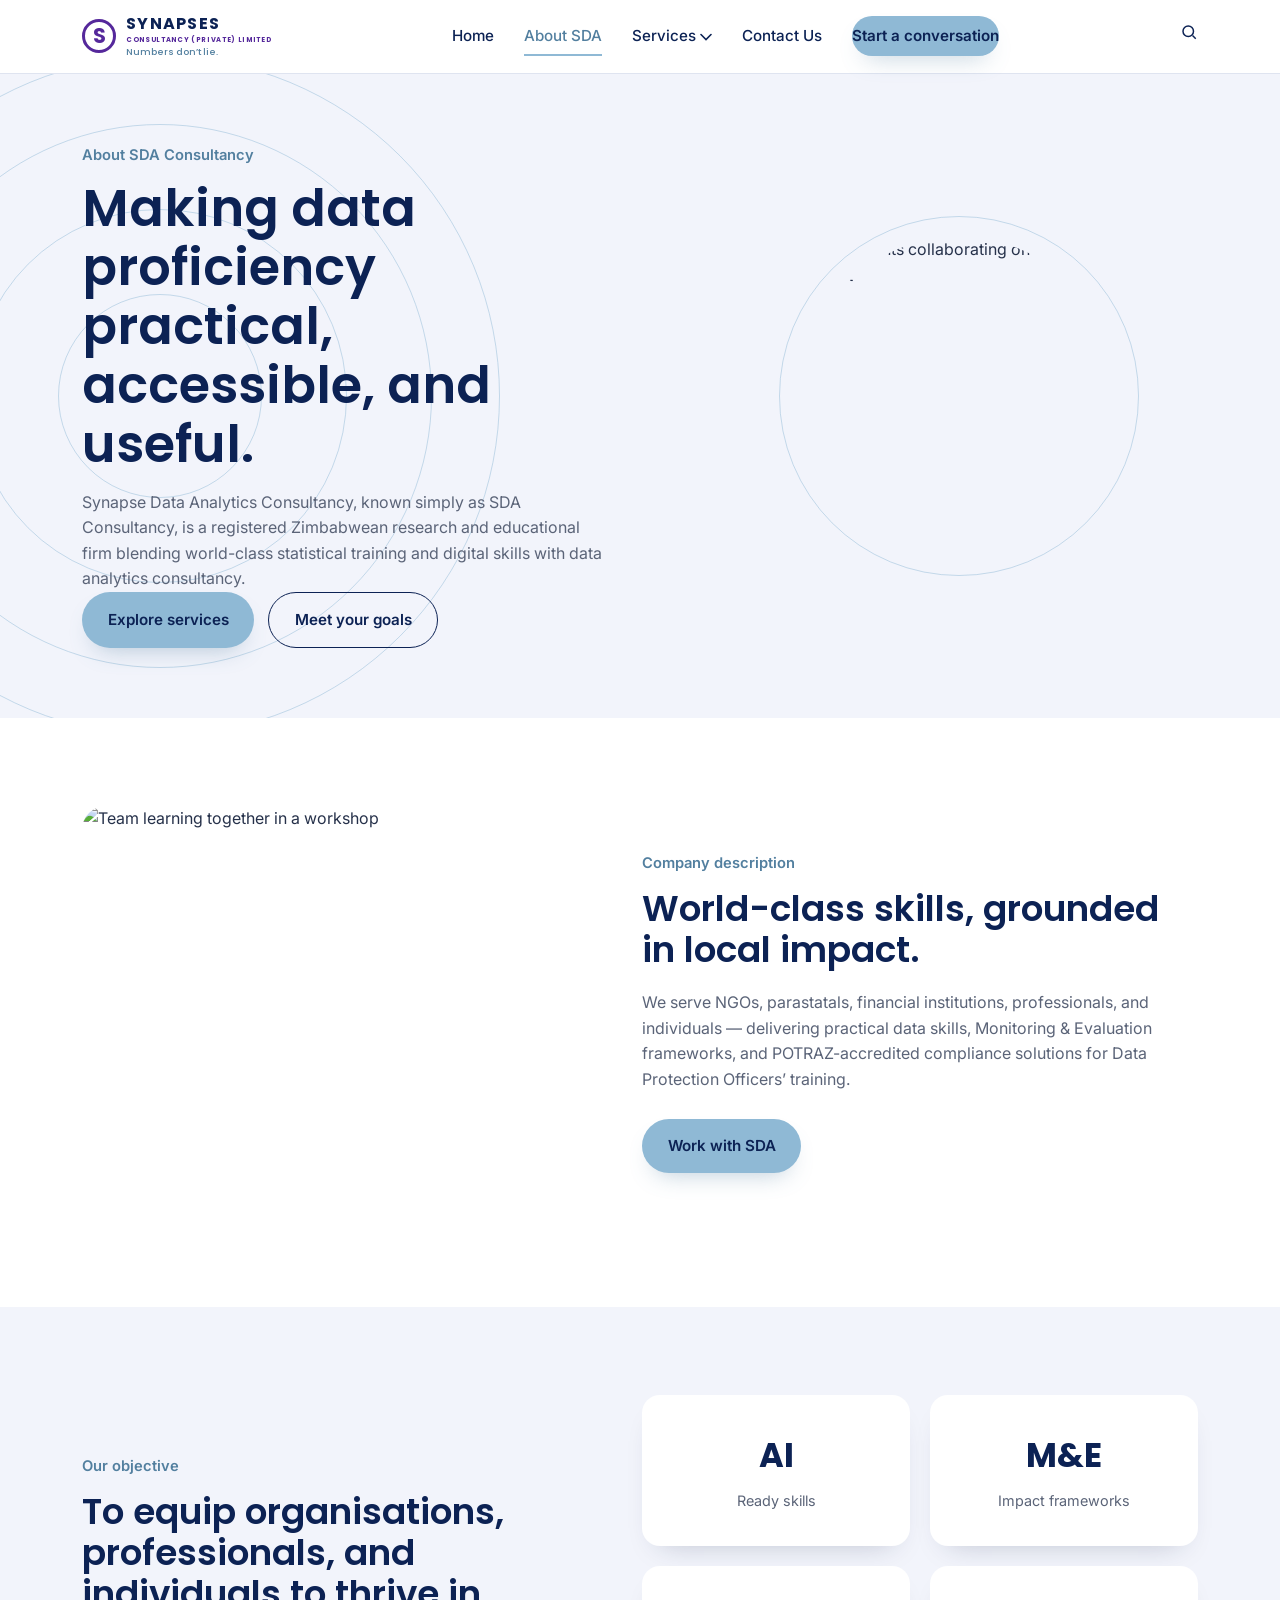
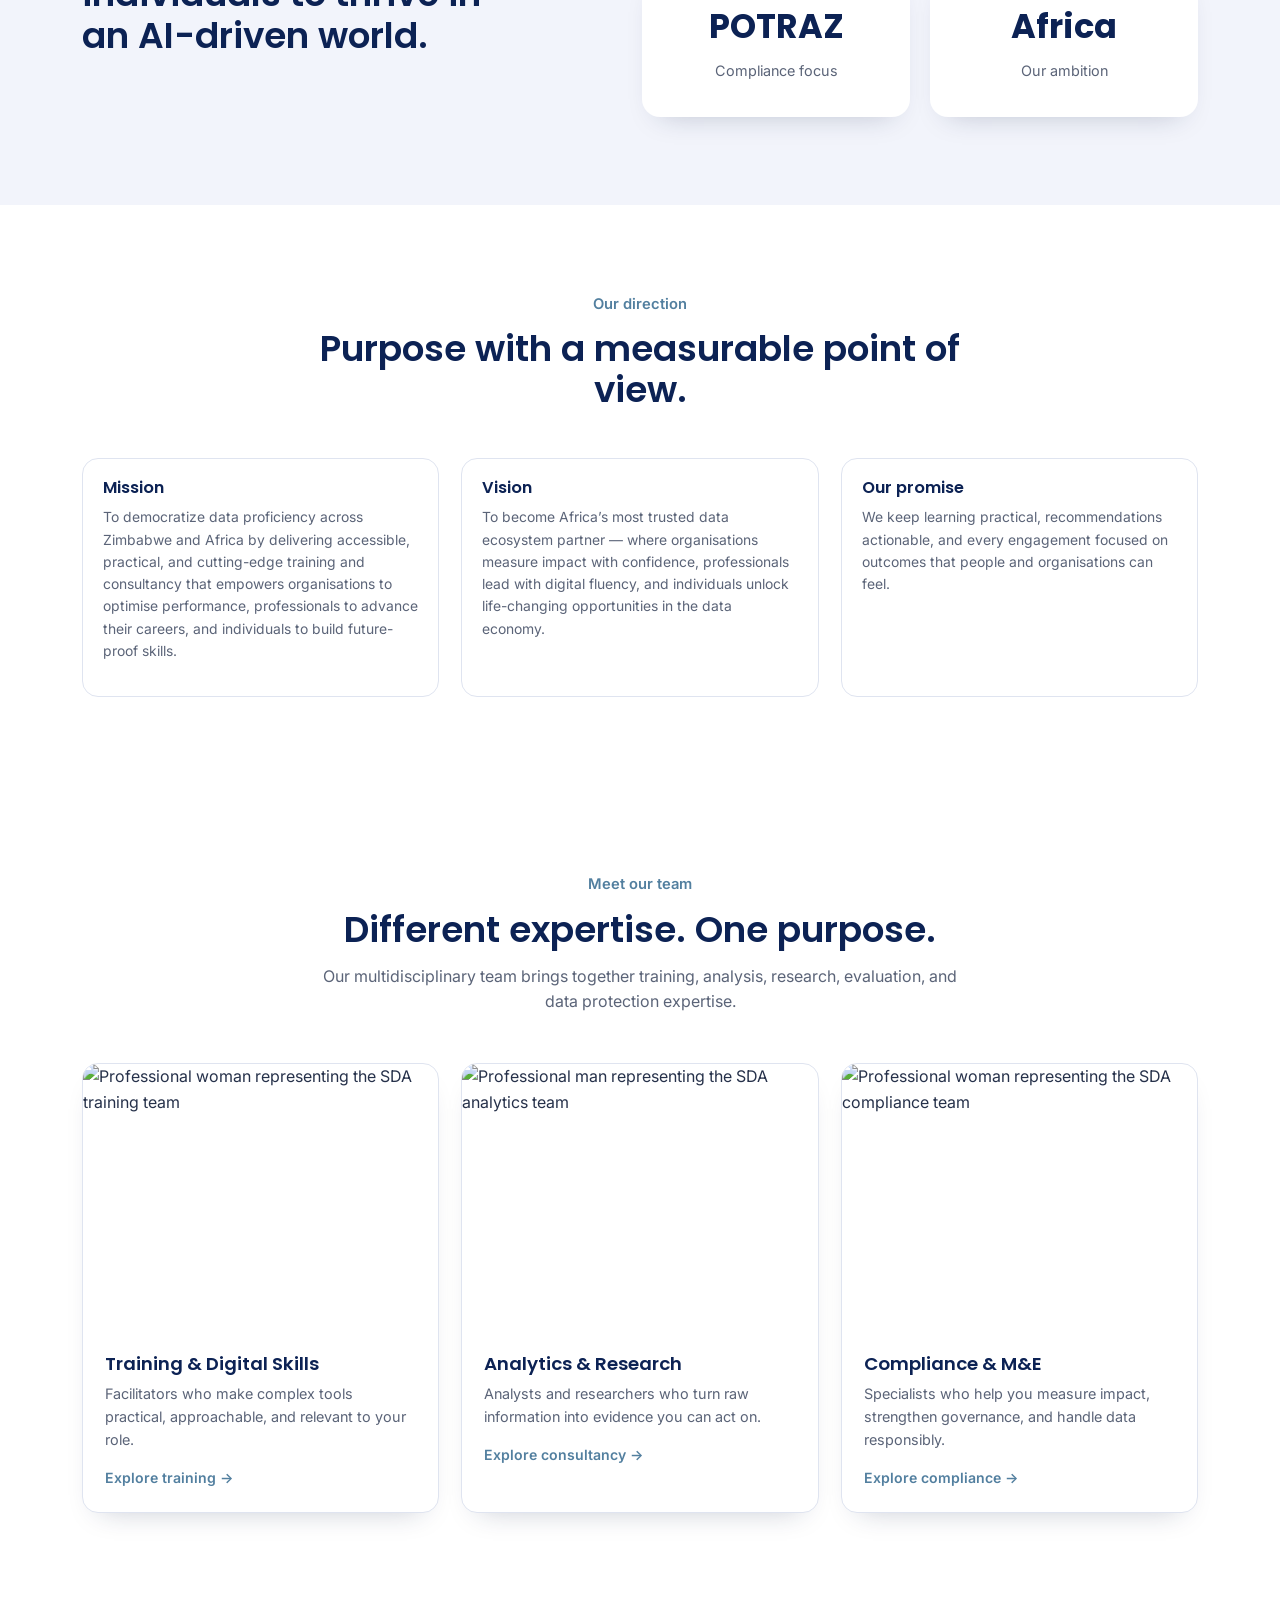
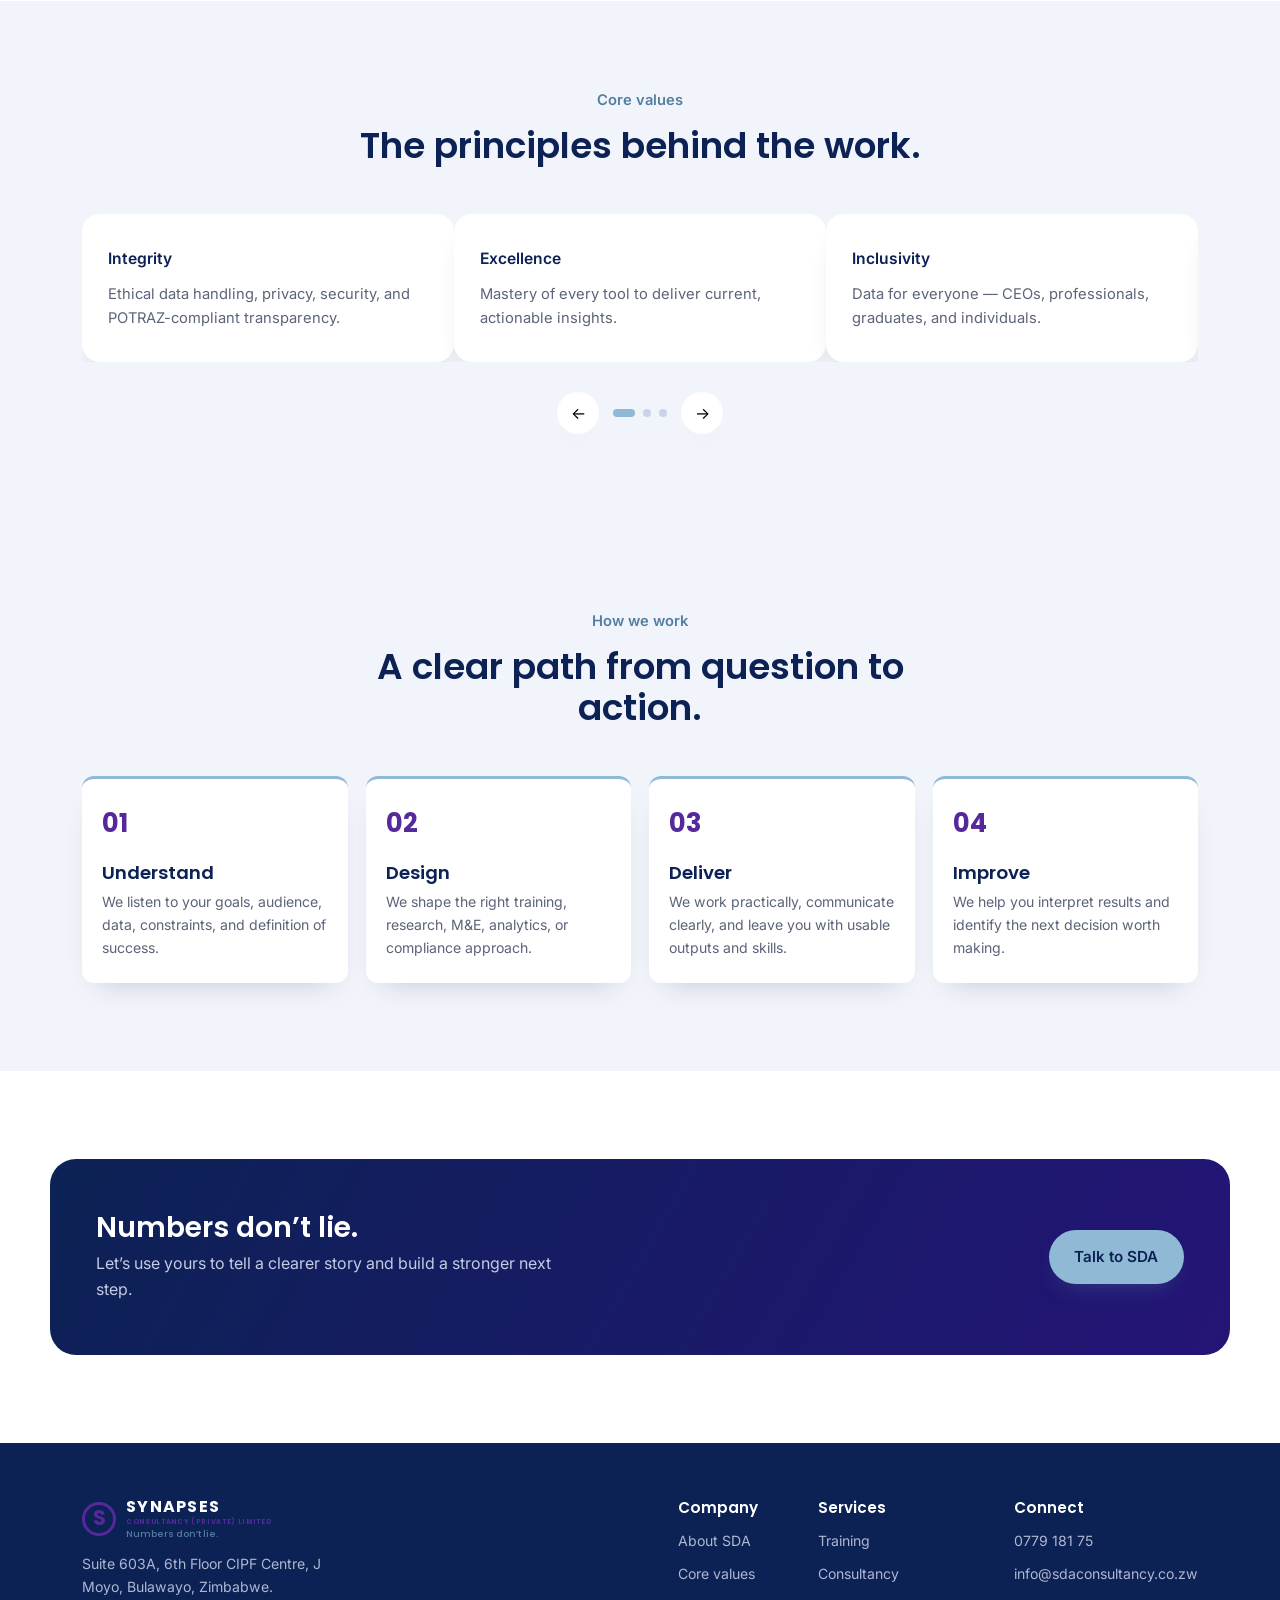
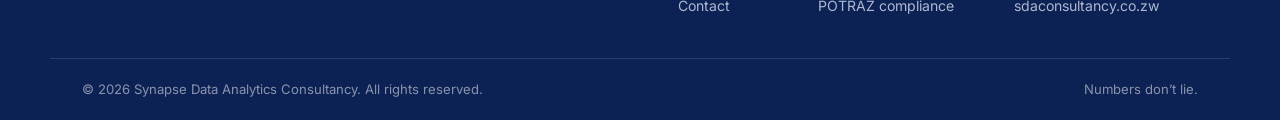
==== about.html @ 1840eaa4 "Create SDA Consultancy website" ====
<!DOCTYPE html>
<html lang="en"><head><meta charset="UTF-8"><meta name="viewport" content="width=device-width, initial-scale=1.0"><title>About SDA Consultancy</title><meta name="description" content="Learn about Synapse Data Analytics Consultancy, a Zimbabwean research, education, and data analytics firm."><link rel="preconnect" href="https://fonts.googleapis.com"><link href="https://fonts.googleapis.com/css2?family=Poppins:wght@500;600;700&family=Inter:wght@400;500;600;700&display=swap" rel="stylesheet"><link rel="stylesheet" href="css/styles.css"></head>
<body><header><div class="nav container"><a href="index.html" class="logo" aria-label="SDA Consultancy home"><span class="logo-mark" aria-hidden="true">S</span><span><strong>SYNAPSES</strong><small>CONSULTANCY (PRIVATE) LIMITED</small><em>Numbers don’t lie.</em></span></a><nav aria-label="Main navigation"><ul class="nav-links"><li><a href="index.html">Home</a></li><li><a href="about.html" class="active">About SDA</a></li><li class="has-dropdown-parent"><a href="products.html" class="has-dropdown">Services <svg viewBox="0 0 12 8" aria-hidden="true"><path d="M1 1.5L6 6.5L11 1.5" stroke="currentColor" stroke-width="1.6" stroke-linecap="round" fill="none"/></svg></a><div class="dropdown"><a href="products.html#training">Training &amp; Masterclasses</a><a href="products.html#consultancy">Data Consultancy</a><a href="products.html#potraz">POTRAZ Compliance</a></div></li><li><a href="contact.html">Contact Us</a></li><li class="hidden-mobile"><a href="contact.html" class="btn-primary">Start a conversation</a></li></ul></nav><div class="nav-right"><button class="search-btn" aria-label="Search"><svg viewBox="0 0 24 24" fill="none" stroke="currentColor" stroke-width="2"><circle cx="11" cy="11" r="7"/><path d="M21 21l-4.3-4.3"/></svg></button><button class="mobile-toggle" aria-label="Open menu" type="button"><span></span><span></span><span></span></button></div></div></header>
<main><section class="page-hero"><div class="ring-decor left" aria-hidden="true"><span class="ring"></span><span class="ring"></span><span class="ring"></span><span class="ring"></span></div><div class="container reveal page-hero-inner"><div><div class="section-label">About SDA Consultancy</div><h1>Making data proficiency practical, accessible, and useful.</h1><p>Synapse Data Analytics Consultancy, known simply as SDA Consultancy, is a registered Zimbabwean research and educational firm blending world-class statistical training and digital skills with data analytics consultancy.</p><div class="btn-row"><a href="products.html" class="btn-primary">Explore services</a><a href="contact.html" class="btn-outline">Meet your goals</a></div></div><div class="page-hero-media"><div class="page-hero-media-inner"><img src="https://images.unsplash.com/photo-1556761175-b413da4baf72?auto=format&fit=crop&w=700&q=80" alt="Consultants collaborating on a data project"></div></div></div></section>
<section class="mission"><div class="container reveal"><div class="mission-img"><img src="https://images.unsplash.com/photo-1531482615713-2afd69097998?auto=format&fit=crop&w=1000&q=80" alt="Team learning together in a workshop"></div><div class="mission-copy"><div class="section-label">Company description</div><h2>World-class skills, grounded in local impact.</h2><p>We serve NGOs, parastatals, financial institutions, professionals, and individuals — delivering practical data skills, Monitoring &amp; Evaluation frameworks, and POTRAZ-accredited compliance solutions for Data Protection Officers’ training.</p><a href="contact.html" class="btn-primary">Work with SDA</a></div></div></section>
<section class="stats"><div class="container reveal"><div><div class="section-label">Our objective</div><h2>To equip organisations, professionals, and individuals to thrive in an AI-driven world.</h2></div><div class="stat-grid"><div class="stat-card"><div class="num">AI</div><div class="lab">Ready skills</div></div><div class="stat-card"><div class="num">M&amp;E</div><div class="lab">Impact frameworks</div></div><div class="stat-card"><div class="num">POTRAZ</div><div class="lab">Compliance focus</div></div><div class="stat-card"><div class="num">Africa</div><div class="lab">Our ambition</div></div></div></div></section>
<section><div class="container"><div class="section-head reveal"><div class="section-label">Our direction</div><h2>Purpose with a measurable point of view.</h2></div><div class="pgrid reveal-stagger"><article class="pcard"><div class="pcard-body"><h4>Mission</h4><p>To democratize data proficiency across Zimbabwe and Africa by delivering accessible, practical, and cutting-edge training and consultancy that empowers organisations to optimise performance, professionals to advance their careers, and individuals to build future-proof skills.</p></div></article><article class="pcard"><div class="pcard-body"><h4>Vision</h4><p>To become Africa’s most trusted data ecosystem partner — where organisations measure impact with confidence, professionals lead with digital fluency, and individuals unlock life-changing opportunities in the data economy.</p></div></article><article id="values" class="pcard"><div class="pcard-body"><h4>Our promise</h4><p>We keep learning practical, recommendations actionable, and every engagement focused on outcomes that people and organisations can feel.</p></div></article></div></div></section>
<section id="team" class="team-section"><div class="container"><div class="section-head reveal"><div class="section-label">Meet our team</div><h2>Different expertise. One purpose.</h2><p>Our multidisciplinary team brings together training, analysis, research, evaluation, and data protection expertise.</p></div><div class="team-grid reveal-stagger"><article class="team-profile"><div class="team-photo"><img src="https://images.unsplash.com/photo-1494790108377-be9c29b29330?auto=format&fit=crop&w=700&q=80" alt="Professional woman representing the SDA training team"></div><div class="team-profile-body"><h3>Training &amp; Digital Skills</h3><p>Facilitators who make complex tools practical, approachable, and relevant to your role.</p><a href="products.html#training">Explore training →</a></div></article><article class="team-profile"><div class="team-photo"><img src="https://images.unsplash.com/photo-1500648767791-00dcc994a43e?auto=format&fit=crop&w=700&q=80" alt="Professional man representing the SDA analytics team"></div><div class="team-profile-body"><h3>Analytics &amp; Research</h3><p>Analysts and researchers who turn raw information into evidence you can act on.</p><a href="products.html#consultancy">Explore consultancy →</a></div></article><article class="team-profile"><div class="team-photo"><img src="https://images.unsplash.com/photo-1534528741775-53994a69daeb?auto=format&fit=crop&w=700&q=80" alt="Professional woman representing the SDA compliance team"></div><div class="team-profile-body"><h3>Compliance &amp; M&amp;E</h3><p>Specialists who help you measure impact, strengthen governance, and handle data responsibly.</p><a href="products.html#potraz">Explore compliance →</a></div></article></div></div></section>
<section class="testimonials"><div class="container"><div class="section-head reveal"><div class="section-label">Core values</div><h2>The principles behind the work.</h2></div><div class="carousel reveal"><div class="carousel-viewport"><div class="carousel-track per3"><div class="test-card"><div class="name">Integrity</div><p>Ethical data handling, privacy, security, and POTRAZ-compliant transparency.</p></div><div class="test-card"><div class="name">Excellence</div><p>Mastery of every tool to deliver current, actionable insights.</p></div><div class="test-card"><div class="name">Inclusivity</div><p>Data for everyone — CEOs, professionals, graduates, and individuals.</p></div><div class="test-card"><div class="name">Impact</div><p>Success measured by better reports, promotions, and job placements.</p></div><div class="test-card"><div class="name">Adaptability</div><p>Evolving with AI and emerging technology before it becomes a requirement.</p></div></div></div><div class="carousel-controls"><button class="carousel-arrow carousel-prev" aria-label="Previous" type="button">←</button><div class="carousel-dots"></div><button class="carousel-arrow carousel-next" aria-label="Next" type="button">→</button></div></div></div></section>
<section class="process-section"><div class="container"><div class="section-head reveal"><div class="section-label">How we work</div><h2>A clear path from question to action.</h2></div><div class="process-grid reveal-stagger"><article><span>01</span><h3>Understand</h3><p>We listen to your goals, audience, data, constraints, and definition of success.</p></article><article><span>02</span><h3>Design</h3><p>We shape the right training, research, M&amp;E, analytics, or compliance approach.</p></article><article><span>03</span><h3>Deliver</h3><p>We work practically, communicate clearly, and leave you with usable outputs and skills.</p></article><article><span>04</span><h3>Improve</h3><p>We help you interpret results and identify the next decision worth making.</p></article></div></div></section><section><div class="container cta-banner reveal"><div><h3>Numbers don’t lie.</h3><p>Let’s use yours to tell a clearer story and build a stronger next step.</p></div><a href="contact.html" class="btn-primary">Talk to SDA</a></div></section></main>
<footer><div class="container footer-top"><div class="brand-col"><a href="index.html" class="logo"><span class="logo-mark" aria-hidden="true">S</span><span><strong>SYNAPSES</strong><small>CONSULTANCY (PRIVATE) LIMITED</small><em>Numbers don’t lie.</em></span></a><p>Suite 603A, 6th Floor CIPF Centre, J Moyo, Bulawayo, Zimbabwe.</p></div><div class="foot-cols"><div class="foot-col"><h4>Company</h4><a href="about.html">About SDA</a><a href="about.html#values">Core values</a><a href="contact.html">Contact</a></div><div class="foot-col"><h4>Services</h4><a href="products.html#training">Training</a><a href="products.html#consultancy">Consultancy</a><a href="products.html#potraz">POTRAZ compliance</a></div><div class="foot-col"><h4>Connect</h4><a href="tel:+26377918175">0779 181 75</a><a href="mailto:info@sdaconsultancy.co.zw">info@sdaconsultancy.co.zw</a><a href="https://www.sdaconsultancy.co.zw">sdaconsultancy.co.zw</a></div></div></div><div class="foot-bottom"><span>© 2026 Synapse Data Analytics Consultancy. All rights reserved.</span><span>Numbers don’t lie.</span></div></footer><button class="top-btn" aria-label="Back to top" type="button"><svg viewBox="0 0 24 24" fill="none" stroke="currentColor" stroke-width="2"><path d="M12 19V5M5 12l7-7 7 7"/></svg></button><script src="js/main.js"></script></body></html>
---- css/styles.css ----
/* ============================================
   Nexbridge Pay — shared stylesheet
   ============================================ */

:root{
  --navy:#0c2254;
  --navy-2:#241477;
  --amber:#8fb9d5;
  --amber-dark:#527f9f;
  --purple:#55289b;
  --bg-tint:#f2f4fb;
  --paper:#ffffff;
  --ink:#26314a;
  --ink-soft:#5b6478;
  --line:#dfe4f0;
  --radius:18px;
  --shadow:0 14px 28px -18px rgba(21,36,71,.28);
  --ease:cubic-bezier(.22,.61,.36,1);
}

*{box-sizing:border-box;margin:0;padding:0;}
html{scroll-behavior:smooth;}
body{
  font-family:'Inter',sans-serif;
  color:var(--ink);
  background:var(--paper);
  line-height:1.6;
  overflow-x:hidden;
}
img{max-width:100%;display:block;}
a{text-decoration:none;color:inherit;}
ul{list-style:none;}
button,input,textarea{font:inherit;}
button{cursor:pointer;border:none;background:none;}
input,textarea{font-family:'Inter',sans-serif;}
.container{max-width:1180px;margin:0 auto;padding:0 32px;}
h1,h2,h3,h4{font-family:'Poppins',sans-serif;color:var(--navy);font-weight:600;line-height:1.15;}
h1{font-size:clamp(2.2rem, 4vw, 4rem);}
h2{font-size:clamp(1.8rem, 2.8vw, 3rem);}
h3{font-size:clamp(1.5rem, 2.2vw, 2.2rem);}
.hidden-mobile{display:initial;}

@media (prefers-reduced-motion: reduce){
  *{animation-duration:0.001ms !important;animation-iteration-count:1 !important;transition-duration:0.001ms !important;scroll-behavior:auto !important;}
}

/* reveal */
.reveal{opacity:0;transform:translateY(26px);transition:opacity .7s var(--ease), transform .7s var(--ease);}
.reveal.in-view{opacity:1;transform:translateY(0);}
.reveal-stagger > *{opacity:0;transform:translateY(22px);transition:opacity .6s var(--ease), transform .6s var(--ease);}
.reveal-stagger.in-view > *{opacity:1;transform:translateY(0);}
.reveal-stagger.in-view > *:nth-child(1){transition-delay:.02s;}
.reveal-stagger.in-view > *:nth-child(2){transition-delay:.12s;}
.reveal-stagger.in-view > *:nth-child(3){transition-delay:.22s;}
.reveal-stagger.in-view > *:nth-child(4){transition-delay:.32s;}
.reveal-stagger.in-view > *:nth-child(5){transition-delay:.42s;}
.reveal-stagger.in-view > *:nth-child(6){transition-delay:.52s;}

/* buttons */
.btn-primary,.btn-outline{display:inline-flex;align-items:center;justify-content:center;padding:0.94rem 1.6rem;border-radius:999px;font-weight:600;font-size:.95rem;transition:transform .25s var(--ease), box-shadow .25s var(--ease), background .25s var(--ease), border-color .25s var(--ease), color .25s var(--ease);}
.btn-primary{background:var(--amber);color:var(--navy);box-shadow:0 12px 24px -12px rgba(82,127,159,.42);} 
.btn-primary:hover{transform:translateY(-2px);background:var(--amber-dark);color:#fff;box-shadow:0 16px 30px -12px rgba(82,127,159,.5);}
.btn-outline{background:transparent;color:var(--navy);border:1.5px solid var(--navy);}
.btn-outline:hover{background:var(--navy);color:#fff;transform:translateY(-2px);}
.btn-row{display:flex;flex-wrap:wrap;gap:14px;}
.contact-actions{display:flex;flex-wrap:wrap;align-items:center;gap:12px;}
.contact-action{display:inline-flex;align-items:center;justify-content:center;gap:9px;padding:.94rem 1.35rem;border:0;border-radius:999px;color:#fff;font-weight:600;font-size:.92rem;transition:transform .25s var(--ease),background .25s var(--ease);}
.contact-action svg{width:19px;height:19px;fill:none;stroke:currentColor;stroke-width:1.8;stroke-linecap:round;stroke-linejoin:round;}
.whatsapp-btn{background:#1caa59;}
.whatsapp-btn:hover{background:#128544;transform:translateY(-2px);}
.email-btn{background:#3867a8;}
.email-btn:hover{background:#274c83;transform:translateY(-2px);}

/* header */
header{position:sticky;top:0;z-index:100;background:rgba(255,255,255,.9);backdrop-filter:blur(10px);border-bottom:1px solid var(--line);}
.nav{display:flex;align-items:center;justify-content:space-between;gap:24px;padding:16px 32px;}
.logo{display:flex;align-items:center;gap:10px;color:var(--navy);font-family:'Poppins',sans-serif;font-weight:700;font-size:1.3rem;}
.logo-image{display:block;width:178px;height:58px;object-fit:contain;object-position:center;}
.training-page .logo-image{display:none;}
.training-page .logo{font-size:1.05rem;font-weight:700;letter-spacing:.04em;}
.training-page footer .logo{color:#fff;}
.training-page .logo::after{content:'SDA Consultancy';}
.logo svg{width:30px;height:26px;flex-shrink:0;transition:transform .4s var(--ease);}
.logo:hover svg{transform:rotate(-8deg) scale(1.05);}
.logo-mark{display:grid;place-items:center;width:34px;height:34px;border:3px solid var(--purple);border-radius:50%;color:var(--purple);font-family:'Poppins',sans-serif;font-size:1.3rem;font-weight:700;line-height:1;}
.logo span:last-child{display:flex;flex-direction:column;line-height:1.05;}
.logo strong{font-size:1rem;letter-spacing:.08em;}
.logo small{margin-top:3px;color:var(--purple);font-size:.42rem;letter-spacing:.1em;}
.logo em{margin-top:4px;color:var(--amber-dark);font-family:'Poppins',sans-serif;font-size:.58rem;font-style:normal;font-weight:500;}
.nav-links{display:flex;align-items:center;gap:30px;font-size:.95rem;font-weight:500;color:var(--navy);}
.nav-links > li{position:relative;}
.nav-links a{position:relative;display:inline-block;padding:8px 0;}
.nav-links a.active{color:var(--amber-dark);}
.nav-links a:not(.btn-primary)::after{content:"";position:absolute;left:0;bottom:0;height:2px;width:0;background:var(--amber);transition:width .3s var(--ease);}
.nav-links a.active::after,.nav-links a:hover::after{width:100%;}
.has-dropdown{display:flex;align-items:center;gap:6px;cursor:pointer;}
.has-dropdown svg{width:12px;height:8px;transition:transform .3s var(--ease);}
.dropdown{position:absolute;top:calc(100% + 14px);left:50%;min-width:220px;padding:10px;border-radius:12px;background:#fff;box-shadow:var(--shadow);transform:translateX(-50%) translateY(8px);opacity:0;visibility:hidden;transition:opacity .25s var(--ease), transform .25s var(--ease), visibility .25s;}
li:hover .dropdown, li.open .dropdown{opacity:1;visibility:visible;transform:translateX(-50%) translateY(0);}
li:hover .has-dropdown svg, li.open .has-dropdown svg{transform:rotate(180deg);}
.dropdown a{display:block;padding:10px 14px;border-radius:8px;font-size:.9rem;color:var(--ink);}
.dropdown a:hover{background:var(--bg-tint);color:var(--amber-dark);}
.dropdown a::after{display:none;}
.nav-right{display:flex;align-items:center;gap:18px;}
.search-btn svg{width:18px;height:18px;stroke:var(--navy);transition:stroke .25s ease;}
.search-btn:hover svg{stroke:var(--amber);}
.mobile-toggle{display:none;flex-direction:column;gap:5px;width:28px;height:22px;justify-content:center;}
.mobile-toggle span{display:block;height:2px;border-radius:2px;background:var(--navy);transition:transform .3s var(--ease), opacity .3s var(--ease);}
.mobile-toggle.open span:nth-child(1){transform:translateY(7px) rotate(45deg);}
.mobile-toggle.open span:nth-child(2){opacity:0;}
.mobile-toggle.open span:nth-child(3){transform:translateY(-7px) rotate(-45deg);}

/* hero */
.hero{position:relative;min-height:620px;display:flex;align-items:center;background-image:linear-gradient(90deg,rgba(242,244,251,.98) 0%,rgba(242,244,251,.92) 45%,rgba(242,244,251,.72) 100%),url('https://images.unsplash.com/photo-1551288049-bebda4e38f71?auto=format&fit=crop&w=1800&q=80');background-position:center;background-size:cover;overflow:hidden;}
.ring-decor{position:absolute;right:-180px;top:50%;transform:translateY(-50%);width:680px;height:680px;pointer-events:none;}
.ring-decor.left{right:auto;left:-180px;}
.ring-decor .ring{position:absolute;inset:0;margin:auto;border-radius:50%;border:1px solid rgba(143,185,213,.48);animation:ringPulse 3.6s ease-out infinite;}
.ring-decor .ring:nth-child(1){width:30%;height:30%;animation-delay:0s;}
.ring-decor .ring:nth-child(2){width:55%;height:55%;animation-delay:.6s;}
.ring-decor .ring:nth-child(3){width:80%;height:80%;animation-delay:1.2s;}
.ring-decor .ring:nth-child(4){width:100%;height:100%;animation-delay:1.8s;}
@keyframes ringPulse{0%{opacity:0;transform:scale(.85);}30%{opacity:1;}100%{opacity:0;transform:scale(1.06);}}
.slides{position:relative;padding:68px 0;width:100%;}
.slide{display:none;grid-template-columns:1fr 1fr;align-items:center;gap:40px;}
.slide.active{display:grid;animation:slideIn .7s var(--ease);}
@keyframes slideIn{from{opacity:0;transform:translateY(18px);}to{opacity:1;transform:translateY(0);}}
.hero-copy{max-width:560px;}
.slide-eyebrow{margin-bottom:12px;color:var(--amber-dark);font-weight:600;font-size:.92rem;}
.slide h1{margin-bottom:20px;max-width:520px;}
.slide p{max-width:500px;color:var(--ink-soft);margin-bottom:30px;}
.slide-media{display:flex;justify-content:center;}
.slide-media-inner{position:relative;width:min(420px,100%);aspect-ratio:1/1;border-radius:50%;background:radial-gradient(circle at 35% 30%, #dcecf6, var(--amber) 60%);display:flex;align-items:center;justify-content:center;box-shadow:0 30px 60px -20px rgba(82,127,159,.3);}
.slide-media-inner img{width:78%;aspect-ratio:1/1;object-fit:cover;border-radius:50%;border:6px solid #fff;}
.slide-dots{display:flex;gap:10px;justify-content:flex-start;margin-top:12px;}
.slide-dots button{width:10px;height:10px;border-radius:50%;background:#c9d3ea;transition:all .3s var(--ease);}
.slide-dots button.active{width:28px;border-radius:6px;background:var(--amber);}
.hero-nav-btn{position:absolute;top:50%;transform:translateY(-50%);width:44px;height:44px;border-radius:50%;background:#fff;display:flex;align-items:center;justify-content:center;box-shadow:var(--shadow);z-index:3;}
.hero-nav-btn:hover{background:var(--amber);transform:translateY(-50%) scale(1.08);}
.hero-nav-btn:hover svg{stroke:#fff;}
.hero-nav-btn svg{width:18px;height:18px;stroke:var(--navy);}
.hero-prev{left:12px;}
.hero-next{right:12px;}

/* generic sections */
section{padding:88px 0;}
.section-label{margin-bottom:12px;color:var(--amber-dark);font-weight:600;font-size:.92rem;}
.section-head{max-width:640px;margin:0 auto 48px;text-align:center;}
.section-head p{margin-top:14px;color:var(--ink-soft);}

/* mission */
.mission .container{display:grid;grid-template-columns:.9fr 1fr;align-items:center;gap:60px;}
.mission-img{overflow:hidden;border-radius:24px;}
.mission-img img{width:100%;aspect-ratio:4/3.3;object-fit:cover;transition:transform .5s var(--ease);}
.mission-img:hover img{transform:scale(1.04);}
.mission-copy h2{margin:8px 0 20px;}
.mission-copy p{max-width:520px;color:var(--ink-soft);margin-bottom:26px;}

/* stats */
.stats{background:var(--bg-tint);}
.stats .container{display:grid;grid-template-columns:.9fr 1fr;align-items:center;gap:60px;}
.stats h2{max-width:440px;margin-top:10px;}
.stat-grid{display:grid;grid-template-columns:repeat(2, minmax(0,1fr));gap:20px;}
.stat-card{padding:34px 20px;background:#fff;border-radius:18px;box-shadow:var(--shadow);text-align:center;transition:transform .35s var(--ease), box-shadow .35s var(--ease);}
.stat-card:hover{transform:translateY(-8px);box-shadow:0 20px 34px -16px rgba(21,36,71,.32);}
.stat-card .num{font-family:'Poppins',sans-serif;font-size:2.1rem;font-weight:700;color:var(--navy);}
.stat-card .lab{margin-top:6px;color:var(--ink-soft);font-size:.9rem;}

/* products preview */
.products{text-align:center;}
.prod-grid{display:grid;grid-template-columns:repeat(3, minmax(0,1fr));gap:24px;text-align:left;}
.prod-card{position:relative;display:block;overflow:hidden;border-radius:20px;aspect-ratio:3/3.6;box-shadow:var(--shadow);}
.prod-card img{width:100%;height:100%;object-fit:cover;transition:transform .5s var(--ease);}
.prod-card:hover img{transform:scale(1.08);}
.prod-card .tag{position:absolute;left:20px;bottom:20px;padding:8px 16px;background:rgba(21,36,71,.85);color:#fff;border-radius:999px;font-size:.85rem;font-weight:600;}
.prod-card:hover .tag{background:var(--amber-dark);}
.service-preview{display:flex;flex-direction:column;justify-content:space-between;min-height:300px;padding:26px;background:linear-gradient(145deg,#fff,#eef5f9);border:1px solid rgba(143,185,213,.52);box-shadow:var(--shadow);transition:transform .35s var(--ease),border-color .35s var(--ease),box-shadow .35s var(--ease);}
.service-preview::after{content:"";position:absolute;right:-28px;bottom:-34px;width:130px;height:130px;border:1px solid rgba(143,185,213,.5);border-radius:50%;}
.service-preview:hover{border-color:var(--amber);box-shadow:0 20px 38px -20px rgba(21,36,71,.32);}
.service-preview-number{color:var(--purple);font-family:'Poppins',sans-serif;font-size:1.8rem;font-weight:700;line-height:1;}
.service-preview-content{position:relative;z-index:1;}
.service-preview .tag{position:static;display:inline-block;margin-bottom:16px;padding:0;background:none;color:var(--navy);border-radius:0;font-family:'Poppins',sans-serif;font-size:1.15rem;line-height:1.2;}
.service-preview:hover .tag{background:none;color:var(--navy);}
.service-preview p{max-width:300px;color:var(--ink-soft);font-size:.9rem;line-height:1.65;}
.service-preview span{display:inline-block;margin-top:18px;color:var(--amber-dark);font-size:.86rem;font-weight:700;}

/* carousel */
.carousel{position:relative;}
.carousel-viewport{overflow:hidden;}
.carousel-track{display:flex;transition:transform .55s var(--ease);}
.carousel-track > *{flex:0 0 100%;padding:4px;}
@media (min-width:760px){.carousel-track.per3 > *{flex:0 0 33.3333%;}}
.carousel-controls{display:flex;align-items:center;justify-content:center;gap:14px;margin-top:30px;}
.carousel-arrow{width:42px;height:42px;border-radius:50%;background:#fff;display:flex;align-items:center;justify-content:center;box-shadow:var(--shadow);transition:background .25s, transform .25s;}
.carousel-arrow:hover{background:var(--amber);transform:scale(1.08);}
.carousel-arrow:hover svg{stroke:#fff;}
.carousel-arrow svg{width:16px;height:16px;stroke:var(--navy);}
.carousel-dots{display:flex;align-items:center;gap:8px;}
.carousel-dots button{width:8px;height:8px;border-radius:50%;background:#c9d3ea;transition:all .3s var(--ease);}
.carousel-dots button.active{width:22px;border-radius:5px;background:var(--amber);}

.testimonials{background:var(--bg-tint);}
.test-card{height:100%;padding:32px 26px;background:#fff;border-radius:18px;box-shadow:var(--shadow);}
.test-card .name{margin-bottom:12px;font-weight:600;color:var(--navy);font-size:.98rem;}
.test-card p{color:var(--ink-soft);font-size:.92rem;}
.calendar-section{background:var(--bg-tint);}
.calendar-grid,.quote-grid{display:grid;grid-template-columns:repeat(3,minmax(0,1fr));gap:22px;}
.calendar-card,.quote-card{padding:26px;background:#fff;border:1px solid var(--line);border-radius:16px;box-shadow:var(--shadow);}
.calendar-status{display:inline-block;padding:5px 10px;border-radius:999px;background:#e8f2f8;color:var(--amber-dark);font-size:.72rem;font-weight:700;text-transform:uppercase;letter-spacing:.06em;}
.calendar-date{margin:18px 0 8px;color:var(--purple);font-family:'Poppins',sans-serif;font-size:1.7rem;font-weight:700;}
.calendar-card h3{font-size:1.12rem;margin-bottom:8px;}
.calendar-card p,.quote-card p{color:var(--ink-soft);font-size:.9rem;margin-bottom:20px;}
.calendar-card .btn-outline{padding:.7rem 1rem;font-size:.82rem;}
.testimonial-section{background:#fff;}
.quote-card{position:relative;padding-top:42px;}
.quote-card > span{position:absolute;top:12px;left:24px;color:var(--amber);font-family:Georgia,serif;font-size:3.4rem;line-height:1;}
.quote-card strong{color:var(--navy);font-size:.82rem;}
.faq-section{background:var(--bg-tint);}
.faq-list{max-width:820px;margin:0 auto;}
.faq-list details{padding:20px 24px;border-bottom:1px solid var(--line);background:#fff;}
.faq-list details:first-child{border-radius:14px 14px 0 0;}
.faq-list details:last-child{border-radius:0 0 14px 14px;}
.faq-list summary{cursor:pointer;color:var(--navy);font-family:'Poppins',sans-serif;font-weight:600;list-style:none;display:flex;justify-content:space-between;gap:20px;}
.faq-list summary::-webkit-details-marker{display:none;}
.faq-list summary::after{content:'+';color:var(--amber-dark);font-size:1.3rem;line-height:1;}
.faq-list details[open] summary::after{content:'−';}
.faq-list details p{max-width:680px;margin-top:12px;color:var(--ink-soft);font-size:.92rem;}
.team-card{text-align:center;}
.team-photo{margin-bottom:16px;border-radius:18px;overflow:hidden;aspect-ratio:1/1;filter:grayscale(35%);transition:filter .4s var(--ease);}
.team-card:hover .team-photo{filter:grayscale(0%);}
.team-photo img{width:100%;height:100%;object-fit:cover;}
.team-card .name{font-weight:600;color:var(--navy);}
.team-card .role{margin-top:4px;color:var(--amber-dark);font-size:.85rem;}
.team-section{background:#fff;}
.team-grid{display:grid;grid-template-columns:repeat(3,minmax(0,1fr));gap:22px;}
.team-profile{overflow:hidden;border:1px solid var(--line);border-radius:16px;background:#fff;box-shadow:var(--shadow);}
.team-profile .team-photo{margin:0;border-radius:0;filter:none;aspect-ratio:4/3;}
.team-profile-body{padding:22px;}
.team-profile-body h3{font-size:1.15rem;margin-bottom:8px;}
.team-profile-body p{color:var(--ink-soft);font-size:.9rem;margin-bottom:14px;}
.team-profile-body a{color:var(--amber-dark);font-size:.88rem;font-weight:600;}
.process-section{background:var(--bg-tint);}
.process-grid{display:grid;grid-template-columns:repeat(4,minmax(0,1fr));gap:18px;}
.process-grid article{padding:24px 20px;background:#fff;border-top:3px solid var(--amber);border-radius:12px;box-shadow:var(--shadow);}
.process-grid span{display:block;margin-bottom:18px;color:var(--purple);font-family:'Poppins',sans-serif;font-size:1.6rem;font-weight:700;}
.process-grid h3{font-size:1.15rem;margin-bottom:8px;}
.process-grid p{color:var(--ink-soft);font-size:.88rem;}

/* partners */
.partners{padding:56px 0;overflow:hidden;border-top:1px solid var(--line);border-bottom:1px solid var(--line);}
.partners-track{display:flex;gap:64px;width:max-content;animation:marquee 22s linear infinite;}
.partners:hover .partners-track{animation-play-state:paused;}
@keyframes marquee{from{transform:translateX(0);}to{transform:translateX(-50%);}}
.partner-logo{font-family:'Poppins',sans-serif;font-weight:700;color:#9aa3b8;font-size:1.1rem;white-space:nowrap;}

/* newsletter */
.newsletter .container{display:grid;grid-template-columns:.9fr 1fr;align-items:center;gap:60px;}
.newsletter-img{width:min(400px,100%);aspect-ratio:1/1;padding:24px;border-radius:50%;overflow:hidden;border:1px solid rgba(143,185,213,.48);}
.newsletter-img img{width:100%;height:100%;border-radius:50%;object-fit:cover;}
.newsletter-copy h2{margin-bottom:16px;}
.newsletter-copy p{max-width:460px;color:var(--ink-soft);margin-bottom:28px;}

/* cta banner */
.cta-banner{display:flex;justify-content:space-between;align-items:center;gap:30px;flex-wrap:wrap;padding:52px 46px;border-radius:26px;background:linear-gradient(120deg,var(--navy),var(--navy-2));color:#fff;}
.cta-banner h3{color:#fff;}
.cta-banner p{margin-top:8px;max-width:460px;color:#c4cbe4;}

/* page hero */
.page-hero{position:relative;overflow:hidden;background:var(--bg-tint);padding:70px 0;}
.page-hero-inner{display:grid;grid-template-columns:1fr .8fr;align-items:center;gap:40px;}
.page-hero h1{max-width:540px;}
.page-hero p{max-width:520px;margin-top:16px;color:var(--ink-soft);}
.page-hero-media{display:flex;justify-content:center;}
.page-hero-media-inner{width:min(360px,100%);aspect-ratio:1/1;padding:20px;border-radius:50%;border:1px solid rgba(143,185,213,.48);}
.page-hero-media-inner img{width:100%;height:100%;border-radius:50%;object-fit:cover;}
.service-hero-panel{display:flex;flex-direction:column;justify-content:center;gap:10px;min-height:300px;padding:34px;border:1px solid rgba(143,185,213,.5);border-radius:24px;background:linear-gradient(145deg,#fff,#eaf3f8);box-shadow:var(--shadow);}
.service-panel-label{margin-bottom:14px;color:var(--amber-dark);font-size:.8rem;font-weight:700;letter-spacing:.12em;text-transform:uppercase;}
.service-hero-panel strong{color:var(--navy);font-family:'Poppins',sans-serif;font-size:clamp(1.6rem,3vw,2.4rem);line-height:1;}
.service-hero-panel strong:nth-of-type(2){color:var(--purple);}
.service-hero-panel strong:nth-of-type(3){color:var(--amber-dark);}
.service-hero-panel small{max-width:220px;margin-top:16px;color:var(--ink-soft);font-size:.85rem;}

/* forms */
.field{margin-bottom:18px;}
.field label{display:block;margin-bottom:6px;font-size:.88rem;color:var(--ink-soft);}
.field input,.field textarea{width:100%;padding:14px 16px;border:1px solid var(--line);border-radius:10px;background:#fbfcfe;transition:border-color .25s ease, box-shadow .25s ease;}
.field input:focus,.field textarea:focus{outline:none;border-color:var(--amber);box-shadow:0 0 0 3px rgba(143,185,213,.26);}
.field textarea{min-height:112px;resize:vertical;}
.form-note{display:none;margin-top:16px;padding:12px 16px;border-radius:10px;background:var(--bg-tint);color:var(--navy);font-size:.88rem;}
.form-note.show{display:block;animation:slideIn .35s var(--ease);}

/* location/contact cards */
.contact-grid{display:grid;grid-template-columns:1fr 1fr;align-items:start;gap:60px;}
.map-wrap{overflow:hidden;border-radius:20px;box-shadow:var(--shadow);}
.map-wrap iframe{display:block;width:100%;height:380px;border:0;}
.loc-grid{display:grid;grid-template-columns:repeat(3,minmax(0,1fr));gap:22px;}
.loc-card{padding:28px;background:#fff;border-radius:16px;box-shadow:var(--shadow);text-align:center;transition:transform .3s var(--ease);}
.loc-card:hover{transform:translateY(-6px);}
.loc-card h4{margin-bottom:8px;}
.loc-card p{color:var(--ink-soft);font-size:.9rem;}
.loc-card a{display:inline-block;margin-top:8px;color:var(--amber-dark);font-weight:600;font-size:.88rem;}

/* products catalog */
.product-cat{margin-bottom:70px;}
.product-cat-head{display:flex;align-items:baseline;gap:14px;margin-bottom:26px;}
.product-cat-head h3{color:var(--amber-dark);font-size:1.4rem;}
.product-cat-head .line{flex:1;height:1px;background:var(--line);}
.category-intro{max-width:680px;margin:-8px 0 28px;color:var(--ink-soft);}
.service-grid{display:grid;grid-template-columns:repeat(3,minmax(0,1fr));gap:22px;}
.service-card{position:relative;min-height:230px;padding:26px;background:#fff;border:1px solid var(--line);border-radius:16px;box-shadow:var(--shadow);overflow:hidden;transition:transform .3s var(--ease),border-color .3s var(--ease),box-shadow .3s var(--ease);}
.service-card::after{content:"";position:absolute;right:-28px;bottom:-34px;width:110px;height:110px;border:1px solid rgba(143,185,213,.42);border-radius:50%;}
.service-card:hover{transform:translateY(-6px);border-color:var(--amber);box-shadow:0 20px 38px -20px rgba(21,36,71,.32);}
.service-number{color:var(--amber-dark);font-family:'Poppins',sans-serif;font-size:1.8rem;font-weight:700;line-height:1;}
.service-card .pcard-body{padding:28px 0 0;}
.service-card .pcard-body h4{font-size:1.08rem;}
.service-card .pcard-body p{max-width:310px;line-height:1.65;}
.pgrid{display:grid;grid-template-columns:repeat(3,minmax(0,1fr));gap:22px;}
.pcard{background:#fff;border:1px solid var(--line);border-radius:16px;overflow:hidden;transition:transform .3s var(--ease), box-shadow .3s var(--ease);}
.pcard:hover{transform:translateY(-6px);box-shadow:var(--shadow);}
.pcard img{width:100%;aspect-ratio:4/3;object-fit:cover;}
.pcard-body{padding:20px;}
.pcard-body h4{margin-bottom:8px;font-size:1.02rem;}
.pcard-body p{margin-bottom:14px;color:var(--ink-soft);font-size:.87rem;}
.pcard-body a{color:var(--amber-dark);font-weight:600;font-size:.85rem;}

/* footer */
footer{background:var(--navy);color:#cbd3ea;padding-top:56px;}
.footer-top{display:flex;justify-content:space-between;gap:30px;flex-wrap:wrap;padding-bottom:30px;}
.brand-col{max-width:280px;}
footer .logo{color:#fff;}
footer .brand-col p{margin-top:14px;color:#aeb7d1;font-size:.88rem;}
.social-row{display:flex;gap:12px;margin-top:18px;}
.social-row a{display:flex;align-items:center;justify-content:center;width:34px;height:34px;border-radius:50%;background:rgba(255,255,255,.08);transition:background .25s, transform .25s;}
.social-row a:hover{background:var(--amber);transform:translateY(-3px);}
.social-row svg{width:15px;height:15px;stroke:#fff;}
.foot-cols{display:flex;gap:60px;flex-wrap:wrap;}
.foot-col h4{margin-bottom:14px;color:#fff;font-size:.95rem;}
.foot-col a{display:block;margin-bottom:10px;color:#aeb7d1;font-size:.88rem;transition:color .25s, transform .25s;}
.foot-col a:hover{color:#fff;transform:translateX(3px);}
.foot-bottom{display:flex;justify-content:space-between;gap:12px;flex-wrap:wrap;padding:20px 32px;max-width:1180px;margin:0 auto;border-top:1px solid rgba(255,255,255,.12);font-size:.82rem;color:#8b93ac;}

/* top button */
.top-btn{position:fixed;right:22px;bottom:22px;display:flex;align-items:center;justify-content:center;width:46px;height:46px;border-radius:50%;background:var(--navy);box-shadow:var(--shadow);z-index:80;opacity:0;pointer-events:none;transform:translateY(12px);transition:all .3s var(--ease);}
.top-btn.show{opacity:1;pointer-events:auto;transform:translateY(0);}
.top-btn:hover{background:var(--amber);}
.top-btn svg{width:18px;height:18px;stroke:#fff;}

/* responsive */
@media (max-width: 1080px){
  .prod-grid{grid-template-columns:repeat(2,minmax(0,1fr));}
  .pgrid{grid-template-columns:repeat(2,minmax(0,1fr));}
}

@media (max-width: 920px){
  header{backdrop-filter:none;}
  header:has(.nav-links.open)::after{content:"";position:fixed;inset:0;background:rgba(21,36,71,.38);z-index:99;pointer-events:none;}
  .nav-links{
    position:fixed;inset:0 auto 0 0;width:min(86vw,360px);height:100dvh;max-height:100dvh;padding:76px 20px 28px;
    background:#fff;color:var(--navy);display:flex;flex-direction:column;align-items:flex-start;gap:8px;
    transform:translateX(-105%);transition:transform .35s var(--ease);box-shadow:12px 0 34px -18px rgba(21,36,71,.5);overflow-y:auto;scrollbar-width:none;z-index:101;border-radius:0 18px 18px 0;
  }
  .nav-links::-webkit-scrollbar{display:none;}
  .nav-links.open{transform:translateX(0);}
  .nav-links > li{width:100%;}
  .nav-links a{width:100%;padding:17px 8px;font-size:1rem;font-weight:500;letter-spacing:.01em;border-bottom:1px solid #edf0f6;color:var(--navy);}
  .nav-links a.active{color:var(--amber);font-weight:600;}
  .nav-links a:not(.btn-primary)::after{background:var(--amber);}
  .dropdown{position:static;display:block;max-height:0;overflow:hidden;padding:0;margin-top:0;border-radius:12px;background:#f5f7fb;opacity:1;visibility:visible;transform:none;box-shadow:none;transition:max-height .35s var(--ease);}
  .dropdown a{padding:14px 16px;border-bottom:0;color:var(--ink);font-size:.94rem;}
  li.open .dropdown{max-height:300px;padding:8px 0;margin-bottom:2px;}
  .mobile-toggle{position:relative;display:flex;z-index:102;}
  .mobile-toggle.open{position:fixed;top:12px;left:calc(min(86vw, 360px) - 48px);width:36px;height:36px;align-items:center;justify-content:center;border:1px solid #aeb6c8;border-radius:50%;background:#fff;}
  .mobile-toggle.open span{width:16px;background:var(--navy);}
  .search-btn{display:none;}
  .hidden-mobile{display:none;}
  .slide{grid-template-columns:1fr;text-align:center;}
  .hero-copy,.slide p,.slide h1{margin-left:auto;margin-right:auto;}
  .btn-row{justify-content:center;}
  .slide-dots{justify-content:center;}
  .hero-nav-btn{display:none;}
  .mission .container,.stats .container,.newsletter .container,.page-hero-inner,.contact-grid{grid-template-columns:1fr;}
  .ring-decor{right:50%;transform:translate(50%,-50%);width:420px;height:420px;top:16%;}
  .loc-grid{grid-template-columns:1fr;}
  .team-grid{grid-template-columns:1fr 1fr;}
  .process-grid{grid-template-columns:1fr 1fr;}
  .calendar-grid,.quote-grid{grid-template-columns:1fr 1fr;}
  .service-grid{grid-template-columns:1fr 1fr;}
}

@media (max-width: 640px){
  .container{padding:0 20px;}
  .nav{padding:14px 20px;}
  .hero{min-height:auto;}
  .slides{padding:40px 0 48px;}
  section{padding:62px 0;}
  .prod-grid,.pgrid{grid-template-columns:1fr;}
  .team-grid,.process-grid{grid-template-columns:1fr;}
  .calendar-grid,.quote-grid{grid-template-columns:1fr;}
  .service-grid{grid-template-columns:1fr;}
  .logo strong{font-size:.78rem;}
  .logo small{font-size:.34rem;}
  .logo em{font-size:.5rem;}
  .cta-banner{padding:36px 26px;text-align:center;justify-content:center;}
  .foot-bottom{padding-left:20px;padding-right:20px;}
}
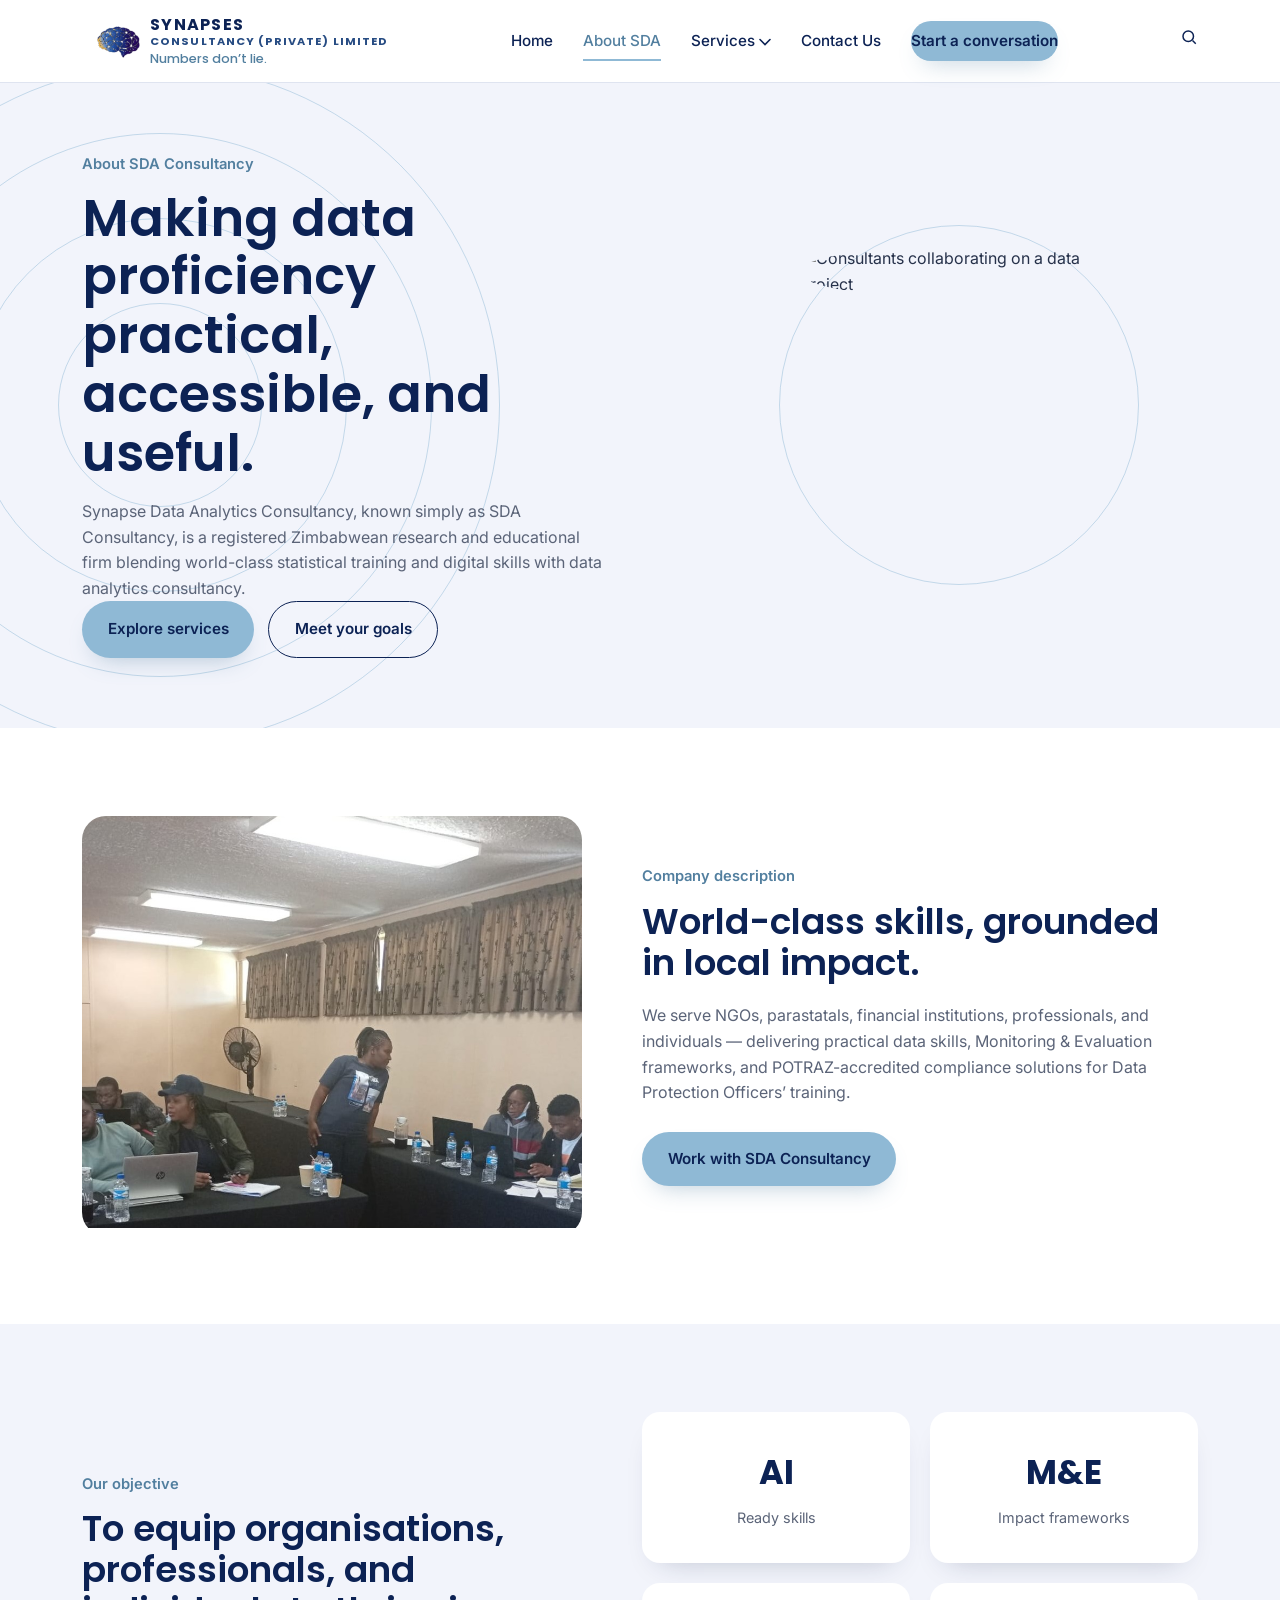
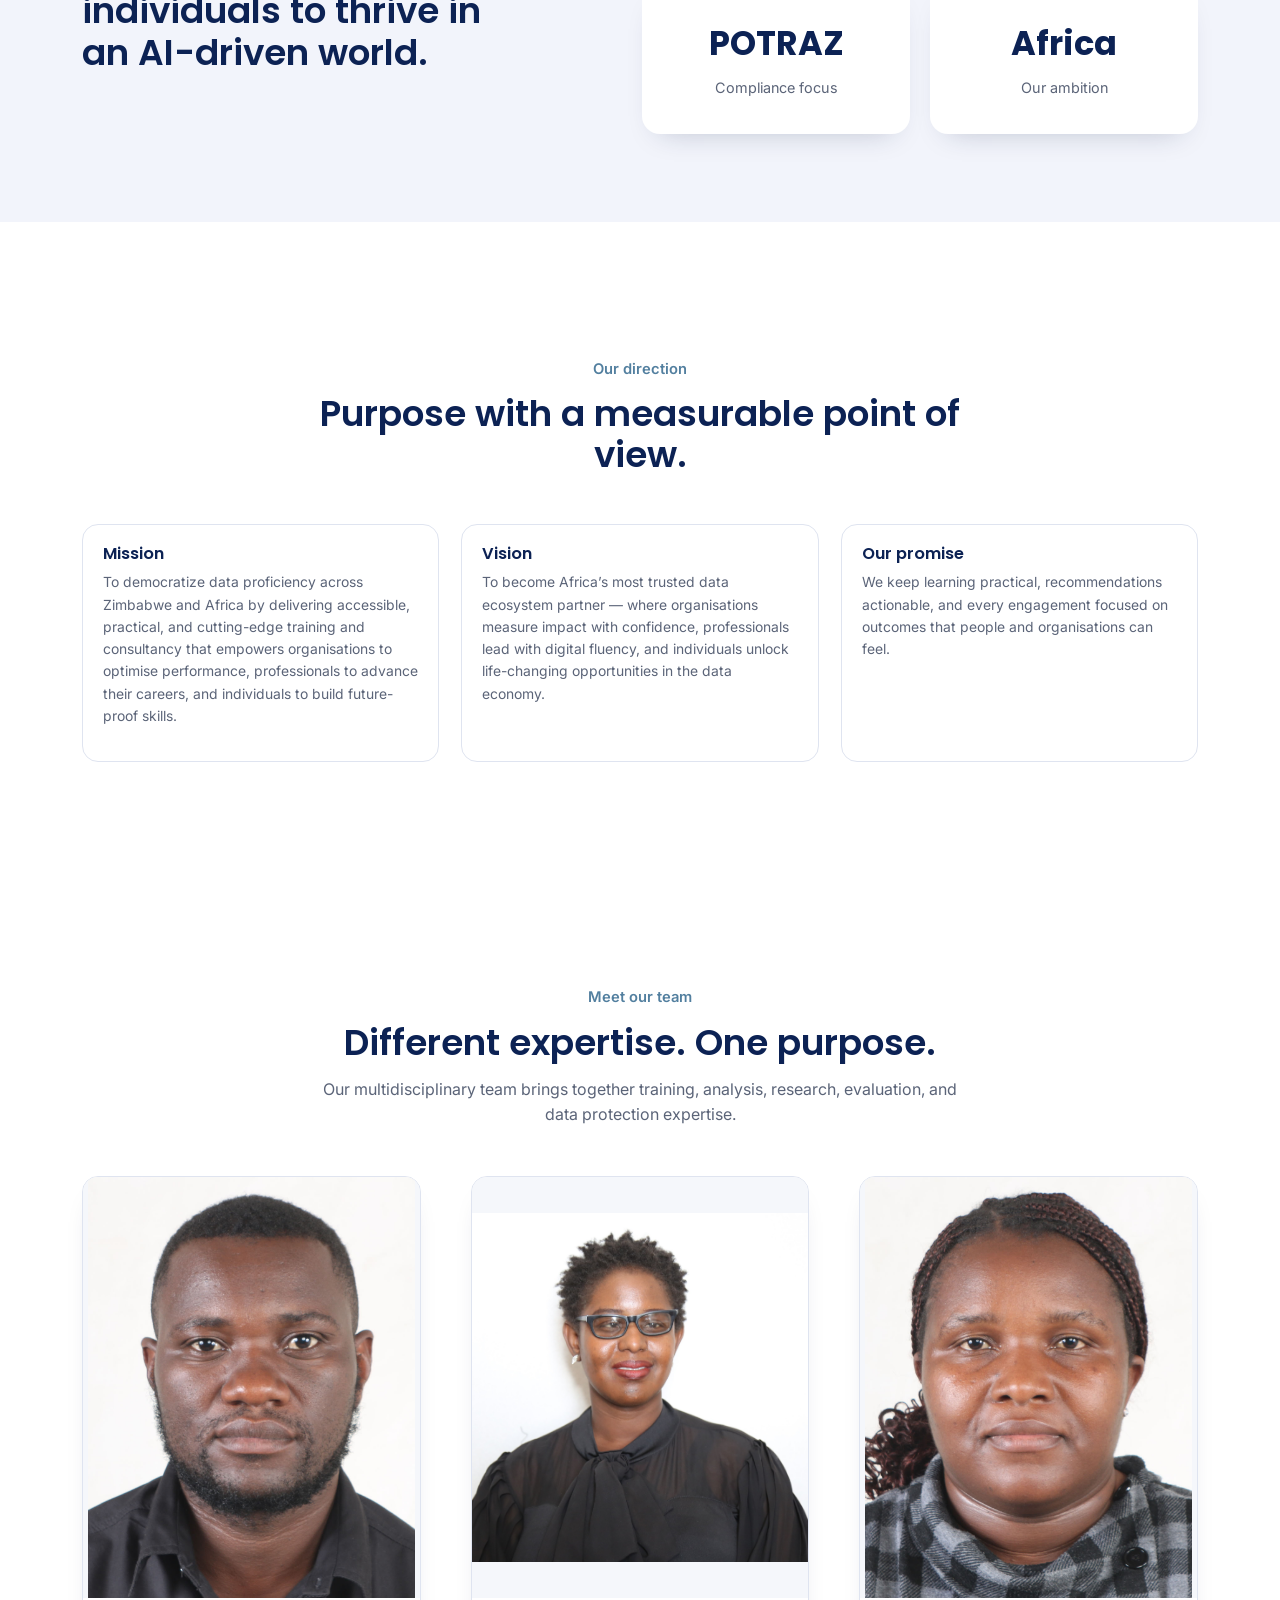
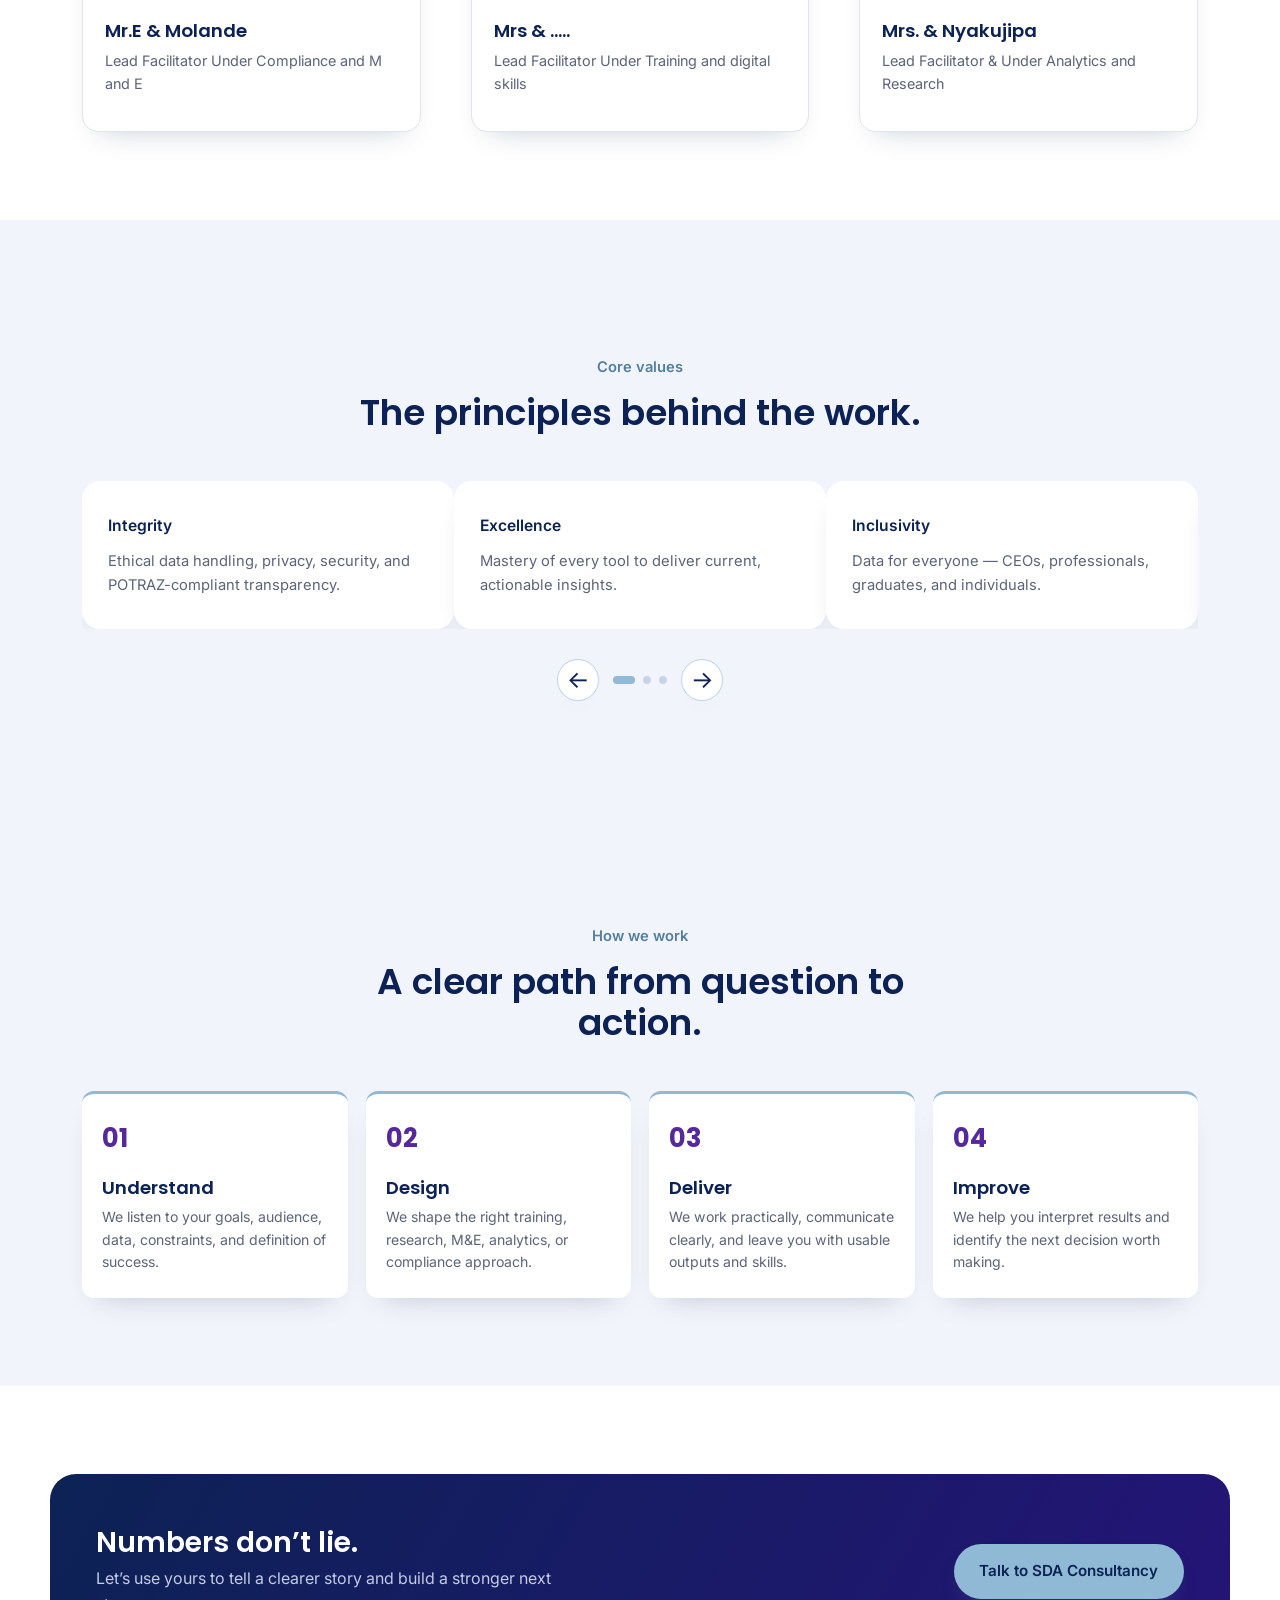
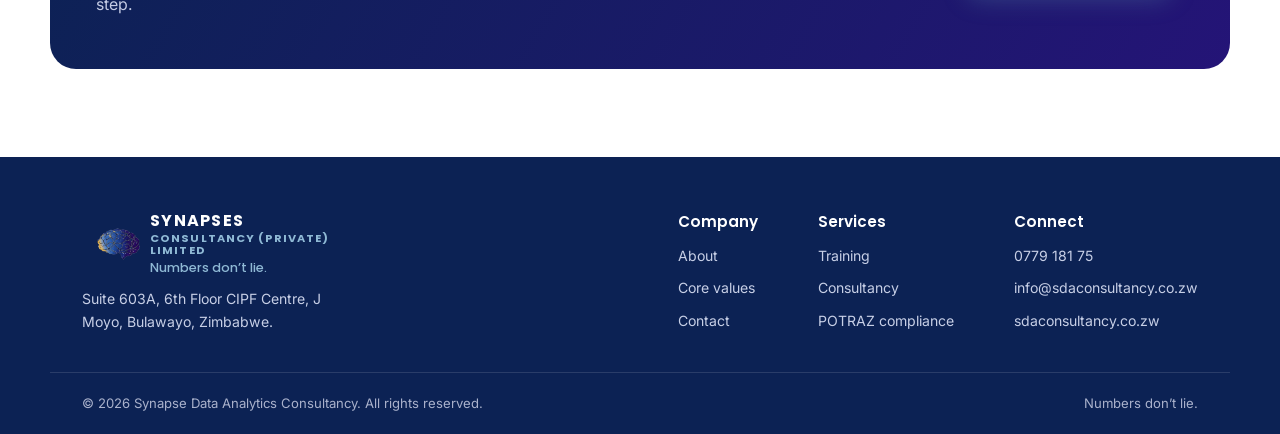
==== commit b848caa9: "Updated website content and styling" ====
--- a/about.html
+++ b/about.html
@@ -1,11 +1,434 @@
-<!DOCTYPE html>
-<html lang="en"><head><meta charset="UTF-8"><meta name="viewport" content="width=device-width, initial-scale=1.0"><title>About SDA Consultancy</title><meta name="description" content="Learn about Synapse Data Analytics Consultancy, a Zimbabwean research, education, and data analytics firm."><link rel="preconnect" href="https://fonts.googleapis.com"><link href="https://fonts.googleapis.com/css2?family=Poppins:wght@500;600;700&family=Inter:wght@400;500;600;700&display=swap" rel="stylesheet"><link rel="stylesheet" href="css/styles.css"></head>
-<body><header><div class="nav container"><a href="index.html" class="logo" aria-label="SDA Consultancy home"><span class="logo-mark" aria-hidden="true">S</span><span><strong>SYNAPSES</strong><small>CONSULTANCY (PRIVATE) LIMITED</small><em>Numbers don’t lie.</em></span></a><nav aria-label="Main navigation"><ul class="nav-links"><li><a href="index.html">Home</a></li><li><a href="about.html" class="active">About SDA</a></li><li class="has-dropdown-parent"><a href="products.html" class="has-dropdown">Services <svg viewBox="0 0 12 8" aria-hidden="true"><path d="M1 1.5L6 6.5L11 1.5" stroke="currentColor" stroke-width="1.6" stroke-linecap="round" fill="none"/></svg></a><div class="dropdown"><a href="products.html#training">Training &amp; Masterclasses</a><a href="products.html#consultancy">Data Consultancy</a><a href="products.html#potraz">POTRAZ Compliance</a></div></li><li><a href="contact.html">Contact Us</a></li><li class="hidden-mobile"><a href="contact.html" class="btn-primary">Start a conversation</a></li></ul></nav><div class="nav-right"><button class="search-btn" aria-label="Search"><svg viewBox="0 0 24 24" fill="none" stroke="currentColor" stroke-width="2"><circle cx="11" cy="11" r="7"/><path d="M21 21l-4.3-4.3"/></svg></button><button class="mobile-toggle" aria-label="Open menu" type="button"><span></span><span></span><span></span></button></div></div></header>
-<main><section class="page-hero"><div class="ring-decor left" aria-hidden="true"><span class="ring"></span><span class="ring"></span><span class="ring"></span><span class="ring"></span></div><div class="container reveal page-hero-inner"><div><div class="section-label">About SDA Consultancy</div><h1>Making data proficiency practical, accessible, and useful.</h1><p>Synapse Data Analytics Consultancy, known simply as SDA Consultancy, is a registered Zimbabwean research and educational firm blending world-class statistical training and digital skills with data analytics consultancy.</p><div class="btn-row"><a href="products.html" class="btn-primary">Explore services</a><a href="contact.html" class="btn-outline">Meet your goals</a></div></div><div class="page-hero-media"><div class="page-hero-media-inner"><img src="https://images.unsplash.com/photo-1556761175-b413da4baf72?auto=format&fit=crop&w=700&q=80" alt="Consultants collaborating on a data project"></div></div></div></section>
-<section class="mission"><div class="container reveal"><div class="mission-img"><img src="https://images.unsplash.com/photo-1531482615713-2afd69097998?auto=format&fit=crop&w=1000&q=80" alt="Team learning together in a workshop"></div><div class="mission-copy"><div class="section-label">Company description</div><h2>World-class skills, grounded in local impact.</h2><p>We serve NGOs, parastatals, financial institutions, professionals, and individuals — delivering practical data skills, Monitoring &amp; Evaluation frameworks, and POTRAZ-accredited compliance solutions for Data Protection Officers’ training.</p><a href="contact.html" class="btn-primary">Work with SDA</a></div></div></section>
-<section class="stats"><div class="container reveal"><div><div class="section-label">Our objective</div><h2>To equip organisations, professionals, and individuals to thrive in an AI-driven world.</h2></div><div class="stat-grid"><div class="stat-card"><div class="num">AI</div><div class="lab">Ready skills</div></div><div class="stat-card"><div class="num">M&amp;E</div><div class="lab">Impact frameworks</div></div><div class="stat-card"><div class="num">POTRAZ</div><div class="lab">Compliance focus</div></div><div class="stat-card"><div class="num">Africa</div><div class="lab">Our ambition</div></div></div></div></section>
-<section><div class="container"><div class="section-head reveal"><div class="section-label">Our direction</div><h2>Purpose with a measurable point of view.</h2></div><div class="pgrid reveal-stagger"><article class="pcard"><div class="pcard-body"><h4>Mission</h4><p>To democratize data proficiency across Zimbabwe and Africa by delivering accessible, practical, and cutting-edge training and consultancy that empowers organisations to optimise performance, professionals to advance their careers, and individuals to build future-proof skills.</p></div></article><article class="pcard"><div class="pcard-body"><h4>Vision</h4><p>To become Africa’s most trusted data ecosystem partner — where organisations measure impact with confidence, professionals lead with digital fluency, and individuals unlock life-changing opportunities in the data economy.</p></div></article><article id="values" class="pcard"><div class="pcard-body"><h4>Our promise</h4><p>We keep learning practical, recommendations actionable, and every engagement focused on outcomes that people and organisations can feel.</p></div></article></div></div></section>
-<section id="team" class="team-section"><div class="container"><div class="section-head reveal"><div class="section-label">Meet our team</div><h2>Different expertise. One purpose.</h2><p>Our multidisciplinary team brings together training, analysis, research, evaluation, and data protection expertise.</p></div><div class="team-grid reveal-stagger"><article class="team-profile"><div class="team-photo"><img src="https://images.unsplash.com/photo-1494790108377-be9c29b29330?auto=format&fit=crop&w=700&q=80" alt="Professional woman representing the SDA training team"></div><div class="team-profile-body"><h3>Training &amp; Digital Skills</h3><p>Facilitators who make complex tools practical, approachable, and relevant to your role.</p><a href="products.html#training">Explore training →</a></div></article><article class="team-profile"><div class="team-photo"><img src="https://images.unsplash.com/photo-1500648767791-00dcc994a43e?auto=format&fit=crop&w=700&q=80" alt="Professional man representing the SDA analytics team"></div><div class="team-profile-body"><h3>Analytics &amp; Research</h3><p>Analysts and researchers who turn raw information into evidence you can act on.</p><a href="products.html#consultancy">Explore consultancy →</a></div></article><article class="team-profile"><div class="team-photo"><img src="https://images.unsplash.com/photo-1534528741775-53994a69daeb?auto=format&fit=crop&w=700&q=80" alt="Professional woman representing the SDA compliance team"></div><div class="team-profile-body"><h3>Compliance &amp; M&amp;E</h3><p>Specialists who help you measure impact, strengthen governance, and handle data responsibly.</p><a href="products.html#potraz">Explore compliance →</a></div></article></div></div></section>
-<section class="testimonials"><div class="container"><div class="section-head reveal"><div class="section-label">Core values</div><h2>The principles behind the work.</h2></div><div class="carousel reveal"><div class="carousel-viewport"><div class="carousel-track per3"><div class="test-card"><div class="name">Integrity</div><p>Ethical data handling, privacy, security, and POTRAZ-compliant transparency.</p></div><div class="test-card"><div class="name">Excellence</div><p>Mastery of every tool to deliver current, actionable insights.</p></div><div class="test-card"><div class="name">Inclusivity</div><p>Data for everyone — CEOs, professionals, graduates, and individuals.</p></div><div class="test-card"><div class="name">Impact</div><p>Success measured by better reports, promotions, and job placements.</p></div><div class="test-card"><div class="name">Adaptability</div><p>Evolving with AI and emerging technology before it becomes a requirement.</p></div></div></div><div class="carousel-controls"><button class="carousel-arrow carousel-prev" aria-label="Previous" type="button">←</button><div class="carousel-dots"></div><button class="carousel-arrow carousel-next" aria-label="Next" type="button">→</button></div></div></div></section>
-<section class="process-section"><div class="container"><div class="section-head reveal"><div class="section-label">How we work</div><h2>A clear path from question to action.</h2></div><div class="process-grid reveal-stagger"><article><span>01</span><h3>Understand</h3><p>We listen to your goals, audience, data, constraints, and definition of success.</p></article><article><span>02</span><h3>Design</h3><p>We shape the right training, research, M&amp;E, analytics, or compliance approach.</p></article><article><span>03</span><h3>Deliver</h3><p>We work practically, communicate clearly, and leave you with usable outputs and skills.</p></article><article><span>04</span><h3>Improve</h3><p>We help you interpret results and identify the next decision worth making.</p></article></div></div></section><section><div class="container cta-banner reveal"><div><h3>Numbers don’t lie.</h3><p>Let’s use yours to tell a clearer story and build a stronger next step.</p></div><a href="contact.html" class="btn-primary">Talk to SDA</a></div></section></main>
-<footer><div class="container footer-top"><div class="brand-col"><a href="index.html" class="logo"><span class="logo-mark" aria-hidden="true">S</span><span><strong>SYNAPSES</strong><small>CONSULTANCY (PRIVATE) LIMITED</small><em>Numbers don’t lie.</em></span></a><p>Suite 603A, 6th Floor CIPF Centre, J Moyo, Bulawayo, Zimbabwe.</p></div><div class="foot-cols"><div class="foot-col"><h4>Company</h4><a href="about.html">About SDA</a><a href="about.html#values">Core values</a><a href="contact.html">Contact</a></div><div class="foot-col"><h4>Services</h4><a href="products.html#training">Training</a><a href="products.html#consultancy">Consultancy</a><a href="products.html#potraz">POTRAZ compliance</a></div><div class="foot-col"><h4>Connect</h4><a href="tel:+26377918175">0779 181 75</a><a href="mailto:info@sdaconsultancy.co.zw">info@sdaconsultancy.co.zw</a><a href="https://www.sdaconsultancy.co.zw">sdaconsultancy.co.zw</a></div></div></div><div class="foot-bottom"><span>© 2026 Synapse Data Analytics Consultancy. All rights reserved.</span><span>Numbers don’t lie.</span></div></footer><button class="top-btn" aria-label="Back to top" type="button"><svg viewBox="0 0 24 24" fill="none" stroke="currentColor" stroke-width="2"><path d="M12 19V5M5 12l7-7 7 7"/></svg></button><script src="js/main.js"></script></body></html>+<!doctype html>
+<html lang="en">
+  <head>
+    <meta charset="UTF-8" />
+    <meta name="viewport" content="width=device-width, initial-scale=1.0" />
+    <title>About SDA Consultancy</title>
+    <meta
+      name="description"
+      content="Learn about Synapse Data Analytics Consultancy, a Zimbabwean research, education, and data analytics firm."
+    />
+    <link rel="preconnect" href="https://fonts.googleapis.com" />
+    <link
+      href="https://fonts.googleapis.com/css2?family=Poppins:wght@500;600;700&family=Inter:wght@400;500;600;700&display=swap"
+      rel="stylesheet"
+    />
+    <link rel="stylesheet" href="css/styles.css" />
+  </head>
+  <body>
+    <header>
+      <div class="nav container">
+        <a href="index.html" class="logo" aria-label="SDA Consultancy home"
+          ><span class="logo-mark" aria-hidden="true">S</span
+          ><span
+            ><strong>SYNAPSES</strong
+            ><small>CONSULTANCY (PRIVATE) LIMITED</small
+            ><em>Numbers don’t lie.</em></span
+          ></a
+        >
+        <nav aria-label="Main navigation">
+          <ul class="nav-links">
+            <li><a href="index.html">Home</a></li>
+            <li><a href="about.html" class="active">About SDA</a></li>
+            <li class="has-dropdown-parent">
+              <a href="products.html" class="has-dropdown"
+                >Services
+                <svg viewBox="0 0 12 8" aria-hidden="true">
+                  <path
+                    d="M1 1.5L6 6.5L11 1.5"
+                    stroke="currentColor"
+                    stroke-width="1.6"
+                    stroke-linecap="round"
+                    fill="none"
+                  /></svg
+              ></a>
+              <div class="dropdown">
+                <a href="products.html#training">Training &amp; Masterclasses</a
+                ><a href="products.html#consultancy">Data Consultancy</a
+                ><a href="products.html#potraz">POTRAZ Compliance</a>
+              </div>
+            </li>
+            <li><a href="contact.html">Contact Us</a></li>
+            <li class="hidden-mobile">
+              <a href="contact.html" class="btn-primary"
+                >Start a conversation</a
+              >
+            </li>
+          </ul>
+        </nav>
+        <div class="nav-right">
+          <button class="search-btn" aria-label="Search">
+            <svg
+              viewBox="0 0 24 24"
+              fill="none"
+              stroke="currentColor"
+              stroke-width="2"
+            >
+              <circle cx="11" cy="11" r="7" />
+              <path d="M21 21l-4.3-4.3" />
+            </svg></button
+          ><button class="mobile-toggle" aria-label="Open menu" type="button">
+            <span></span><span></span><span></span>
+          </button>
+        </div>
+      </div>
+    </header>
+    <main>
+      <section class="page-hero">
+        <div class="ring-decor left" aria-hidden="true">
+          <span class="ring"></span><span class="ring"></span
+          ><span class="ring"></span><span class="ring"></span>
+        </div>
+        <div class="container reveal page-hero-inner">
+          <div>
+            <div class="section-label">About SDA Consultancy</div>
+            <h1>Making data proficiency practical, accessible, and useful.</h1>
+            <p>
+              Synapse Data Analytics Consultancy, known simply as SDA
+              Consultancy, is a registered Zimbabwean research and educational
+              firm blending world-class statistical training and digital skills
+              with data analytics consultancy.
+            </p>
+            <div class="btn-row">
+              <a href="products.html" class="btn-primary">Explore services</a
+              ><a href="contact.html" class="btn-outline">Meet your goals</a>
+            </div>
+          </div>
+          <div class="page-hero-media">
+            <div class="page-hero-media-inner">
+              <img
+                src="https://images.unsplash.com/photo-1556761175-b413da4baf72?auto=format&fit=crop&w=700&q=80"
+                alt="Consultants collaborating on a data project"
+              />
+            </div>
+          </div>
+        </div>
+      </section>
+      <section class="mission">
+        <div class="container reveal">
+          <div class="mission-img">
+            <img
+              src="assets/section_pictures/home_section1.jpeg"
+              alt="Team learning together in a workshop"
+            />
+          </div>
+          <div class="mission-copy">
+            <div class="section-label">Company description</div>
+            <h2>World-class skills, grounded in local impact.</h2>
+            <p>
+              We serve NGOs, parastatals, financial institutions, professionals,
+              and individuals — delivering practical data skills, Monitoring
+              &amp; Evaluation frameworks, and POTRAZ-accredited compliance
+              solutions for Data Protection Officers’ training.
+            </p>
+            <a href="contact.html" class="btn-primary">Work with SDA Consultancy</a>
+          </div>
+        </div>
+      </section>
+      <section class="stats">
+        <div class="container reveal">
+          <div>
+            <div class="section-label">Our objective</div>
+            <h2>
+              To equip organisations, professionals, and individuals to thrive
+              in an AI-driven world.
+            </h2>
+          </div>
+          <div class="stat-grid">
+            <div class="stat-card">
+              <div class="num">AI</div>
+              <div class="lab">Ready skills</div>
+            </div>
+            <div class="stat-card">
+              <div class="num">M&amp;E</div>
+              <div class="lab">Impact frameworks</div>
+            </div>
+            <div class="stat-card">
+              <div class="num">POTRAZ</div>
+              <div class="lab">Compliance focus</div>
+            </div>
+            <div class="stat-card">
+              <div class="num">Africa</div>
+              <div class="lab">Our ambition</div>
+            </div>
+          </div>
+        </div>
+      </section>
+      <section>
+        <div class="container">
+          <div class="section-head reveal">
+            <div class="section-label">Our direction</div>
+            <h2>Purpose with a measurable point of view.</h2>
+          </div>
+          <div class="pgrid reveal-stagger">
+            <article class="pcard">
+              <div class="pcard-body">
+                <h4>Mission</h4>
+                <p>
+                  To democratize data proficiency across Zimbabwe and Africa by
+                  delivering accessible, practical, and cutting-edge training
+                  and consultancy that empowers organisations to optimise
+                  performance, professionals to advance their careers, and
+                  individuals to build future-proof skills.
+                </p>
+              </div>
+            </article>
+            <article class="pcard">
+              <div class="pcard-body">
+                <h4>Vision</h4>
+                <p>
+                  To become Africa’s most trusted data ecosystem partner — where
+                  organisations measure impact with confidence, professionals
+                  lead with digital fluency, and individuals unlock
+                  life-changing opportunities in the data economy.
+                </p>
+              </div>
+            </article>
+            <article id="values" class="pcard">
+              <div class="pcard-body">
+                <h4>Our promise</h4>
+                <p>
+                  We keep learning practical, recommendations actionable, and
+                  every engagement focused on outcomes that people and
+                  organisations can feel.
+                </p>
+              </div>
+            </article>
+          </div>
+        </div>
+      </section>
+      <section id="team" class="team-section">
+        <div class="container">
+          <div class="section-head reveal">
+            <div class="section-label">Meet our team</div>
+            <h2>Different expertise. One purpose.</h2>
+            <p>
+              Our multidisciplinary team brings together training, analysis,
+              research, evaluation, and data protection expertise.
+            </p>
+          </div>
+          <div class="team-grid reveal-stagger">
+            <article class="team-profile">
+              <div class="team-photo">
+                <img
+                  src="assets/team%20members/E_Molande.jpeg"
+                  alt="E. Molande, member of the SDA training team"
+                />
+              </div>
+              <div class="team-profile-body">
+                <h3>Mr.E  &amp; Molande</h3>
+                <p>
+                  Lead Facilitator Under Compliance and M and E
+                </p>
+               
+              </div>
+            </article>
+            <article class="team-profile">
+              <div class="team-photo">
+                <img
+                  src="assets/team%20members/Team_member1.jpeg"
+                  alt="SDA team member representing the compliance team"
+                />
+              </div>
+              <div class="team-profile-body">
+                <h3>Mrs &amp; .....</h3>
+                <p>
+                  Lead Facilitator Under Training and digital skills
+                </p>
+                
+              </div>
+            </article>
+            <article class="team-profile">
+                 <div class="team-photo">
+                <img
+                  src="assets/team%20members/E_Nyakujipa.jpeg"
+                  alt="E. Nyakujipa, member of the SDA analytics team"
+                />
+              </div>
+              
+              <div class="team-profile-body">
+                <h3>Mrs. &amp;  Nyakujipa</h3>
+                <p>
+                  Lead Facilitator &amp; Under Analytics and Research
+                </p>
+               
+              </div>
+            </article>
+          </div>
+        </div>
+      </section>
+      <section class="testimonials">
+        <div class="container">
+          <div class="section-head reveal">
+            <div class="section-label">Core values</div>
+            <h2>The principles behind the work.</h2>
+          </div>
+          <div class="carousel reveal">
+            <div class="carousel-viewport">
+              <div class="carousel-track per3">
+                <div class="test-card">
+                  <div class="name">Integrity</div>
+                  <p>
+                    Ethical data handling, privacy, security, and
+                    POTRAZ-compliant transparency.
+                  </p>
+                </div>
+                <div class="test-card">
+                  <div class="name">Excellence</div>
+                  <p>
+                    Mastery of every tool to deliver current, actionable
+                    insights.
+                  </p>
+                </div>
+                <div class="test-card">
+                  <div class="name">Inclusivity</div>
+                  <p>
+                    Data for everyone — CEOs, professionals, graduates, and
+                    individuals.
+                  </p>
+                </div>
+                <div class="test-card">
+                  <div class="name">Impact</div>
+                  <p>
+                    Success measured by better reports, promotions, and job
+                    placements.
+                  </p>
+                </div>
+                <div class="test-card">
+                  <div class="name">Adaptability</div>
+                  <p>
+                    Evolving with AI and emerging technology before it becomes a
+                    requirement.
+                  </p>
+                </div>
+              </div>
+            </div>
+            <div class="carousel-controls">
+              <button
+                class="carousel-arrow carousel-prev"
+                aria-label="Previous"
+                type="button"
+              >
+                ←
+              </button>
+              <div class="carousel-dots"></div>
+              <button
+                class="carousel-arrow carousel-next"
+                aria-label="Next"
+                type="button"
+              >
+                →
+              </button>
+            </div>
+          </div>
+        </div>
+      </section>
+      <section class="process-section">
+        <div class="container">
+          <div class="section-head reveal">
+            <div class="section-label">How we work</div>
+            <h2>A clear path from question to action.</h2>
+          </div>
+          <div class="process-grid reveal-stagger">
+            <article>
+              <span>01</span>
+              <h3>Understand</h3>
+              <p>
+                We listen to your goals, audience, data, constraints, and
+                definition of success.
+              </p>
+            </article>
+            <article>
+              <span>02</span>
+              <h3>Design</h3>
+              <p>
+                We shape the right training, research, M&amp;E, analytics, or
+                compliance approach.
+              </p>
+            </article>
+            <article>
+              <span>03</span>
+              <h3>Deliver</h3>
+              <p>
+                We work practically, communicate clearly, and leave you with
+                usable outputs and skills.
+              </p>
+            </article>
+            <article>
+              <span>04</span>
+              <h3>Improve</h3>
+              <p>
+                We help you interpret results and identify the next decision
+                worth making.
+              </p>
+            </article>
+          </div>
+        </div>
+      </section>
+      <section>
+        <div class="container cta-banner reveal">
+          <div>
+            <h3>Numbers don’t lie.</h3>
+            <p>
+              Let’s use yours to tell a clearer story and build a stronger next
+              step.
+            </p>
+          </div>
+          <a href="contact.html" class="btn-primary">Talk to SDA Consultancy</a>
+        </div>
+      </section>
+    </main>
+    <footer>
+      <div class="container footer-top">
+        <div class="brand-col">
+          <a href="index.html" class="logo"
+            ><span class="logo-mark" aria-hidden="true">S</span
+            ><span
+              ><strong>SYNAPSES</strong
+              ><small>CONSULTANCY (PRIVATE) LIMITED</small
+              ><em>Numbers don’t lie.</em></span
+            ></a
+          >
+          <p>Suite 603A, 6th Floor CIPF Centre, J Moyo, Bulawayo, Zimbabwe.</p>
+        </div>
+        <div class="foot-cols">
+          <div class="foot-col">
+            <h4>Company</h4>
+            <a href="about.html">About</a
+            ><a href="about.html#values">Core values</a
+            ><a href="contact.html">Contact</a>
+          </div>
+          <div class="foot-col">
+            <h4>Services</h4>
+            <a href="products.html#training">Training</a
+            ><a href="products.html#consultancy">Consultancy</a
+            ><a href="products.html#potraz">POTRAZ compliance</a>
+          </div>
+          <div class="foot-col">
+            <h4>Connect</h4>
+            <a href="tel:+26377918175">0779 181 75</a
+            ><a href="mailto:info@sdaconsultancy.co.zw"
+              >info@sdaconsultancy.co.zw</a
+            ><a href="https://www.sdaconsultancy.co.zw">sdaconsultancy.co.zw</a>
+          </div>
+        </div>
+      </div>
+      <div class="foot-bottom">
+        <span
+          >© 2026 Synapse Data Analytics Consultancy. All rights reserved.</span
+        ><span>Numbers don’t lie.</span>
+      </div>
+    </footer>
+    <button class="top-btn" aria-label="Back to top" type="button">
+      <svg
+        viewBox="0 0 24 24"
+        fill="none"
+        stroke="currentColor"
+        stroke-width="2"
+      >
+        <path d="M12 19V5M5 12l7-7 7 7" />
+      </svg>
+    </button>
+    <script src="js/main.js"></script>
+  </body>
+</html>
--- a/css/styles.css
+++ b/css/styles.css
@@ -2,403 +2,1955 @@
    Nexbridge Pay — shared stylesheet
    ============================================ */
 
-:root{
-  --navy:#0c2254;
-  --navy-2:#241477;
-  --amber:#8fb9d5;
-  --amber-dark:#527f9f;
-  --purple:#55289b;
-  --bg-tint:#f2f4fb;
-  --paper:#ffffff;
-  --ink:#26314a;
-  --ink-soft:#5b6478;
-  --line:#dfe4f0;
-  --radius:18px;
-  --shadow:0 14px 28px -18px rgba(21,36,71,.28);
-  --ease:cubic-bezier(.22,.61,.36,1);
-}
-
-*{box-sizing:border-box;margin:0;padding:0;}
-html{scroll-behavior:smooth;}
-body{
-  font-family:'Inter',sans-serif;
-  color:var(--ink);
-  background:var(--paper);
-  line-height:1.6;
-  overflow-x:hidden;
-}
-img{max-width:100%;display:block;}
-a{text-decoration:none;color:inherit;}
-ul{list-style:none;}
-button,input,textarea{font:inherit;}
-button{cursor:pointer;border:none;background:none;}
-input,textarea{font-family:'Inter',sans-serif;}
-.container{max-width:1180px;margin:0 auto;padding:0 32px;}
-h1,h2,h3,h4{font-family:'Poppins',sans-serif;color:var(--navy);font-weight:600;line-height:1.15;}
-h1{font-size:clamp(2.2rem, 4vw, 4rem);}
-h2{font-size:clamp(1.8rem, 2.8vw, 3rem);}
-h3{font-size:clamp(1.5rem, 2.2vw, 2.2rem);}
-.hidden-mobile{display:initial;}
-
-@media (prefers-reduced-motion: reduce){
-  *{animation-duration:0.001ms !important;animation-iteration-count:1 !important;transition-duration:0.001ms !important;scroll-behavior:auto !important;}
+:root {
+  --navy: #0c2254;
+  --navy-2: #241477;
+  --amber: #8fb9d5;
+  --amber-dark: #527f9f;
+  --purple: #55289b;
+  --bg-tint: #f2f4fb;
+  --paper: #ffffff;
+  --ink: #26314a;
+  --ink-soft: #5b6478;
+  --line: #dfe4f0;
+  --radius: 18px;
+  --shadow: 0 14px 28px -18px rgba(21, 36, 71, 0.28);
+  --ease: cubic-bezier(0.22, 0.61, 0.36, 1);
+}
+
+* {
+  box-sizing: border-box;
+  margin: 0;
+  padding: 0;
+}
+html,
+body {
+  scroll-behavior: smooth;
+  overflow-x: hidden;
+  overscroll-behavior-x: none;
+  max-width: 100%;
+}
+body {
+  font-family: "Inter", sans-serif;
+  color: var(--ink);
+  background: var(--paper);
+  line-height: 1.6;
+}
+a {
+  color: inherit;
+  text-decoration: none;
+}
+ul {
+  list-style: none;
+}
+button,
+input,
+textarea {
+  font: inherit;
+}
+button {
+  cursor: pointer;
+  border: none;
+  background: none;
+}
+input,
+textarea {
+  font-family: "Inter", sans-serif;
+}
+.container {
+  max-width: 1180px;
+  margin: 0 auto;
+  padding: 0 32px;
+}
+h1,
+h2,
+h3,
+h4 {
+  font-family: "Poppins", sans-serif;
+  color: var(--navy);
+  font-weight: 600;
+  line-height: 1.15;
+}
+h1 {
+  font-size: clamp(2.2rem, 4vw, 4rem);
+}
+h2 {
+  font-size: clamp(1.8rem, 2.8vw, 3rem);
+}
+h3 {
+  font-size: clamp(1.5rem, 2.2vw, 2.2rem);
+}
+.hidden-mobile {
+  display: initial;
+}
+
+@media (prefers-reduced-motion: reduce) {
+  * {
+    animation-duration: 0.001ms !important;
+    animation-iteration-count: 1 !important;
+    transition-duration: 0.001ms !important;
+    scroll-behavior: auto !important;
+  }
 }
 
 /* reveal */
-.reveal{opacity:0;transform:translateY(26px);transition:opacity .7s var(--ease), transform .7s var(--ease);}
-.reveal.in-view{opacity:1;transform:translateY(0);}
-.reveal-stagger > *{opacity:0;transform:translateY(22px);transition:opacity .6s var(--ease), transform .6s var(--ease);}
-.reveal-stagger.in-view > *{opacity:1;transform:translateY(0);}
-.reveal-stagger.in-view > *:nth-child(1){transition-delay:.02s;}
-.reveal-stagger.in-view > *:nth-child(2){transition-delay:.12s;}
-.reveal-stagger.in-view > *:nth-child(3){transition-delay:.22s;}
-.reveal-stagger.in-view > *:nth-child(4){transition-delay:.32s;}
-.reveal-stagger.in-view > *:nth-child(5){transition-delay:.42s;}
-.reveal-stagger.in-view > *:nth-child(6){transition-delay:.52s;}
+.reveal {
+  opacity: 0;
+  transform: translateY(26px);
+  transition:
+    opacity 0.7s var(--ease),
+    transform 0.7s var(--ease);
+}
+.reveal.in-view {
+  opacity: 1;
+  transform: translateY(0);
+}
+.reveal-stagger > * {
+  opacity: 0;
+  transform: translateY(22px);
+  transition:
+    opacity 0.6s var(--ease),
+    transform 0.6s var(--ease);
+}
+.reveal-stagger.in-view > * {
+  opacity: 1;
+  transform: translateY(0);
+}
+.reveal-stagger.in-view > *:nth-child(1) {
+  transition-delay: 0.02s;
+}
+.reveal-stagger.in-view > *:nth-child(2) {
+  transition-delay: 0.12s;
+}
+.reveal-stagger.in-view > *:nth-child(3) {
+  transition-delay: 0.22s;
+}
+.reveal-stagger.in-view > *:nth-child(4) {
+  transition-delay: 0.32s;
+}
+.reveal-stagger.in-view > *:nth-child(5) {
+  transition-delay: 0.42s;
+}
+.reveal-stagger.in-view > *:nth-child(6) {
+  transition-delay: 0.52s;
+}
 
 /* buttons */
-.btn-primary,.btn-outline{display:inline-flex;align-items:center;justify-content:center;padding:0.94rem 1.6rem;border-radius:999px;font-weight:600;font-size:.95rem;transition:transform .25s var(--ease), box-shadow .25s var(--ease), background .25s var(--ease), border-color .25s var(--ease), color .25s var(--ease);}
-.btn-primary{background:var(--amber);color:var(--navy);box-shadow:0 12px 24px -12px rgba(82,127,159,.42);} 
-.btn-primary:hover{transform:translateY(-2px);background:var(--amber-dark);color:#fff;box-shadow:0 16px 30px -12px rgba(82,127,159,.5);}
-.btn-outline{background:transparent;color:var(--navy);border:1.5px solid var(--navy);}
-.btn-outline:hover{background:var(--navy);color:#fff;transform:translateY(-2px);}
-.btn-row{display:flex;flex-wrap:wrap;gap:14px;}
-.contact-actions{display:flex;flex-wrap:wrap;align-items:center;gap:12px;}
-.contact-action{display:inline-flex;align-items:center;justify-content:center;gap:9px;padding:.94rem 1.35rem;border:0;border-radius:999px;color:#fff;font-weight:600;font-size:.92rem;transition:transform .25s var(--ease),background .25s var(--ease);}
-.contact-action svg{width:19px;height:19px;fill:none;stroke:currentColor;stroke-width:1.8;stroke-linecap:round;stroke-linejoin:round;}
-.whatsapp-btn{background:#1caa59;}
-.whatsapp-btn:hover{background:#128544;transform:translateY(-2px);}
-.email-btn{background:#3867a8;}
-.email-btn:hover{background:#274c83;transform:translateY(-2px);}
+.btn-primary,
+.btn-outline {
+  display: inline-flex;
+  align-items: center;
+  justify-content: center;
+  padding: 0.94rem 1.6rem;
+  border-radius: 999px;
+  font-weight: 600;
+  font-size: 0.95rem;
+  transition:
+    transform 0.25s var(--ease),
+    box-shadow 0.25s var(--ease),
+    background 0.25s var(--ease),
+    border-color 0.25s var(--ease),
+    color 0.25s var(--ease);
+}
+.btn-primary {
+  background: var(--amber);
+  color: var(--navy);
+  box-shadow: 0 12px 24px -12px rgba(82, 127, 159, 0.42);
+}
+.btn-primary:hover {
+  transform: translateY(-2px);
+  background: var(--amber-dark);
+  color: #fff;
+  box-shadow: 0 16px 30px -12px rgba(82, 127, 159, 0.5);
+}
+.btn-outline {
+  background: transparent;
+  color: var(--navy);
+  border: 1.5px solid var(--navy);
+}
+.btn-outline:hover {
+  background: var(--navy);
+  color: #fff;
+  transform: translateY(-2px);
+}
+.btn-row {
+  display: flex;
+  flex-wrap: wrap;
+  gap: 14px;
+}
+.contact-actions {
+  display: flex;
+  flex-wrap: wrap;
+  align-items: center;
+  gap: 12px;
+}
+.contact-action {
+  display: inline-flex;
+  align-items: center;
+  justify-content: center;
+  gap: 9px;
+  padding: 0.94rem 1.35rem;
+  border: 0;
+  border-radius: 999px;
+  color: #fff;
+  font-weight: 600;
+  font-size: 0.92rem;
+  transition:
+    transform 0.25s var(--ease),
+    background 0.25s var(--ease);
+}
+.contact-action svg {
+  width: 19px;
+  height: 19px;
+  fill: none;
+  stroke: currentColor;
+  stroke-width: 1.8;
+  stroke-linecap: round;
+  stroke-linejoin: round;
+}
+.whatsapp-btn {
+  background: #1caa59;
+}
+.whatsapp-btn:hover {
+  background: #128544;
+  transform: translateY(-2px);
+}
+.email-btn {
+  background: #3867a8;
+}
+.email-btn:hover {
+  background: #274c83;
+  transform: translateY(-2px);
+}
 
 /* header */
-header{position:sticky;top:0;z-index:100;background:rgba(255,255,255,.9);backdrop-filter:blur(10px);border-bottom:1px solid var(--line);}
-.nav{display:flex;align-items:center;justify-content:space-between;gap:24px;padding:16px 32px;}
-.logo{display:flex;align-items:center;gap:10px;color:var(--navy);font-family:'Poppins',sans-serif;font-weight:700;font-size:1.3rem;}
-.logo-image{display:block;width:178px;height:58px;object-fit:contain;object-position:center;}
-.training-page .logo-image{display:none;}
-.training-page .logo{font-size:1.05rem;font-weight:700;letter-spacing:.04em;}
-.training-page footer .logo{color:#fff;}
-.training-page .logo::after{content:'SDA Consultancy';}
-.logo svg{width:30px;height:26px;flex-shrink:0;transition:transform .4s var(--ease);}
-.logo:hover svg{transform:rotate(-8deg) scale(1.05);}
-.logo-mark{display:grid;place-items:center;width:34px;height:34px;border:3px solid var(--purple);border-radius:50%;color:var(--purple);font-family:'Poppins',sans-serif;font-size:1.3rem;font-weight:700;line-height:1;}
-.logo span:last-child{display:flex;flex-direction:column;line-height:1.05;}
-.logo strong{font-size:1rem;letter-spacing:.08em;}
-.logo small{margin-top:3px;color:var(--purple);font-size:.42rem;letter-spacing:.1em;}
-.logo em{margin-top:4px;color:var(--amber-dark);font-family:'Poppins',sans-serif;font-size:.58rem;font-style:normal;font-weight:500;}
-.nav-links{display:flex;align-items:center;gap:30px;font-size:.95rem;font-weight:500;color:var(--navy);}
-.nav-links > li{position:relative;}
-.nav-links a{position:relative;display:inline-block;padding:8px 0;}
-.nav-links a.active{color:var(--amber-dark);}
-.nav-links a:not(.btn-primary)::after{content:"";position:absolute;left:0;bottom:0;height:2px;width:0;background:var(--amber);transition:width .3s var(--ease);}
-.nav-links a.active::after,.nav-links a:hover::after{width:100%;}
-.has-dropdown{display:flex;align-items:center;gap:6px;cursor:pointer;}
-.has-dropdown svg{width:12px;height:8px;transition:transform .3s var(--ease);}
-.dropdown{position:absolute;top:calc(100% + 14px);left:50%;min-width:220px;padding:10px;border-radius:12px;background:#fff;box-shadow:var(--shadow);transform:translateX(-50%) translateY(8px);opacity:0;visibility:hidden;transition:opacity .25s var(--ease), transform .25s var(--ease), visibility .25s;}
-li:hover .dropdown, li.open .dropdown{opacity:1;visibility:visible;transform:translateX(-50%) translateY(0);}
-li:hover .has-dropdown svg, li.open .has-dropdown svg{transform:rotate(180deg);}
-.dropdown a{display:block;padding:10px 14px;border-radius:8px;font-size:.9rem;color:var(--ink);}
-.dropdown a:hover{background:var(--bg-tint);color:var(--amber-dark);}
-.dropdown a::after{display:none;}
-.nav-right{display:flex;align-items:center;gap:18px;}
-.search-btn svg{width:18px;height:18px;stroke:var(--navy);transition:stroke .25s ease;}
-.search-btn:hover svg{stroke:var(--amber);}
-.mobile-toggle{display:none;flex-direction:column;gap:5px;width:28px;height:22px;justify-content:center;}
-.mobile-toggle span{display:block;height:2px;border-radius:2px;background:var(--navy);transition:transform .3s var(--ease), opacity .3s var(--ease);}
-.mobile-toggle.open span:nth-child(1){transform:translateY(7px) rotate(45deg);}
-.mobile-toggle.open span:nth-child(2){opacity:0;}
-.mobile-toggle.open span:nth-child(3){transform:translateY(-7px) rotate(-45deg);}
+header {
+  position: sticky;
+  top: 0;
+  z-index: 100;
+  background: rgba(255, 255, 255, 0.9);
+  backdrop-filter: blur(10px);
+  border-bottom: 1px solid var(--line);
+}
+.nav {
+  display: flex;
+  align-items: center;
+  justify-content: space-between;
+  gap: 24px;
+  padding: 16px 32px;
+}
+.logo {
+  display: flex;
+  align-items: center;
+  gap: 10px;
+  color: var(--navy);
+  font-family: "Poppins", sans-serif;
+  font-weight: 700;
+  font-size: 1.3rem;
+}
+.logo::before {
+  content: "";
+  display: block;
+  width: 58px;
+  height: 50px;
+  flex: 0 0 58px;
+  background-image: url("../assets/synapses-brain-mark.png");
+  background-repeat: no-repeat;
+  background-size: contain;
+  background-position: center;
+}
+.logo-image {
+  display: block;
+  width: 178px;
+  height: 58px;
+  object-fit: contain;
+  object-position: center;
+}
+.training-page .logo-image {
+  display: none;
+}
+.training-page .logo {
+  font-size: 1.05rem;
+  font-weight: 700;
+  letter-spacing: 0.04em;
+}
+.training-page .logo::before {
+  display: none;
+}
+.training-page footer .logo {
+  color: #fff;
+}
+.training-page .logo::after {
+  content: "SDA Consultancy";
+}
+.logo svg {
+  width: 30px;
+  height: 26px;
+  flex-shrink: 0;
+  transition: transform 0.4s var(--ease);
+}
+.logo:hover svg {
+  transform: rotate(-8deg) scale(1.05);
+}
+.logo-mark {
+  display: none;
+}
+.logo span:last-child {
+  display: flex;
+  flex-direction: column;
+  line-height: 1.05;
+}
+.logo strong {
+  font-size: 1rem;
+  letter-spacing: 0.08em;
+}
+.logo small {
+    margin-top: 3px;
+    color: #274c83;
+    font-size: 0.7rem;
+    letter-spacing: 0.1em;
+}
+.logo em {
+  margin-top: 4px;
+  color: var(--amber-dark);
+  font-family: "Poppins", sans-serif;
+  font-size: 0.8rem;
+  font-style: normal;
+  font-weight: 500;
+}
+.nav-links {
+  display: flex;
+  align-items: center;
+  gap: 30px;
+  font-size: 0.95rem;
+  font-weight: 500;
+  color: var(--navy);
+}
+.nav-links > li {
+  position: relative;
+}
+.nav-links a {
+  position: relative;
+  display: inline-block;
+  padding: 8px 0;
+}
+.nav-links a.active {
+  color: var(--amber-dark);
+}
+.nav-links a:not(.btn-primary)::after {
+  content: "";
+  position: absolute;
+  left: 0;
+  bottom: 0;
+  height: 2px;
+  width: 0;
+  background: var(--amber);
+  transition: width 0.3s var(--ease);
+}
+.nav-links a.active::after,
+.nav-links a:hover::after {
+  width: 100%;
+}
+.has-dropdown {
+  display: flex;
+  align-items: center;
+  gap: 6px;
+  cursor: pointer;
+}
+.has-dropdown svg {
+  width: 12px;
+  height: 8px;
+  transition: transform 0.3s var(--ease);
+}
+.dropdown {
+  position: absolute;
+  top: calc(100% + 14px);
+  left: 50%;
+  min-width: 220px;
+  padding: 10px;
+  border-radius: 12px;
+  background: #fff;
+  box-shadow: var(--shadow);
+  transform: translateX(-50%) translateY(8px);
+  opacity: 0;
+  visibility: hidden;
+  transition:
+    opacity 0.25s var(--ease),
+    transform 0.25s var(--ease),
+    visibility 0.25s;
+}
+li:hover .dropdown,
+li.open .dropdown {
+  opacity: 1;
+  visibility: visible;
+  transform: translateX(-50%) translateY(0);
+}
+li:hover .has-dropdown svg,
+li.open .has-dropdown svg {
+  transform: rotate(180deg);
+}
+.dropdown a {
+  display: block;
+  padding: 10px 14px;
+  border-radius: 8px;
+  font-size: 0.9rem;
+  color: var(--ink);
+}
+.dropdown a:hover {
+  background: var(--bg-tint);
+  color: var(--amber-dark);
+}
+.dropdown a::after {
+  display: none;
+}
+.nav-right {
+  display: flex;
+  align-items: center;
+  gap: 18px;
+}
+.search-btn svg {
+  width: 18px;
+  height: 18px;
+  stroke: var(--navy);
+  transition: stroke 0.25s ease;
+}
+.search-btn:hover svg {
+  stroke: var(--amber);
+}
+.mobile-toggle {
+  display: none;
+  flex-direction: column;
+  gap: 5px;
+  width: 28px;
+  height: 22px;
+  justify-content: center;
+}
+.mobile-toggle span {
+  display: block;
+  height: 2px;
+  border-radius: 2px;
+  background: var(--navy);
+  transition:
+    transform 0.3s var(--ease),
+    opacity 0.3s var(--ease);
+}
+.mobile-toggle.open span:nth-child(1) {
+  transform: translateY(7px) rotate(45deg);
+}
+.mobile-toggle.open span:nth-child(2) {
+  opacity: 0;
+}
+.mobile-toggle.open span:nth-child(3) {
+  transform: translateY(-7px) rotate(-45deg);
+}
 
 /* hero */
-.hero{position:relative;min-height:620px;display:flex;align-items:center;background-image:linear-gradient(90deg,rgba(242,244,251,.98) 0%,rgba(242,244,251,.92) 45%,rgba(242,244,251,.72) 100%),url('https://images.unsplash.com/photo-1551288049-bebda4e38f71?auto=format&fit=crop&w=1800&q=80');background-position:center;background-size:cover;overflow:hidden;}
-.ring-decor{position:absolute;right:-180px;top:50%;transform:translateY(-50%);width:680px;height:680px;pointer-events:none;}
-.ring-decor.left{right:auto;left:-180px;}
-.ring-decor .ring{position:absolute;inset:0;margin:auto;border-radius:50%;border:1px solid rgba(143,185,213,.48);animation:ringPulse 3.6s ease-out infinite;}
-.ring-decor .ring:nth-child(1){width:30%;height:30%;animation-delay:0s;}
-.ring-decor .ring:nth-child(2){width:55%;height:55%;animation-delay:.6s;}
-.ring-decor .ring:nth-child(3){width:80%;height:80%;animation-delay:1.2s;}
-.ring-decor .ring:nth-child(4){width:100%;height:100%;animation-delay:1.8s;}
-@keyframes ringPulse{0%{opacity:0;transform:scale(.85);}30%{opacity:1;}100%{opacity:0;transform:scale(1.06);}}
-.slides{position:relative;padding:68px 0;width:100%;}
-.slide{display:none;grid-template-columns:1fr 1fr;align-items:center;gap:40px;}
-.slide.active{display:grid;animation:slideIn .7s var(--ease);}
-@keyframes slideIn{from{opacity:0;transform:translateY(18px);}to{opacity:1;transform:translateY(0);}}
-.hero-copy{max-width:560px;}
-.slide-eyebrow{margin-bottom:12px;color:var(--amber-dark);font-weight:600;font-size:.92rem;}
-.slide h1{margin-bottom:20px;max-width:520px;}
-.slide p{max-width:500px;color:var(--ink-soft);margin-bottom:30px;}
-.slide-media{display:flex;justify-content:center;}
-.slide-media-inner{position:relative;width:min(420px,100%);aspect-ratio:1/1;border-radius:50%;background:radial-gradient(circle at 35% 30%, #dcecf6, var(--amber) 60%);display:flex;align-items:center;justify-content:center;box-shadow:0 30px 60px -20px rgba(82,127,159,.3);}
-.slide-media-inner img{width:78%;aspect-ratio:1/1;object-fit:cover;border-radius:50%;border:6px solid #fff;}
-.slide-dots{display:flex;gap:10px;justify-content:flex-start;margin-top:12px;}
-.slide-dots button{width:10px;height:10px;border-radius:50%;background:#c9d3ea;transition:all .3s var(--ease);}
-.slide-dots button.active{width:28px;border-radius:6px;background:var(--amber);}
-.hero-nav-btn{position:absolute;top:50%;transform:translateY(-50%);width:44px;height:44px;border-radius:50%;background:#fff;display:flex;align-items:center;justify-content:center;box-shadow:var(--shadow);z-index:3;}
-.hero-nav-btn:hover{background:var(--amber);transform:translateY(-50%) scale(1.08);}
-.hero-nav-btn:hover svg{stroke:#fff;}
-.hero-nav-btn svg{width:18px;height:18px;stroke:var(--navy);}
-.hero-prev{left:12px;}
-.hero-next{right:12px;}
+/* .hero{position:relative;min-height:620px;display:flex;align-items:center;background-image:linear-gradient(90deg,rgba(242,244,251,.98) 0%,rgba(242,244,251,.92) 45%,rgba(242,244,251,.72) 100%),url('https://images.unsplash.com/photo-1551288049-bebda4e38f71?auto=format&fit=crop&w=1800&q=80');background-position:center;background-size:cover;overflow:hidden;} */
+.hero {
+  position: relative;
+  overflow: hidden;
+}
+.ring-decor {
+  position: absolute;
+  right: -180px;
+  top: 50%;
+  transform: translateY(-50%);
+  width: 680px;
+  height: 680px;
+  pointer-events: none;
+}
+.ring-decor.left {
+  right: auto;
+  left: -180px;
+}
+.ring-decor .ring {
+  position: absolute;
+  inset: 0;
+  margin: auto;
+  border-radius: 50%;
+  border: 1px solid rgba(143, 185, 213, 0.48);
+  animation: ringPulse 3.6s ease-out infinite;
+}
+.ring-decor .ring:nth-child(1) {
+  width: 30%;
+  height: 30%;
+  animation-delay: 0s;
+}
+.ring-decor .ring:nth-child(2) {
+  width: 55%;
+  height: 55%;
+  animation-delay: 0.6s;
+}
+.ring-decor .ring:nth-child(3) {
+  width: 80%;
+  height: 80%;
+  animation-delay: 1.2s;
+}
+.ring-decor .ring:nth-child(4) {
+  width: 100%;
+  height: 100%;
+  animation-delay: 1.8s;
+}
+@keyframes ringPulse {
+  0% {
+    opacity: 0;
+    transform: scale(0.85);
+  }
+  30% {
+    opacity: 1;
+  }
+  100% {
+    opacity: 0;
+    transform: scale(1.06);
+  }
+}
+.slides {
+  position: relative;
+  padding: 68px 0;
+  width: 100%;
+}
+.slide {
+  display: none;
+  grid-template-columns: 1fr 1fr;
+  align-items: center;
+  gap: 40px;
+}
+.slide.active {
+  display: grid;
+  animation: slideIn 0.7s var(--ease);
+}
+@keyframes slideIn {
+  from {
+    opacity: 0;
+    transform: translateY(18px);
+  }
+  to {
+    opacity: 1;
+    transform: translateY(0);
+  }
+}
+.hero-copy {
+  max-width: 560px;
+}
+.slide-eyebrow {
+  margin-bottom: 12px;
+  color: var(--amber-dark);
+  font-weight: 600;
+  font-size: 0.92rem;
+}
+.slide h1 {
+  margin-bottom: 20px;
+  max-width: 520px;
+}
+.slide p {
+  max-width: 500px;
+  color: var(--ink-soft);
+  margin-bottom: 30px;
+}
+.slide-media {
+  display: flex;
+  justify-content: center;
+}
+.slide-media-inner {
+  position: relative;
+  width: min(420px, 100%);
+  aspect-ratio: 1/1;
+  border-radius: 50%;
+  background: radial-gradient(circle at 35% 30%, #dcecf6, var(--amber) 60%);
+  display: flex;
+  align-items: center;
+  justify-content: center;
+  box-shadow: 0 30px 60px -20px rgba(82, 127, 159, 0.3);
+}
+.slide-media-inner img {
+  width: 78%;
+  aspect-ratio: 1/1;
+  object-fit: cover;
+  border-radius: 50%;
+  border: 6px solid #fff;
+}
+.slide-dots {
+  display: flex;
+  gap: 10px;
+  justify-content: flex-start;
+  margin-top: 12px;
+}
+.slide-dots button {
+  width: 10px;
+  height: 10px;
+  border-radius: 50%;
+  background: #c9d3ea;
+  transition: all 0.3s var(--ease);
+}
+.slide-dots button.active {
+  width: 28px;
+  border-radius: 6px;
+  background: var(--amber);
+}
+.hero-nav-btn {
+  position: absolute;
+  top: 50%;
+  transform: translateY(-50%);
+  width: 44px;
+  height: 44px;
+  border-radius: 50%;
+  background: #fff;
+  display: flex;
+  align-items: center;
+  justify-content: center;
+  box-shadow: var(--shadow);
+  z-index: 3;
+}
+.hero-nav-btn:hover {
+  background: var(--amber);
+  transform: translateY(-50%) scale(1.08);
+}
+.hero-nav-btn:hover svg {
+  stroke: #fff;
+}
+.hero-nav-btn svg {
+  width: 18px;
+  height: 18px;
+  stroke: var(--navy);
+}
+.hero-prev {
+  left: 12px;
+}
+.hero-next {
+  right: 12px;
+}
 
 /* generic sections */
-section{padding:88px 0;}
-.section-label{margin-bottom:12px;color:var(--amber-dark);font-weight:600;font-size:.92rem;}
-.section-head{max-width:640px;margin:0 auto 48px;text-align:center;}
-.section-head p{margin-top:14px;color:var(--ink-soft);}
+section {
+  padding: 88px 0;
+}
+.section-label {
+  margin-bottom: 12px;
+  color: var(--amber-dark);
+  font-weight: 600;
+  font-size: 0.92rem;
+}
+.section-head {
+  max-width: 640px;
+  margin: 48px auto;
+  text-align: center;
+}
+.section-head p {
+  margin-top: 14px;
+  color: var(--ink-soft);
+}
 
 /* mission */
-.mission .container{display:grid;grid-template-columns:.9fr 1fr;align-items:center;gap:60px;}
-.mission-img{overflow:hidden;border-radius:24px;}
-.mission-img img{width:100%;aspect-ratio:4/3.3;object-fit:cover;transition:transform .5s var(--ease);}
-.mission-img:hover img{transform:scale(1.04);}
-.mission-copy h2{margin:8px 0 20px;}
-.mission-copy p{max-width:520px;color:var(--ink-soft);margin-bottom:26px;}
+.mission .container {
+  display: grid;
+  grid-template-columns: 0.9fr 1fr;
+  align-items: center;
+  gap: 60px;
+}
+.mission-img {
+  overflow: hidden;
+  border-radius: 24px;
+}
+.mission-img img {
+  width: 100%;
+  aspect-ratio: 4/3.3;
+  object-fit: cover;
+  transition: transform 0.5s var(--ease);
+}
+.mission-img:hover img {
+  transform: scale(1.04);
+}
+.mission-copy h2 {
+  margin: 8px 0 20px;
+}
+.mission-copy p {
+  max-width: 520px;
+  color: var(--ink-soft);
+  margin-bottom: 26px;
+}
 
 /* stats */
-.stats{background:var(--bg-tint);}
-.stats .container{display:grid;grid-template-columns:.9fr 1fr;align-items:center;gap:60px;}
-.stats h2{max-width:440px;margin-top:10px;}
-.stat-grid{display:grid;grid-template-columns:repeat(2, minmax(0,1fr));gap:20px;}
-.stat-card{padding:34px 20px;background:#fff;border-radius:18px;box-shadow:var(--shadow);text-align:center;transition:transform .35s var(--ease), box-shadow .35s var(--ease);}
-.stat-card:hover{transform:translateY(-8px);box-shadow:0 20px 34px -16px rgba(21,36,71,.32);}
-.stat-card .num{font-family:'Poppins',sans-serif;font-size:2.1rem;font-weight:700;color:var(--navy);}
-.stat-card .lab{margin-top:6px;color:var(--ink-soft);font-size:.9rem;}
+.stats {
+  background: var(--bg-tint);
+}
+.stats .container {
+  display: grid;
+  grid-template-columns: 0.9fr 1fr;
+  align-items: center;
+  gap: 60px;
+}
+.stats h2 {
+  max-width: 440px;
+  margin-top: 10px;
+}
+.stat-grid {
+  display: grid;
+  grid-template-columns: repeat(2, minmax(0, 1fr));
+  gap: 20px;
+}
+.stat-card {
+  padding: 34px 20px;
+  background: #fff;
+  border-radius: 18px;
+  box-shadow: var(--shadow);
+  text-align: center;
+  transition:
+    transform 0.35s var(--ease),
+    box-shadow 0.35s var(--ease);
+}
+.stat-card:hover {
+  transform: translateY(-8px);
+  box-shadow: 0 20px 34px -16px rgba(21, 36, 71, 0.32);
+}
+.stat-card .num {
+  font-family: "Poppins", sans-serif;
+  font-size: 2.1rem;
+  font-weight: 700;
+  color: var(--navy);
+}
+.stat-card .lab {
+  margin-top: 6px;
+  color: var(--ink-soft);
+  font-size: 0.9rem;
+}
 
 /* products preview */
-.products{text-align:center;}
-.prod-grid{display:grid;grid-template-columns:repeat(3, minmax(0,1fr));gap:24px;text-align:left;}
-.prod-card{position:relative;display:block;overflow:hidden;border-radius:20px;aspect-ratio:3/3.6;box-shadow:var(--shadow);}
-.prod-card img{width:100%;height:100%;object-fit:cover;transition:transform .5s var(--ease);}
-.prod-card:hover img{transform:scale(1.08);}
-.prod-card .tag{position:absolute;left:20px;bottom:20px;padding:8px 16px;background:rgba(21,36,71,.85);color:#fff;border-radius:999px;font-size:.85rem;font-weight:600;}
-.prod-card:hover .tag{background:var(--amber-dark);}
-.service-preview{display:flex;flex-direction:column;justify-content:space-between;min-height:300px;padding:26px;background:linear-gradient(145deg,#fff,#eef5f9);border:1px solid rgba(143,185,213,.52);box-shadow:var(--shadow);transition:transform .35s var(--ease),border-color .35s var(--ease),box-shadow .35s var(--ease);}
-.service-preview::after{content:"";position:absolute;right:-28px;bottom:-34px;width:130px;height:130px;border:1px solid rgba(143,185,213,.5);border-radius:50%;}
-.service-preview:hover{border-color:var(--amber);box-shadow:0 20px 38px -20px rgba(21,36,71,.32);}
-.service-preview-number{color:var(--purple);font-family:'Poppins',sans-serif;font-size:1.8rem;font-weight:700;line-height:1;}
-.service-preview-content{position:relative;z-index:1;}
-.service-preview .tag{position:static;display:inline-block;margin-bottom:16px;padding:0;background:none;color:var(--navy);border-radius:0;font-family:'Poppins',sans-serif;font-size:1.15rem;line-height:1.2;}
-.service-preview:hover .tag{background:none;color:var(--navy);}
-.service-preview p{max-width:300px;color:var(--ink-soft);font-size:.9rem;line-height:1.65;}
-.service-preview span{display:inline-block;margin-top:18px;color:var(--amber-dark);font-size:.86rem;font-weight:700;}
-
+.products {
+  text-align: center;
+}
+.prod-card {
+  position: relative;
+  display: block;
+  overflow: hidden;
+  border-radius: 20px;
+  box-shadow: var(--shadow);
+}
+.prod-card img {
+  width: 100%;
+  height: 100%;
+  object-fit: cover;
+  transition: transform 0.5s var(--ease);
+}
+.prod-card:hover img {
+  transform: scale(1.08);
+}
+.prod-card .tag {
+  position: absolute;
+  left: 20px;
+  bottom: 20px;
+  padding: 8px 16px;
+  background: rgba(21, 36, 71, 0.85);
+  color: #fff;
+  border-radius: 999px;
+  font-size: 0.85rem;
+  font-weight: 600;
+}
+.prod-card:hover .tag {
+  background: var(--amber-dark);
+}
+.service-preview {
+  display: flex;
+  flex-direction: column;
+  justify-content: flex-start;
+  min-height: 420px;
+  padding: 26px;
+  background: linear-gradient(145deg, #fff, #eef5f9);
+  border: 1px solid rgba(143, 185, 213, 0.52);
+  box-shadow: var(--shadow);
+  transition:
+    transform 0.5s var(--ease),
+    opacity 0.5s var(--ease),
+    filter 0.5s var(--ease),
+    border-color 0.35s var(--ease),
+    box-shadow 0.35s var(--ease);
+}
+.service-preview::after {
+  content: "";
+  position: absolute;
+  right: -28px;
+  bottom: -34px;
+  width: 130px;
+  height: 130px;
+  border: 1px solid rgba(143, 185, 213, 0.5);
+  border-radius: 50%;
+}
+.service-preview:hover {
+  border-color: var(--amber);
+  box-shadow: 0 20px 38px -20px rgba(21, 36, 71, 0.32);
+}
+.service-preview-top {
+  position: relative;
+  z-index: 1;
+  display: flex;
+  align-items: flex-start;
+  justify-content: space-between;
+  margin-bottom: 18px;
+}
+.service-preview-number {
+  color: var(--purple);
+  font-family: "Poppins", sans-serif;
+  font-size: 1.8rem;
+  font-weight: 700;
+  line-height: 1;
+}
+.service-preview-icon {
+  width: 96px;
+  height: 96px;
+  object-fit: contain;
+  transition: transform 0.35s var(--ease);
+}
+.service-preview:hover .service-preview-icon {
+  transform: scale(1.06) rotate(-2deg);
+}
+.service-preview-content {
+  position: relative;
+  z-index: 1;
+}
+.service-preview .tag {
+  position: static;
+  display: inline-block;
+  margin-bottom: 16px;
+  padding: 0;
+  background: none;
+  color: var(--navy);
+  border-radius: 0;
+  font-family: "Poppins", sans-serif;
+  font-size: 1.15rem;
+  line-height: 1.2;
+}
+.service-preview:hover .tag {
+  background: none;
+  color: var(--navy);
+}
+.service-preview p {
+  max-width: 300px;
+  color: var(--ink-soft);
+  font-size: 0.9rem;
+  line-height: 1.65;
+}
+.service-preview span {
+  display: inline-block;
+  margin-top: 18px;
+  color: var(--amber-dark);
+  font-size: 0.86rem;
+  font-weight: 700;
+}
+
+/* carousel wrapper */
+.prod-carousel {
+  display: flex;
+  align-items: center;
+  gap: 14px;
+  margin-top: 40px;
+}
+.prod-track-viewport {
+  overflow: hidden;
+  flex: 1;
+}
+.prod-track {
+  display: flex;
+  gap: 24px;
+  will-change: transform;
+}
+.prod-track .prod-card.service-preview {
+  flex: 0 0 360px;
+  width: 360px;
+  transform: scale(0.85);
+  opacity: 0.4;
+  filter: blur(0.5px);
+  cursor: pointer;
+}
+.prod-track .prod-card.service-preview.is-active {
+  transform: scale(1);
+  opacity: 1;
+  filter: none;
+  z-index: 2;
+  cursor: default;
+}
+.carousel-arrow {
+  flex: none;
+  width: 44px;
+  height: 44px;
+  border-radius: 50%;
+  border: 1px solid rgba(143, 185, 213, 0.6);
+  background: #fff;
+  color: var(--navy);
+  font-size: 1.5rem;
+  line-height: 1;
+  display: flex;
+  align-items: center;
+  justify-content: center;
+  cursor: pointer;
+  box-shadow: var(--shadow);
+  transition: background 0.3s var(--ease), color 0.3s var(--ease), border-color 0.3s var(--ease);
+}
+.carousel-arrow:hover {
+  background: var(--amber);
+  border-color: var(--amber);
+  color: #fff;
+}
+@media (max-width: 760px) {
+  .prod-track .prod-card.service-preview {
+    flex-basis: 270px;
+    width: 270px;
+    min-height: 380px;
+  }
+}
 /* carousel */
-.carousel{position:relative;}
-.carousel-viewport{overflow:hidden;}
-.carousel-track{display:flex;transition:transform .55s var(--ease);}
-.carousel-track > *{flex:0 0 100%;padding:4px;}
-@media (min-width:760px){.carousel-track.per3 > *{flex:0 0 33.3333%;}}
-.carousel-controls{display:flex;align-items:center;justify-content:center;gap:14px;margin-top:30px;}
-.carousel-arrow{width:42px;height:42px;border-radius:50%;background:#fff;display:flex;align-items:center;justify-content:center;box-shadow:var(--shadow);transition:background .25s, transform .25s;}
-.carousel-arrow:hover{background:var(--amber);transform:scale(1.08);}
-.carousel-arrow:hover svg{stroke:#fff;}
-.carousel-arrow svg{width:16px;height:16px;stroke:var(--navy);}
-.carousel-dots{display:flex;align-items:center;gap:8px;}
-.carousel-dots button{width:8px;height:8px;border-radius:50%;background:#c9d3ea;transition:all .3s var(--ease);}
-.carousel-dots button.active{width:22px;border-radius:5px;background:var(--amber);}
-
-.testimonials{background:var(--bg-tint);}
-.test-card{height:100%;padding:32px 26px;background:#fff;border-radius:18px;box-shadow:var(--shadow);}
-.test-card .name{margin-bottom:12px;font-weight:600;color:var(--navy);font-size:.98rem;}
-.test-card p{color:var(--ink-soft);font-size:.92rem;}
-.calendar-section{background:var(--bg-tint);}
-.calendar-grid,.quote-grid{display:grid;grid-template-columns:repeat(3,minmax(0,1fr));gap:22px;}
-.calendar-card,.quote-card{padding:26px;background:#fff;border:1px solid var(--line);border-radius:16px;box-shadow:var(--shadow);}
-.calendar-status{display:inline-block;padding:5px 10px;border-radius:999px;background:#e8f2f8;color:var(--amber-dark);font-size:.72rem;font-weight:700;text-transform:uppercase;letter-spacing:.06em;}
-.calendar-date{margin:18px 0 8px;color:var(--purple);font-family:'Poppins',sans-serif;font-size:1.7rem;font-weight:700;}
-.calendar-card h3{font-size:1.12rem;margin-bottom:8px;}
-.calendar-card p,.quote-card p{color:var(--ink-soft);font-size:.9rem;margin-bottom:20px;}
-.calendar-card .btn-outline{padding:.7rem 1rem;font-size:.82rem;}
-.testimonial-section{background:#fff;}
-.quote-card{position:relative;padding-top:42px;}
-.quote-card > span{position:absolute;top:12px;left:24px;color:var(--amber);font-family:Georgia,serif;font-size:3.4rem;line-height:1;}
-.quote-card strong{color:var(--navy);font-size:.82rem;}
-.faq-section{background:var(--bg-tint);}
-.faq-list{max-width:820px;margin:0 auto;}
-.faq-list details{padding:20px 24px;border-bottom:1px solid var(--line);background:#fff;}
-.faq-list details:first-child{border-radius:14px 14px 0 0;}
-.faq-list details:last-child{border-radius:0 0 14px 14px;}
-.faq-list summary{cursor:pointer;color:var(--navy);font-family:'Poppins',sans-serif;font-weight:600;list-style:none;display:flex;justify-content:space-between;gap:20px;}
-.faq-list summary::-webkit-details-marker{display:none;}
-.faq-list summary::after{content:'+';color:var(--amber-dark);font-size:1.3rem;line-height:1;}
-.faq-list details[open] summary::after{content:'−';}
-.faq-list details p{max-width:680px;margin-top:12px;color:var(--ink-soft);font-size:.92rem;}
-.team-card{text-align:center;}
-.team-photo{margin-bottom:16px;border-radius:18px;overflow:hidden;aspect-ratio:1/1;filter:grayscale(35%);transition:filter .4s var(--ease);}
-.team-card:hover .team-photo{filter:grayscale(0%);}
-.team-photo img{width:100%;height:100%;object-fit:cover;}
-.team-card .name{font-weight:600;color:var(--navy);}
-.team-card .role{margin-top:4px;color:var(--amber-dark);font-size:.85rem;}
-.team-section{background:#fff;}
-.team-grid{display:grid;grid-template-columns:repeat(3,minmax(0,1fr));gap:22px;}
-.team-profile{overflow:hidden;border:1px solid var(--line);border-radius:16px;background:#fff;box-shadow:var(--shadow);}
-.team-profile .team-photo{margin:0;border-radius:0;filter:none;aspect-ratio:4/3;}
-.team-profile-body{padding:22px;}
-.team-profile-body h3{font-size:1.15rem;margin-bottom:8px;}
-.team-profile-body p{color:var(--ink-soft);font-size:.9rem;margin-bottom:14px;}
-.team-profile-body a{color:var(--amber-dark);font-size:.88rem;font-weight:600;}
-.process-section{background:var(--bg-tint);}
-.process-grid{display:grid;grid-template-columns:repeat(4,minmax(0,1fr));gap:18px;}
-.process-grid article{padding:24px 20px;background:#fff;border-top:3px solid var(--amber);border-radius:12px;box-shadow:var(--shadow);}
-.process-grid span{display:block;margin-bottom:18px;color:var(--purple);font-family:'Poppins',sans-serif;font-size:1.6rem;font-weight:700;}
-.process-grid h3{font-size:1.15rem;margin-bottom:8px;}
-.process-grid p{color:var(--ink-soft);font-size:.88rem;}
+.carousel {
+  position: relative;
+}
+.carousel-viewport {
+  overflow: hidden;
+}
+.carousel-track {
+  display: flex;
+  transition: transform 0.55s var(--ease);
+}
+.carousel-track > * {
+  flex: 0 0 100%;
+  padding: 4px;
+}
+@media (min-width: 760px) {
+  .carousel-track.per3 > * {
+    flex: 0 0 33.3333%;
+  }
+}
+.carousel-controls {
+  display: flex;
+  align-items: center;
+  justify-content: center;
+  gap: 14px;
+  margin-top: 30px;
+}
+.carousel-arrow {
+  width: 42px;
+  height: 42px;
+  border-radius: 50%;
+  background: #fff;
+  display: flex;
+  align-items: center;
+  justify-content: center;
+  box-shadow: var(--shadow);
+  transition:
+    background 0.25s,
+    transform 0.25s;
+}
+.carousel-arrow:hover {
+  background: var(--amber);
+  transform: scale(1.08);
+}
+.carousel-arrow:hover svg {
+  stroke: #fff;
+}
+.carousel-arrow svg {
+  width: 16px;
+  height: 16px;
+  stroke: var(--navy);
+}
+.carousel-dots {
+  display: flex;
+  align-items: center;
+  gap: 8px;
+}
+.carousel-dots button {
+  width: 8px;
+  height: 8px;
+  border-radius: 50%;
+  background: #c9d3ea;
+  transition: all 0.3s var(--ease);
+}
+.carousel-dots button.active {
+  width: 22px;
+  border-radius: 5px;
+  background: var(--amber);
+}
+
+.testimonials {
+  background: var(--bg-tint);
+}
+.test-card {
+  height: 100%;
+  padding: 32px 26px;
+  background: #fff;
+  border-radius: 18px;
+  box-shadow: var(--shadow);
+}
+.test-card .name {
+  margin-bottom: 12px;
+  font-weight: 600;
+  color: var(--navy);
+  font-size: 0.98rem;
+}
+.test-card p {
+  color: var(--ink-soft);
+  font-size: 0.92rem;
+}
+.calendar-section {
+  background: var(--bg-tint);
+}
+.calendar-grid,
+.quote-grid {
+  display: grid;
+  grid-template-columns: repeat(3, minmax(0, 1fr));
+  gap: 22px;
+}
+.calendar-card,
+.quote-card {
+  padding: 26px;
+  background: #fff;
+  border: 1px solid var(--line);
+  border-radius: 16px;
+  box-shadow: var(--shadow);
+}
+.calendar-status {
+  display: inline-block;
+  padding: 5px 10px;
+  border-radius: 999px;
+  background: #e8f2f8;
+  color: var(--amber-dark);
+  font-size: 0.72rem;
+  font-weight: 700;
+  text-transform: uppercase;
+  letter-spacing: 0.06em;
+}
+.calendar-date {
+  margin: 18px 0 8px;
+  color: var(--purple);
+  font-family: "Poppins", sans-serif;
+  font-size: 1.7rem;
+  font-weight: 700;
+}
+.calendar-card h3 {
+  font-size: 1.12rem;
+  margin-bottom: 8px;
+}
+.calendar-card p,
+.quote-card p {
+  color: var(--ink-soft);
+  font-size: 0.9rem;
+  margin-bottom: 20px;
+}
+.calendar-card .btn-outline {
+  padding: 0.7rem 1rem;
+  font-size: 0.82rem;
+}
+.testimonial-section {
+  background: #fff;
+}
+.quote-card {
+  position: relative;
+  padding-top: 42px;
+}
+.quote-card > span {
+  position: absolute;
+  top: 12px;
+  left: 24px;
+  color: var(--amber);
+  font-family: Georgia, serif;
+  font-size: 3.4rem;
+  line-height: 1;
+}
+.quote-card strong {
+  color: var(--navy);
+  font-size: 0.82rem;
+}
+.faq-section {
+  background: var(--bg-tint);
+}
+.faq-list {
+  max-width: 820px;
+  margin: 0 auto;
+}
+.faq-list details {
+  padding: 20px 24px;
+  border-bottom: 1px solid var(--line);
+  background: #fff;
+}
+.faq-list details:first-child {
+  border-radius: 14px 14px 0 0;
+}
+.faq-list details:last-child {
+  border-radius: 0 0 14px 14px;
+}
+.faq-list summary {
+  cursor: pointer;
+  color: var(--navy);
+  font-family: "Poppins", sans-serif;
+  font-weight: 600;
+  list-style: none;
+  display: flex;
+  justify-content: space-between;
+  gap: 20px;
+}
+.faq-list summary::-webkit-details-marker {
+  display: none;
+}
+.faq-list summary::after {
+  content: "+";
+  color: var(--amber-dark);
+  font-size: 1.3rem;
+  line-height: 1;
+}
+.faq-list details[open] summary::after {
+  content: "−";
+}
+.faq-list details p {
+  max-width: 680px;
+  margin-top: 12px;
+  color: var(--ink-soft);
+  font-size: 0.92rem;
+}
+.team-card {
+  text-align: center;
+}
+.team-photo {
+  margin-bottom: 16px;
+  border-radius: 18px;
+  overflow: hidden;
+  aspect-ratio: 1/1;
+  filter: grayscale(35%);
+  transition: filter 0.4s var(--ease);
+}
+.team-card:hover .team-photo {
+  filter: grayscale(0%);
+}
+.team-photo img {
+  width: 100%;
+  height: 100%;
+  object-fit: cover;
+}
+.team-card .name {
+  font-weight: 600;
+  color: var(--navy);
+}
+.team-card .role {
+  margin-top: 4px;
+  color: var(--amber-dark);
+  font-size: 0.85rem;
+}
+.team-section {
+  background: #fff;
+}
+.team-grid {
+  display: grid;
+  grid-template-columns: repeat(3, minmax(0, 1fr));
+  gap: 50px;
+}
+.team-profile {
+  overflow: hidden;
+  border: 1px solid var(--line);
+  border-radius: 16px;
+  background: #fff;
+  box-shadow: var(--shadow);
+}
+.team-profile .team-photo {
+  margin: 0;
+  border-radius: 0;
+  filter: none;
+  aspect-ratio: 4/5;
+  background: #f5f7fb;
+}
+.team-profile .team-photo img {
+  height: 100%;
+  object-fit: contain;
+}
+.team-profile-body {
+  padding: 22px;
+}
+.team-profile-body h3 {
+  font-size: 1.15rem;
+  margin-bottom: 8px;
+}
+.team-profile-body p {
+  color: var(--ink-soft);
+  font-size: 0.9rem;
+  margin-bottom: 14px;
+}
+.team-profile-body a {
+  color: var(--amber-dark);
+  font-size: 0.88rem;
+  font-weight: 600;
+}
+.process-section {
+  background: var(--bg-tint);
+}
+.process-grid {
+  display: grid;
+  grid-template-columns: repeat(4, minmax(0, 1fr));
+  gap: 18px;
+}
+.process-grid article {
+  padding: 24px 20px;
+  background: #fff;
+  border-top: 3px solid var(--amber);
+  border-radius: 12px;
+  box-shadow: var(--shadow);
+}
+.process-grid span {
+  display: block;
+  margin-bottom: 18px;
+  color: var(--purple);
+  font-family: "Poppins", sans-serif;
+  font-size: 1.6rem;
+  font-weight: 700;
+}
+.process-grid h3 {
+  font-size: 1.15rem;
+  margin-bottom: 8px;
+}
+.process-grid p {
+  color: var(--ink-soft);
+  font-size: 0.88rem;
+}
 
 /* partners */
-.partners{padding:56px 0;overflow:hidden;border-top:1px solid var(--line);border-bottom:1px solid var(--line);}
-.partners-track{display:flex;gap:64px;width:max-content;animation:marquee 22s linear infinite;}
-.partners:hover .partners-track{animation-play-state:paused;}
-@keyframes marquee{from{transform:translateX(0);}to{transform:translateX(-50%);}}
-.partner-logo{font-family:'Poppins',sans-serif;font-weight:700;color:#9aa3b8;font-size:1.1rem;white-space:nowrap;}
+.partners {
+  padding: 56px 0;
+  overflow: hidden;
+  border-top: 1px solid var(--line);
+  border-bottom: 1px solid var(--line);
+}
+.partners-track {
+  display: flex;
+  gap: 64px;
+  width: max-content;
+  animation: marquee 22s linear infinite;
+}
+.partners:hover .partners-track {
+  animation-play-state: paused;
+}
+@keyframes marquee {
+  from {
+    transform: translateX(0);
+  }
+  to {
+    transform: translateX(-50%);
+  }
+}
+.partner-logo {
+  font-family: "Poppins", sans-serif;
+  font-weight: 700;
+  color: #9aa3b8;
+  font-size: 1.1rem;
+  white-space: nowrap;
+}
 
 /* newsletter */
-.newsletter .container{display:grid;grid-template-columns:.9fr 1fr;align-items:center;gap:60px;}
-.newsletter-img{width:min(400px,100%);aspect-ratio:1/1;padding:24px;border-radius:50%;overflow:hidden;border:1px solid rgba(143,185,213,.48);}
-.newsletter-img img{width:100%;height:100%;border-radius:50%;object-fit:cover;}
-.newsletter-copy h2{margin-bottom:16px;}
-.newsletter-copy p{max-width:460px;color:var(--ink-soft);margin-bottom:28px;}
+.newsletter .container {
+  display: grid;
+  grid-template-columns: 0.9fr 1fr;
+  align-items: center;
+  gap: 60px;
+}
+.newsletter-img {
+  width: min(400px, 100%);
+  aspect-ratio: 1/1;
+  padding: 24px;
+  border-radius: 50%;
+  overflow: hidden;
+  border: 1px solid rgba(143, 185, 213, 0.48);
+}
+.newsletter-img img {
+  width: 100%;
+  height: 100%;
+  border-radius: 50%;
+  object-fit: cover;
+}
+.newsletter-copy h2 {
+  margin-bottom: 16px;
+}
+.newsletter-copy p {
+  max-width: 460px;
+  color: var(--ink-soft);
+  margin-bottom: 28px;
+}
 
 /* cta banner */
-.cta-banner{display:flex;justify-content:space-between;align-items:center;gap:30px;flex-wrap:wrap;padding:52px 46px;border-radius:26px;background:linear-gradient(120deg,var(--navy),var(--navy-2));color:#fff;}
-.cta-banner h3{color:#fff;}
-.cta-banner p{margin-top:8px;max-width:460px;color:#c4cbe4;}
+.cta-banner {
+  display: flex;
+  justify-content: space-between;
+  align-items: center;
+  gap: 30px;
+  flex-wrap: wrap;
+  padding: 52px 46px;
+  border-radius: 26px;
+  background: linear-gradient(120deg, var(--navy), var(--navy-2));
+  color: #fff;
+}
+.cta-banner h3 {
+  color: #fff;
+}
+.cta-banner p {
+  margin-top: 8px;
+  max-width: 460px;
+  color: #c4cbe4;
+}
 
 /* page hero */
-.page-hero{position:relative;overflow:hidden;background:var(--bg-tint);padding:70px 0;}
-.page-hero-inner{display:grid;grid-template-columns:1fr .8fr;align-items:center;gap:40px;}
-.page-hero h1{max-width:540px;}
-.page-hero p{max-width:520px;margin-top:16px;color:var(--ink-soft);}
-.page-hero-media{display:flex;justify-content:center;}
-.page-hero-media-inner{width:min(360px,100%);aspect-ratio:1/1;padding:20px;border-radius:50%;border:1px solid rgba(143,185,213,.48);}
-.page-hero-media-inner img{width:100%;height:100%;border-radius:50%;object-fit:cover;}
-.service-hero-panel{display:flex;flex-direction:column;justify-content:center;gap:10px;min-height:300px;padding:34px;border:1px solid rgba(143,185,213,.5);border-radius:24px;background:linear-gradient(145deg,#fff,#eaf3f8);box-shadow:var(--shadow);}
-.service-panel-label{margin-bottom:14px;color:var(--amber-dark);font-size:.8rem;font-weight:700;letter-spacing:.12em;text-transform:uppercase;}
-.service-hero-panel strong{color:var(--navy);font-family:'Poppins',sans-serif;font-size:clamp(1.6rem,3vw,2.4rem);line-height:1;}
-.service-hero-panel strong:nth-of-type(2){color:var(--purple);}
-.service-hero-panel strong:nth-of-type(3){color:var(--amber-dark);}
-.service-hero-panel small{max-width:220px;margin-top:16px;color:var(--ink-soft);font-size:.85rem;}
+.page-hero {
+  position: relative;
+  overflow: hidden;
+  background: var(--bg-tint);
+  padding: 70px 0;
+}
+.page-hero-inner {
+  display: grid;
+  grid-template-columns: 1fr 0.8fr;
+  align-items: center;
+  gap: 40px;
+}
+.page-hero h1 {
+  max-width: 540px;
+}
+.page-hero p {
+  max-width: 520px;
+  margin-top: 16px;
+  color: var(--ink-soft);
+}
+.page-hero-media {
+  display: flex;
+  justify-content: center;
+}
+.page-hero-media-inner {
+  width: min(360px, 100%);
+  aspect-ratio: 1/1;
+  padding: 20px;
+  border-radius: 50%;
+  border: 1px solid rgba(143, 185, 213, 0.48);
+}
+.page-hero-media-inner img {
+  width: 100%;
+  height: 100%;
+  border-radius: 50%;
+  object-fit: cover;
+}
+.service-hero-panel {
+  display: flex;
+  flex-direction: column;
+  justify-content: center;
+  gap: 10px;
+  min-height: 300px;
+  padding: 34px;
+  border: 1px solid rgba(143, 185, 213, 0.5);
+  border-radius: 24px;
+  background: linear-gradient(145deg, #fff, #eaf3f8);
+  box-shadow: var(--shadow);
+}
+.service-panel-label {
+  margin-bottom: 14px;
+  color: var(--amber-dark);
+  font-size: 0.8rem;
+  font-weight: 700;
+  letter-spacing: 0.12em;
+  text-transform: uppercase;
+}
+.service-panel-top {
+  display: flex;
+  align-items: flex-start;
+  justify-content: space-between;
+  gap: 12px;
+  width: 100%;
+}
+.service-panel-top .service-panel-label {
+  margin-bottom: 0;
+}
+.service-panel-icon {
+  width: 56px;
+  height: 56px;
+  object-fit: contain;
+  flex: none;
+}
+.service-hero-panel strong {
+  color: var(--navy);
+  font-family: "Poppins", sans-serif;
+  font-size: clamp(1.6rem, 3vw, 2.4rem);
+  line-height: 1;
+}
+.service-hero-panel strong:nth-of-type(2) {
+  color: var(--purple);
+}
+.service-hero-panel strong:nth-of-type(3) {
+  color: var(--amber-dark);
+}
+.service-hero-panel small {
+  max-width: 220px;
+  margin-top: 16px;
+  color: var(--ink-soft);
+  font-size: 0.85rem;
+}
 
 /* forms */
-.field{margin-bottom:18px;}
-.field label{display:block;margin-bottom:6px;font-size:.88rem;color:var(--ink-soft);}
-.field input,.field textarea{width:100%;padding:14px 16px;border:1px solid var(--line);border-radius:10px;background:#fbfcfe;transition:border-color .25s ease, box-shadow .25s ease;}
-.field input:focus,.field textarea:focus{outline:none;border-color:var(--amber);box-shadow:0 0 0 3px rgba(143,185,213,.26);}
-.field textarea{min-height:112px;resize:vertical;}
-.form-note{display:none;margin-top:16px;padding:12px 16px;border-radius:10px;background:var(--bg-tint);color:var(--navy);font-size:.88rem;}
-.form-note.show{display:block;animation:slideIn .35s var(--ease);}
+.field {
+  margin-bottom: 18px;
+}
+.field label {
+  display: block;
+  margin-bottom: 6px;
+  font-size: 0.88rem;
+  color: var(--ink-soft);
+}
+.field input,
+.field textarea {
+  width: 100%;
+  padding: 14px 16px;
+  border: 1px solid var(--line);
+  border-radius: 10px;
+  background: #fbfcfe;
+  transition:
+    border-color 0.25s ease,
+    box-shadow 0.25s ease;
+}
+.field input:focus,
+.field textarea:focus {
+  outline: none;
+  border-color: var(--amber);
+  box-shadow: 0 0 0 3px rgba(143, 185, 213, 0.26);
+}
+.field textarea {
+  min-height: 112px;
+  resize: vertical;
+}
+.form-note {
+  display: none;
+  margin-top: 16px;
+  padding: 12px 16px;
+  border-radius: 10px;
+  background: var(--bg-tint);
+  color: var(--navy);
+  font-size: 0.88rem;
+}
+.form-note.show {
+  display: block;
+  animation: slideIn 0.35s var(--ease);
+}
 
 /* location/contact cards */
-.contact-grid{display:grid;grid-template-columns:1fr 1fr;align-items:start;gap:60px;}
-.map-wrap{overflow:hidden;border-radius:20px;box-shadow:var(--shadow);}
-.map-wrap iframe{display:block;width:100%;height:380px;border:0;}
-.loc-grid{display:grid;grid-template-columns:repeat(3,minmax(0,1fr));gap:22px;}
-.loc-card{padding:28px;background:#fff;border-radius:16px;box-shadow:var(--shadow);text-align:center;transition:transform .3s var(--ease);}
-.loc-card:hover{transform:translateY(-6px);}
-.loc-card h4{margin-bottom:8px;}
-.loc-card p{color:var(--ink-soft);font-size:.9rem;}
-.loc-card a{display:inline-block;margin-top:8px;color:var(--amber-dark);font-weight:600;font-size:.88rem;}
-
+.contact-grid {
+  display: grid;
+  grid-template-columns: 1fr 1fr;
+  align-items: start;
+  gap: 60px;
+}
+.map-wrap {
+  overflow: hidden;
+  border-radius: 20px;
+  box-shadow: var(--shadow);
+}
+.map-wrap iframe {
+  display: block;
+  width: 100%;
+  height: 380px;
+  border: 0;
+}
+.loc-grid {
+  display: grid;
+  grid-template-columns: repeat(auto-fit, minmax(280px, 1fr));
+  gap: 40px;
+}
+
+.loc-card,
+.loc-card2 {
+  padding: 28px;
+  background: #fff;
+  border-radius: 16px;
+  box-shadow: var(--shadow);
+  text-align: center;
+  transition: transform 0.3s var(--ease);
+  box-sizing: border-box;
+  width: 100%;
+  overflow-wrap: break-word;
+  word-break: break-word;
+}
+
+.loc-card:hover,
+.loc-card2:hover {
+  transform: translateY(-6px);
+}
+
+.loc-card h4,
+.loc-card2 h4 {
+  margin-bottom: 8px;
+}
+
+.loc-card p,
+.loc-card2 p {
+  color: var(--ink-soft);
+  font-size: 0.9rem;
+  overflow-wrap: break-word;
+  word-break: break-word;
+}
+
+.loc-card a,
+.loc-card2 a {
+  display: block;
+  margin-top: 8px;
+  color: var(--amber-dark);
+  font-weight: 600;
+  font-size: 0.88rem;
+  overflow-wrap: break-word;
+  word-break: break-word;
+}
 /* products catalog */
-.product-cat{margin-bottom:70px;}
-.product-cat-head{display:flex;align-items:baseline;gap:14px;margin-bottom:26px;}
-.product-cat-head h3{color:var(--amber-dark);font-size:1.4rem;}
-.product-cat-head .line{flex:1;height:1px;background:var(--line);}
-.category-intro{max-width:680px;margin:-8px 0 28px;color:var(--ink-soft);}
-.service-grid{display:grid;grid-template-columns:repeat(3,minmax(0,1fr));gap:22px;}
-.service-card{position:relative;min-height:230px;padding:26px;background:#fff;border:1px solid var(--line);border-radius:16px;box-shadow:var(--shadow);overflow:hidden;transition:transform .3s var(--ease),border-color .3s var(--ease),box-shadow .3s var(--ease);}
-.service-card::after{content:"";position:absolute;right:-28px;bottom:-34px;width:110px;height:110px;border:1px solid rgba(143,185,213,.42);border-radius:50%;}
-.service-card:hover{transform:translateY(-6px);border-color:var(--amber);box-shadow:0 20px 38px -20px rgba(21,36,71,.32);}
-.service-number{color:var(--amber-dark);font-family:'Poppins',sans-serif;font-size:1.8rem;font-weight:700;line-height:1;}
-.service-card .pcard-body{padding:28px 0 0;}
-.service-card .pcard-body h4{font-size:1.08rem;}
-.service-card .pcard-body p{max-width:310px;line-height:1.65;}
-.pgrid{display:grid;grid-template-columns:repeat(3,minmax(0,1fr));gap:22px;}
-.pcard{background:#fff;border:1px solid var(--line);border-radius:16px;overflow:hidden;transition:transform .3s var(--ease), box-shadow .3s var(--ease);}
-.pcard:hover{transform:translateY(-6px);box-shadow:var(--shadow);}
-.pcard img{width:100%;aspect-ratio:4/3;object-fit:cover;}
-.pcard-body{padding:20px;}
-.pcard-body h4{margin-bottom:8px;font-size:1.02rem;}
-.pcard-body p{margin-bottom:14px;color:var(--ink-soft);font-size:.87rem;}
-.pcard-body a{color:var(--amber-dark);font-weight:600;font-size:.85rem;}
+.product-cat {
+  margin-bottom: 70px;
+}
+.product-cat-head {
+  display: flex;
+  align-items: baseline;
+  gap: 14px;
+  margin-bottom: 26px;
+}
+.product-cat-head h3 {
+  color: var(--amber-dark);
+  font-size: 1.4rem;
+}
+.product-cat-head .line {
+  flex: 1;
+  height: 1px;
+  background: var(--line);
+}
+.category-intro {
+  max-width: 680px;
+  margin: -8px 0 28px;
+  color: var(--ink-soft);
+}
+.service-grid {
+  display: grid;
+  grid-template-columns: repeat(3, minmax(0, 1fr));
+  gap: 22px;
+}
+.service-card {
+  position: relative;
+  min-height: 230px;
+  padding: 26px;
+  background: #fff;
+  border: 1px solid var(--line);
+  border-radius: 16px;
+  box-shadow: var(--shadow);
+  overflow: hidden;
+  transition:
+    transform 0.3s var(--ease),
+    border-color 0.3s var(--ease),
+    box-shadow 0.3s var(--ease);
+}
+.service-card::after {
+  content: "";
+  position: absolute;
+  right: -28px;
+  bottom: -34px;
+  width: 110px;
+  height: 110px;
+  border: 1px solid rgba(143, 185, 213, 0.42);
+  border-radius: 50%;
+}
+.service-card:hover {
+  transform: translateY(-6px);
+  border-color: var(--amber);
+  box-shadow: 0 20px 38px -20px rgba(21, 36, 71, 0.32);
+}
+.service-number {
+  color: var(--amber-dark);
+  font-family: "Poppins", sans-serif;
+  font-size: 1.8rem;
+  font-weight: 700;
+  line-height: 1;
+}
+.service-card .pcard-body {
+  padding: 28px 0 0;
+}
+.service-card .pcard-body h4 {
+  font-size: 1.08rem;
+}
+.service-card .pcard-body p {
+  max-width: 310px;
+  line-height: 1.65;
+}
+.pgrid {
+  display: grid;
+  grid-template-columns: repeat(3, minmax(0, 1fr));
+  gap: 22px;
+}
+.pcard {
+  background: #fff;
+  border: 1px solid var(--line);
+  border-radius: 16px;
+  overflow: hidden;
+  transition:
+    transform 0.3s var(--ease),
+    box-shadow 0.3s var(--ease);
+}
+.pcard:hover {
+  transform: translateY(-6px);
+  box-shadow: var(--shadow);
+}
+.pcard img {
+  width: 100%;
+  aspect-ratio: 4/3;
+  object-fit: cover;
+}
+.pcard-body {
+  padding: 20px;
+}
+.pcard-body h4 {
+  margin-bottom: 8px;
+  font-size: 1.02rem;
+}
+.pcard-body p {
+  margin-bottom: 14px;
+  color: var(--ink-soft);
+  font-size: 0.87rem;
+}
+.pcard-body a {
+  color: var(--amber-dark);
+  font-weight: 600;
+  font-size: 0.85rem;
+}
 
 /* footer */
-footer{background:var(--navy);color:#cbd3ea;padding-top:56px;}
-.footer-top{display:flex;justify-content:space-between;gap:30px;flex-wrap:wrap;padding-bottom:30px;}
-.brand-col{max-width:280px;}
-footer .logo{color:#fff;}
-footer .brand-col p{margin-top:14px;color:#aeb7d1;font-size:.88rem;}
-.social-row{display:flex;gap:12px;margin-top:18px;}
-.social-row a{display:flex;align-items:center;justify-content:center;width:34px;height:34px;border-radius:50%;background:rgba(255,255,255,.08);transition:background .25s, transform .25s;}
-.social-row a:hover{background:var(--amber);transform:translateY(-3px);}
-.social-row svg{width:15px;height:15px;stroke:#fff;}
-.foot-cols{display:flex;gap:60px;flex-wrap:wrap;}
-.foot-col h4{margin-bottom:14px;color:#fff;font-size:.95rem;}
-.foot-col a{display:block;margin-bottom:10px;color:#aeb7d1;font-size:.88rem;transition:color .25s, transform .25s;}
-.foot-col a:hover{color:#fff;transform:translateX(3px);}
-.foot-bottom{display:flex;justify-content:space-between;gap:12px;flex-wrap:wrap;padding:20px 32px;max-width:1180px;margin:0 auto;border-top:1px solid rgba(255,255,255,.12);font-size:.82rem;color:#8b93ac;}
+footer {
+  background: var(--navy);
+  color: #cbd3ea;
+  padding-top: 56px;
+}
+.footer-top {
+  display: flex;
+  justify-content: space-between;
+  gap: 30px;
+  flex-wrap: wrap;
+  padding-bottom: 30px;
+}
+.brand-col {
+  max-width: 280px;
+}
+footer .logo {
+  color: #fff;
+}
+footer .brand-col p {
+  margin-top: 14px;
+  color: #c7cfe6;
+  font-size: 0.88rem;
+}
+.social-row {
+  display: flex;
+  gap: 12px;
+  margin-top: 18px;
+}
+.social-row a {
+  display: flex;
+  align-items: center;
+  justify-content: center;
+  width: 34px;
+  height: 34px;
+  border-radius: 50%;
+  background: rgba(255, 255, 255, 0.08);
+  transition:
+    background 0.25s,
+    transform 0.25s;
+}
+.social-row a:hover {
+  background: var(--amber);
+  transform: translateY(-3px);
+}
+.social-row svg {
+  width: 15px;
+  height: 15px;
+  stroke: #fff;
+}
+.foot-cols {
+  display: flex;
+  gap: 60px;
+  flex-wrap: wrap;
+}
+.foot-col h4 {
+  margin-bottom: 14px;
+  color: #fff;
+  font-size: 0.95rem;
+}
+.foot-col a {
+  display: block;
+  margin-bottom: 10px;
+  color: #c7cfe6;
+  font-size: 0.88rem;
+  transition:
+    color 0.25s,
+    transform 0.25s;
+}
+.foot-col a:hover {
+  color: #fff;
+  transform: translateX(3px);
+}
+footer .logo small {
+  color: var(--amber);
+}
+footer .logo em {
+  color: var(--amber);
+}
+.foot-bottom {
+  display: flex;
+  justify-content: space-between;
+  gap: 12px;
+  flex-wrap: wrap;
+  padding: 20px 32px;
+  max-width: 1180px;
+  margin: 0 auto;
+  border-top: 1px solid rgba(255, 255, 255, 0.12);
+  font-size: 0.82rem;
+  color: #aab2cc;
+}
 
 /* top button */
-.top-btn{position:fixed;right:22px;bottom:22px;display:flex;align-items:center;justify-content:center;width:46px;height:46px;border-radius:50%;background:var(--navy);box-shadow:var(--shadow);z-index:80;opacity:0;pointer-events:none;transform:translateY(12px);transition:all .3s var(--ease);}
-.top-btn.show{opacity:1;pointer-events:auto;transform:translateY(0);}
-.top-btn:hover{background:var(--amber);}
-.top-btn svg{width:18px;height:18px;stroke:#fff;}
+.top-btn {
+  position: fixed;
+  right: 22px;
+  bottom: 22px;
+  display: flex;
+  align-items: center;
+  justify-content: center;
+  width: 46px;
+  height: 46px;
+  border-radius: 50%;
+  background: var(--navy);
+  box-shadow: var(--shadow);
+  z-index: 80;
+  opacity: 0;
+  pointer-events: none;
+  transform: translateY(12px);
+  transition: all 0.3s var(--ease);
+}
+.top-btn.show {
+  opacity: 1;
+  pointer-events: auto;
+  transform: translateY(0);
+}
+.top-btn:hover {
+  background: var(--amber);
+}
+.top-btn svg {
+  width: 18px;
+  height: 18px;
+  stroke: #fff;
+}
 
 /* responsive */
-@media (max-width: 1080px){
-  .prod-grid{grid-template-columns:repeat(2,minmax(0,1fr));}
-  .pgrid{grid-template-columns:repeat(2,minmax(0,1fr));}
-}
-
-@media (max-width: 920px){
-  header{backdrop-filter:none;}
-  header:has(.nav-links.open)::after{content:"";position:fixed;inset:0;background:rgba(21,36,71,.38);z-index:99;pointer-events:none;}
-  .nav-links{
-    position:fixed;inset:0 auto 0 0;width:min(86vw,360px);height:100dvh;max-height:100dvh;padding:76px 20px 28px;
-    background:#fff;color:var(--navy);display:flex;flex-direction:column;align-items:flex-start;gap:8px;
-    transform:translateX(-105%);transition:transform .35s var(--ease);box-shadow:12px 0 34px -18px rgba(21,36,71,.5);overflow-y:auto;scrollbar-width:none;z-index:101;border-radius:0 18px 18px 0;
-  }
-  .nav-links::-webkit-scrollbar{display:none;}
-  .nav-links.open{transform:translateX(0);}
-  .nav-links > li{width:100%;}
-  .nav-links a{width:100%;padding:17px 8px;font-size:1rem;font-weight:500;letter-spacing:.01em;border-bottom:1px solid #edf0f6;color:var(--navy);}
-  .nav-links a.active{color:var(--amber);font-weight:600;}
-  .nav-links a:not(.btn-primary)::after{background:var(--amber);}
-  .dropdown{position:static;display:block;max-height:0;overflow:hidden;padding:0;margin-top:0;border-radius:12px;background:#f5f7fb;opacity:1;visibility:visible;transform:none;box-shadow:none;transition:max-height .35s var(--ease);}
-  .dropdown a{padding:14px 16px;border-bottom:0;color:var(--ink);font-size:.94rem;}
-  li.open .dropdown{max-height:300px;padding:8px 0;margin-bottom:2px;}
-  .mobile-toggle{position:relative;display:flex;z-index:102;}
-  .mobile-toggle.open{position:fixed;top:12px;left:calc(min(86vw, 360px) - 48px);width:36px;height:36px;align-items:center;justify-content:center;border:1px solid #aeb6c8;border-radius:50%;background:#fff;}
-  .mobile-toggle.open span{width:16px;background:var(--navy);}
-  .search-btn{display:none;}
-  .hidden-mobile{display:none;}
-  .slide{grid-template-columns:1fr;text-align:center;}
-  .hero-copy,.slide p,.slide h1{margin-left:auto;margin-right:auto;}
-  .btn-row{justify-content:center;}
-  .slide-dots{justify-content:center;}
-  .hero-nav-btn{display:none;}
-  .mission .container,.stats .container,.newsletter .container,.page-hero-inner,.contact-grid{grid-template-columns:1fr;}
-  .ring-decor{right:50%;transform:translate(50%,-50%);width:420px;height:420px;top:16%;}
-  .loc-grid{grid-template-columns:1fr;}
-  .team-grid{grid-template-columns:1fr 1fr;}
-  .process-grid{grid-template-columns:1fr 1fr;}
-  .calendar-grid,.quote-grid{grid-template-columns:1fr 1fr;}
-  .service-grid{grid-template-columns:1fr 1fr;}
-}
-
-@media (max-width: 640px){
-  .container{padding:0 20px;}
-  .nav{padding:14px 20px;}
-  .hero{min-height:auto;}
-  .slides{padding:40px 0 48px;}
-  section{padding:62px 0;}
-  .prod-grid,.pgrid{grid-template-columns:1fr;}
-  .team-grid,.process-grid{grid-template-columns:1fr;}
-  .calendar-grid,.quote-grid{grid-template-columns:1fr;}
-  .service-grid{grid-template-columns:1fr;}
-  .logo strong{font-size:.78rem;}
-  .logo small{font-size:.34rem;}
-  .logo em{font-size:.5rem;}
-  .cta-banner{padding:36px 26px;text-align:center;justify-content:center;}
-  .foot-bottom{padding-left:20px;padding-right:20px;}
-}
+@media (max-width: 1080px) {
+  .prod-grid {
+    grid-template-columns: repeat(2, minmax(0, 1fr));
+  }
+  .pgrid {
+    grid-template-columns: repeat(2, minmax(0, 1fr));
+  }
+}
+
+@media (max-width: 920px) {
+  header {
+    backdrop-filter: none;
+  }
+  header:has(.nav-links.open)::after {
+    content: "";
+    position: fixed;
+    inset: 0;
+    background: rgba(21, 36, 71, 0.38);
+    z-index: 99;
+    pointer-events: none;
+  }
+  .nav-links {
+    position: fixed;
+    inset: 0 auto 0 0;
+    width: min(86vw, 360px);
+    height: 100dvh;
+    max-height: 100dvh;
+    padding: 76px 20px 28px;
+    background: #fff;
+    color: var(--navy);
+    display: flex;
+    flex-direction: column;
+    align-items: flex-start;
+    gap: 8px;
+    transform: translateX(-105%);
+    transition: transform 0.35s var(--ease);
+    box-shadow: 12px 0 34px -18px rgba(21, 36, 71, 0.5);
+    overflow-y: auto;
+    scrollbar-width: none;
+    z-index: 101;
+    border-radius: 0 18px 18px 0;
+  }
+  .nav-links::-webkit-scrollbar {
+    display: none;
+  }
+  .nav-links.open {
+    transform: translateX(0);
+  }
+  .nav-links > li {
+    width: 100%;
+  }
+  .nav-links a {
+    width: 100%;
+    padding: 17px 8px;
+    font-size: 1rem;
+    font-weight: 500;
+    letter-spacing: 0.01em;
+    border-bottom: 1px solid #edf0f6;
+    color: var(--navy);
+  }
+  .nav-links a.active {
+    color: var(--amber);
+    font-weight: 600;
+  }
+  .nav-links a:not(.btn-primary)::after {
+    background: var(--amber);
+  }
+  .dropdown {
+    position: static;
+    display: block;
+    max-height: 0;
+    overflow: hidden;
+    padding: 0;
+    margin-top: 0;
+    border-radius: 12px;
+    background: #f5f7fb;
+    opacity: 1;
+    visibility: visible;
+    transform: none;
+    box-shadow: none;
+    transition: max-height 0.35s var(--ease);
+  }
+  .dropdown a {
+    padding: 14px 16px;
+    border-bottom: 0;
+    color: var(--ink);
+    font-size: 0.94rem;
+  }
+  li.open .dropdown {
+    max-height: 300px;
+    padding: 8px 0;
+    margin-bottom: 2px;
+  }
+  .mobile-toggle {
+    position: relative;
+    display: flex;
+    z-index: 102;
+  }
+  .mobile-toggle.open {
+    position: fixed;
+    top: 12px;
+    left: calc(min(86vw, 360px) - 48px);
+    width: 36px;
+    height: 36px;
+    align-items: center;
+    justify-content: center;
+    border: 1px solid #aeb6c8;
+    border-radius: 50%;
+    background: #fff;
+  }
+  .mobile-toggle.open span {
+    width: 16px;
+    background: var(--navy);
+  }
+  .search-btn {
+    display: none;
+  }
+  .hidden-mobile {
+    display: none;
+  }
+  .slide {
+    grid-template-columns: 1fr;
+    text-align: center;
+  }
+  .hero-copy,
+  .slide p,
+  .slide h1 {
+    margin-left: auto;
+    margin-right: auto;
+  }
+  .btn-row {
+    justify-content: center;
+  }
+  .slide-dots {
+    justify-content: center;
+  }
+  .hero-nav-btn {
+    display: none;
+  }
+  .mission .container,
+  .stats .container,
+  .newsletter .container,
+  .page-hero-inner,
+  .contact-grid {
+    grid-template-columns: 1fr;
+  }
+  .ring-decor {
+    right: 50%;
+    transform: translate(50%, -50%);
+    width: 420px;
+    height: 420px;
+    top: 16%;
+  }
+  .loc-grid {
+    grid-template-columns: 1fr;
+  }
+  .team-grid {
+    grid-template-columns: 1fr 1fr;
+  }
+  .process-grid {
+    grid-template-columns: 1fr 1fr;
+  }
+  .calendar-grid,
+  .quote-grid {
+    grid-template-columns: 1fr 1fr;
+  }
+  .service-grid {
+    grid-template-columns: 1fr 1fr;
+  }
+}
+
+@media (max-width: 640px) {
+  .container {
+    padding: 0 20px;
+  }
+  .nav {
+    padding: 14px 20px;
+  }
+  .hero {
+    min-height: auto;
+  }
+  .slides {
+    padding: 40px 0 48px;
+  }
+  section {
+    padding: 62px 0;
+  }
+  .prod-grid,
+  .pgrid {
+    grid-template-columns: 1fr;
+  }
+  .team-grid,
+  .process-grid {
+    grid-template-columns: 1fr;
+  }
+  .calendar-grid,
+  .quote-grid {
+    grid-template-columns: 1fr;
+  }
+  .service-grid {
+    grid-template-columns: 1fr;
+  }
+  .logo strong {
+    font-size: 0.78rem;
+  }
+  .logo small {
+    font-size: 0.7rem;
+  }
+  .logo em {
+    font-size: 0.8rem;
+  }
+  .cta-banner {
+    padding: 36px 26px;
+    text-align: center;
+    justify-content: center;
+  }
+  .foot-bottom {
+    padding-left: 20px;
+    padding-right: 20px;
+  }
+}
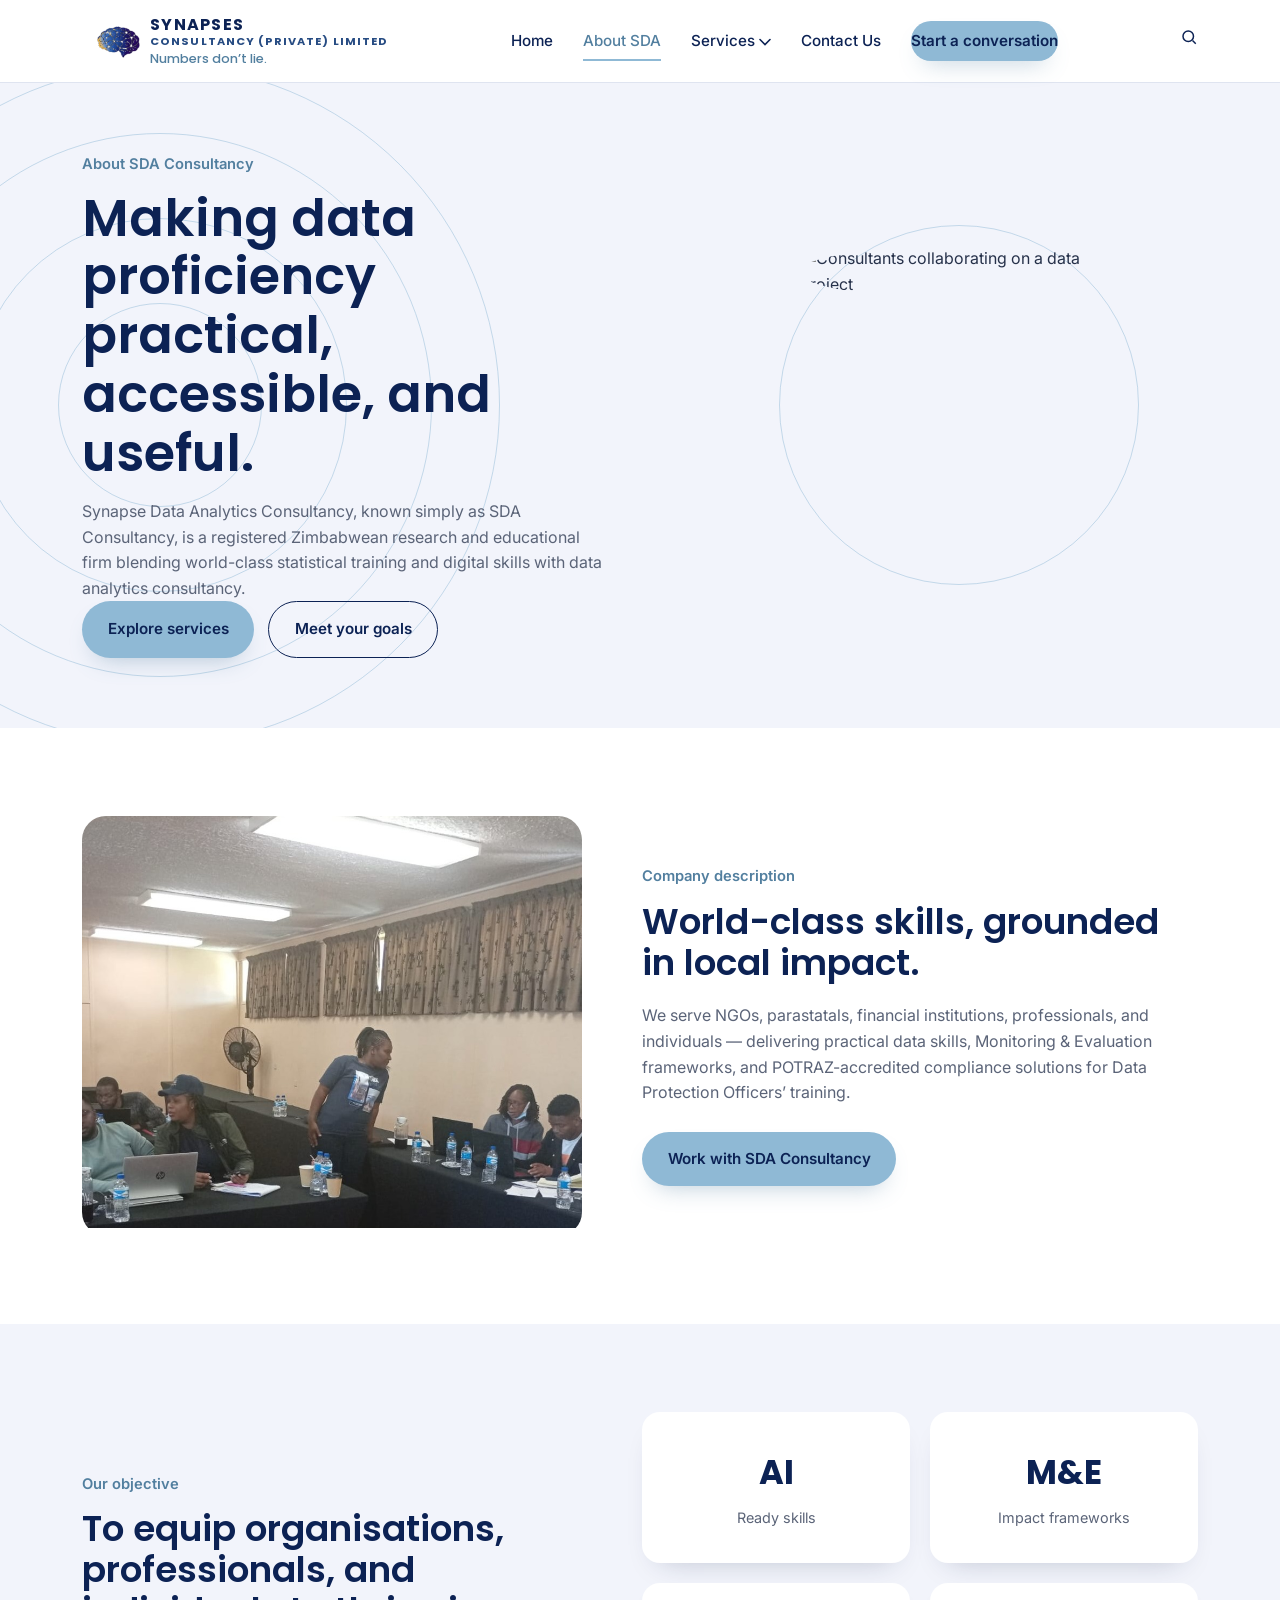
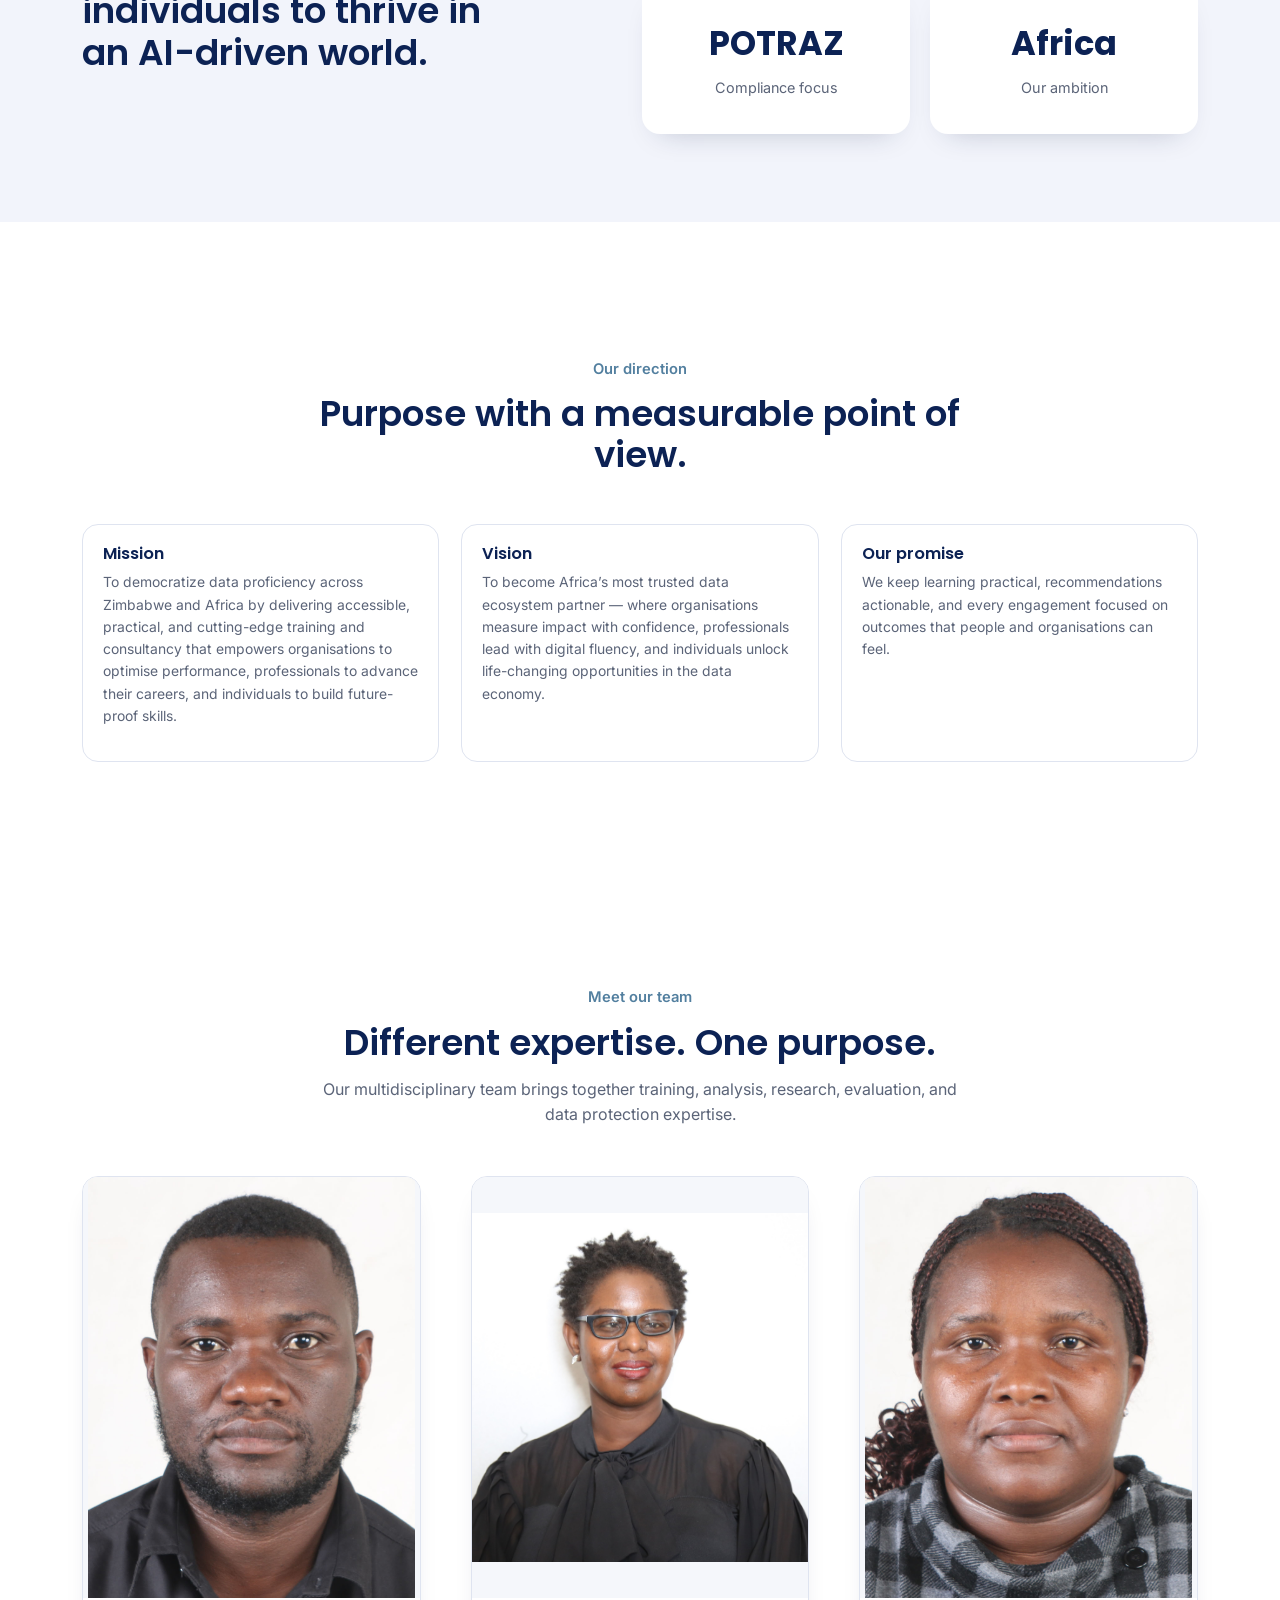
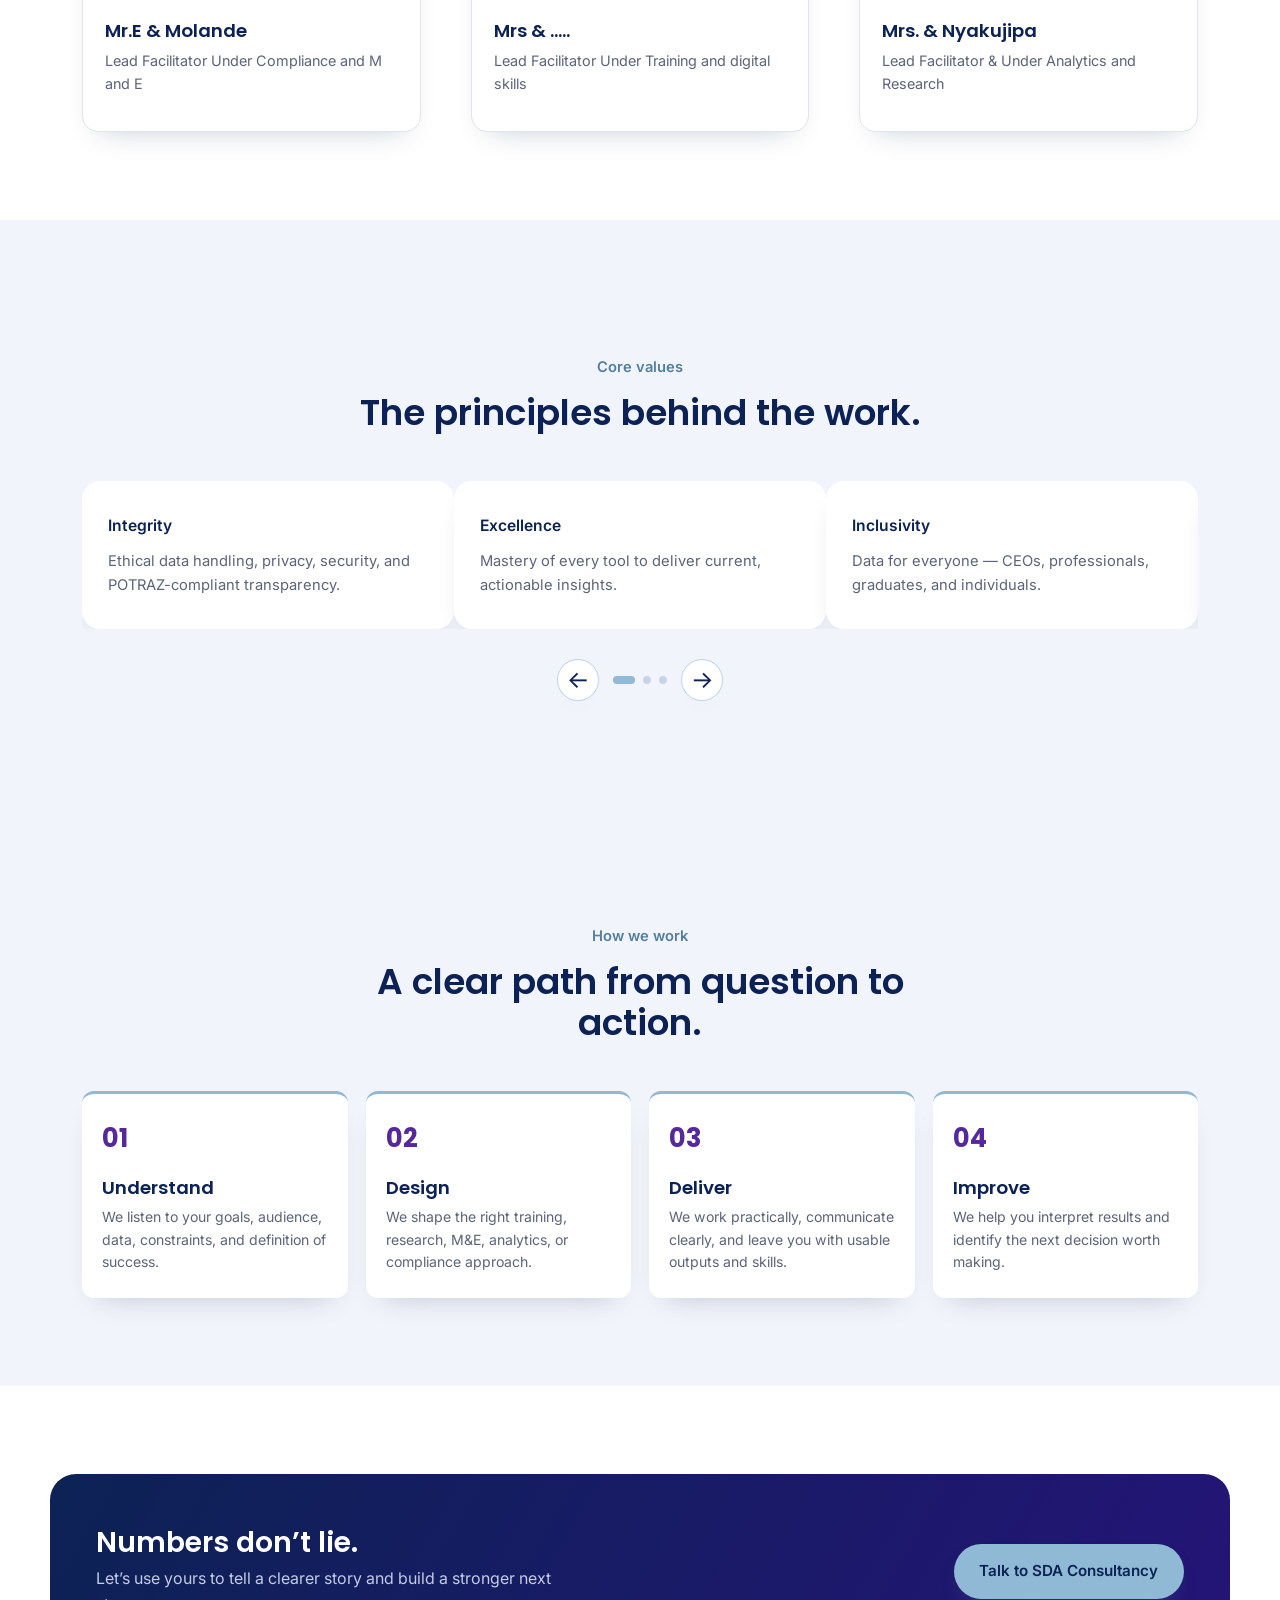
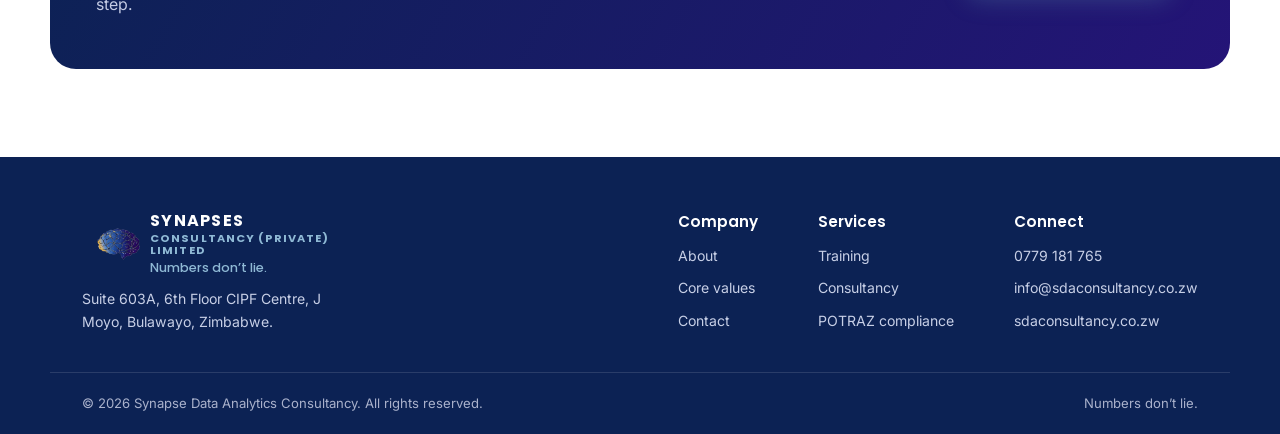
==== commit 379a97cd: "corrected number" ====
--- a/about.html
+++ b/about.html
@@ -406,7 +406,7 @@
           </div>
           <div class="foot-col">
             <h4>Connect</h4>
-            <a href="tel:+26377918175">0779 181 75</a
+            <a href="tel:+26377918175">0779 181 765</a
             ><a href="mailto:info@sdaconsultancy.co.zw"
               >info@sdaconsultancy.co.zw</a
             ><a href="https://www.sdaconsultancy.co.zw">sdaconsultancy.co.zw</a>
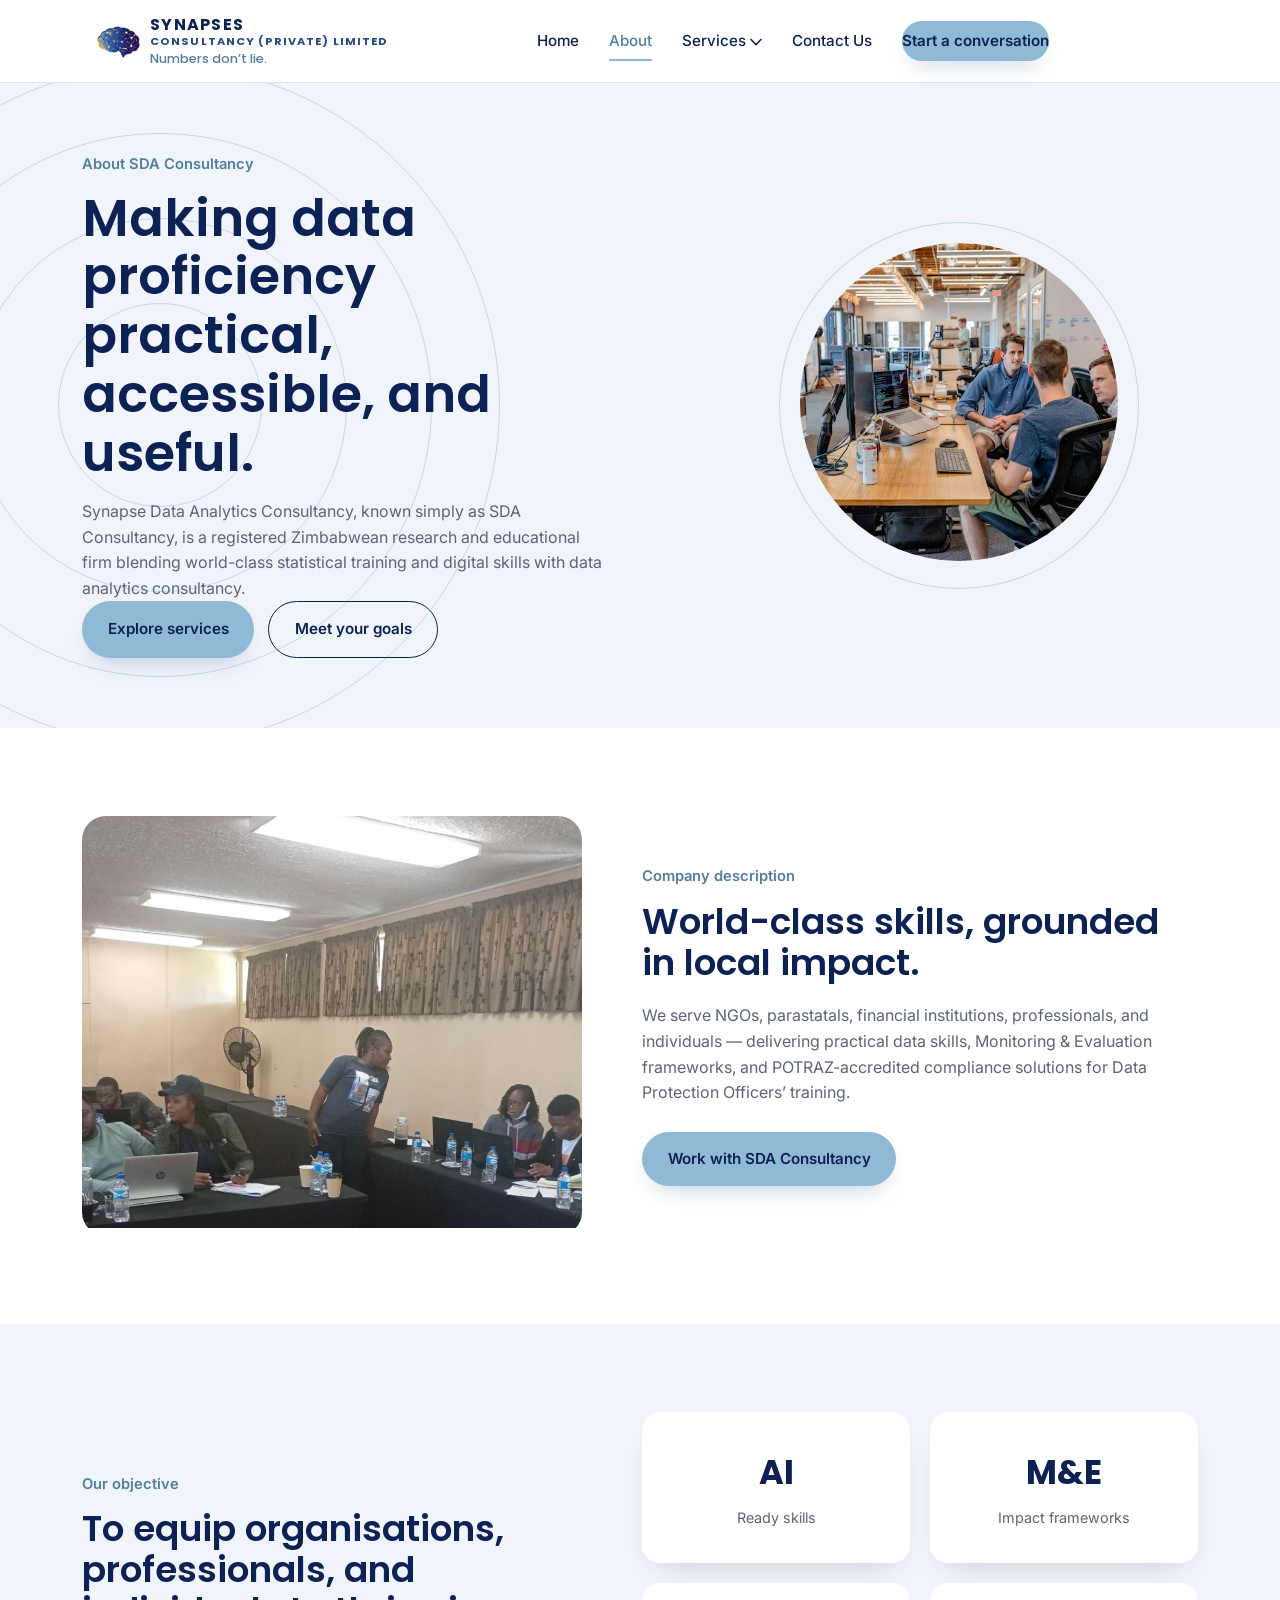
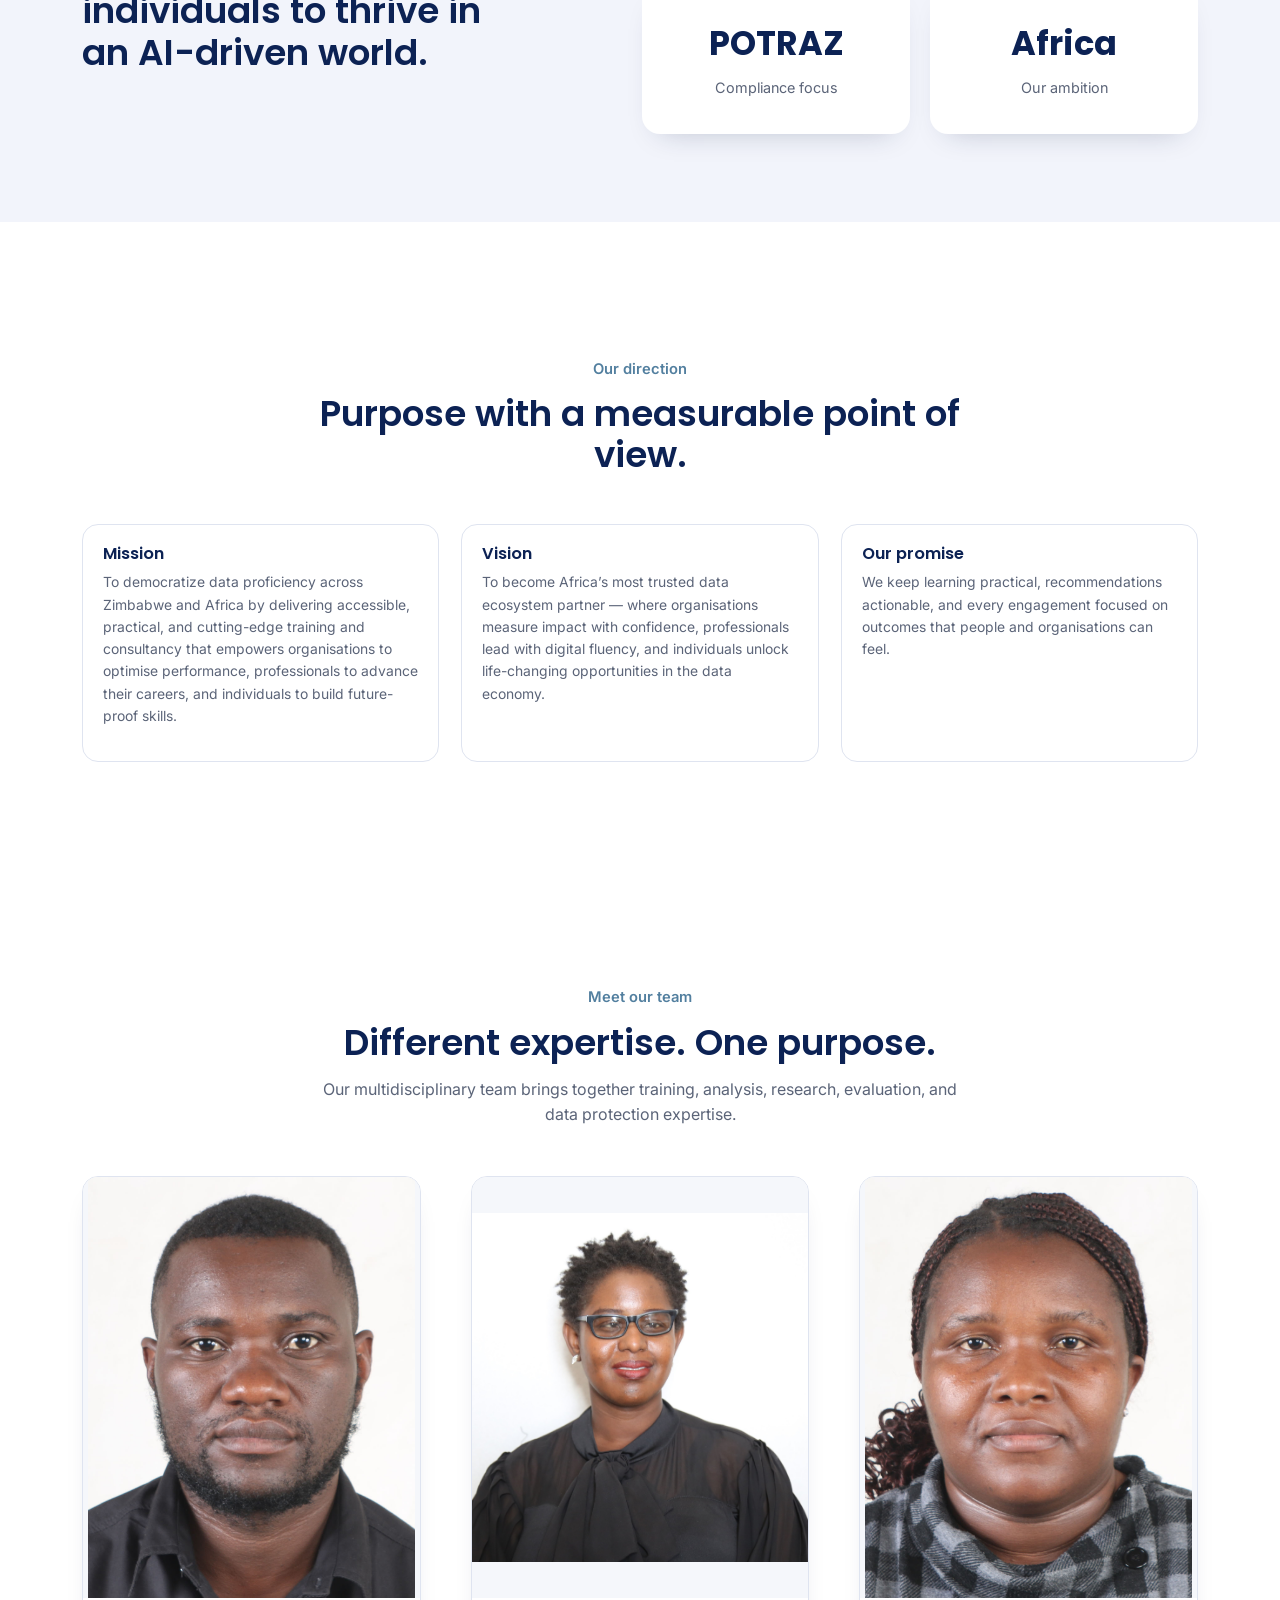
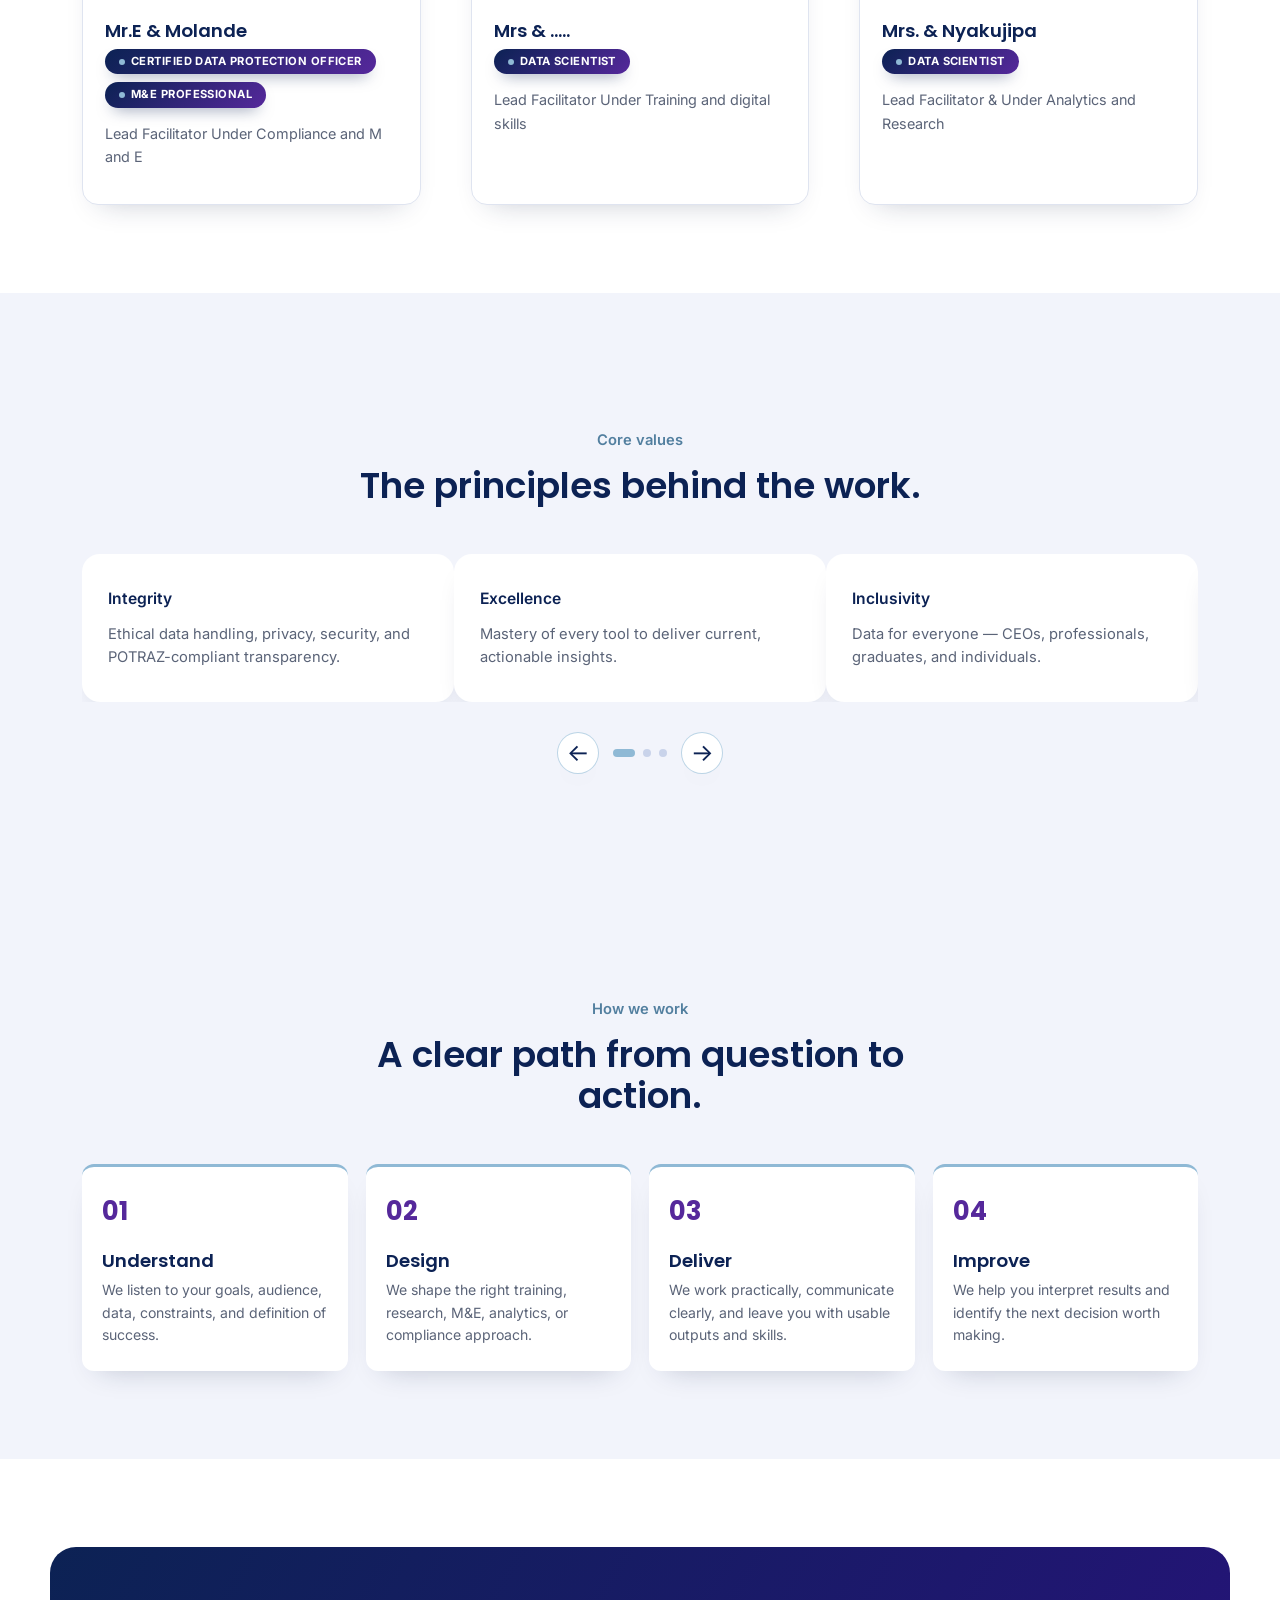
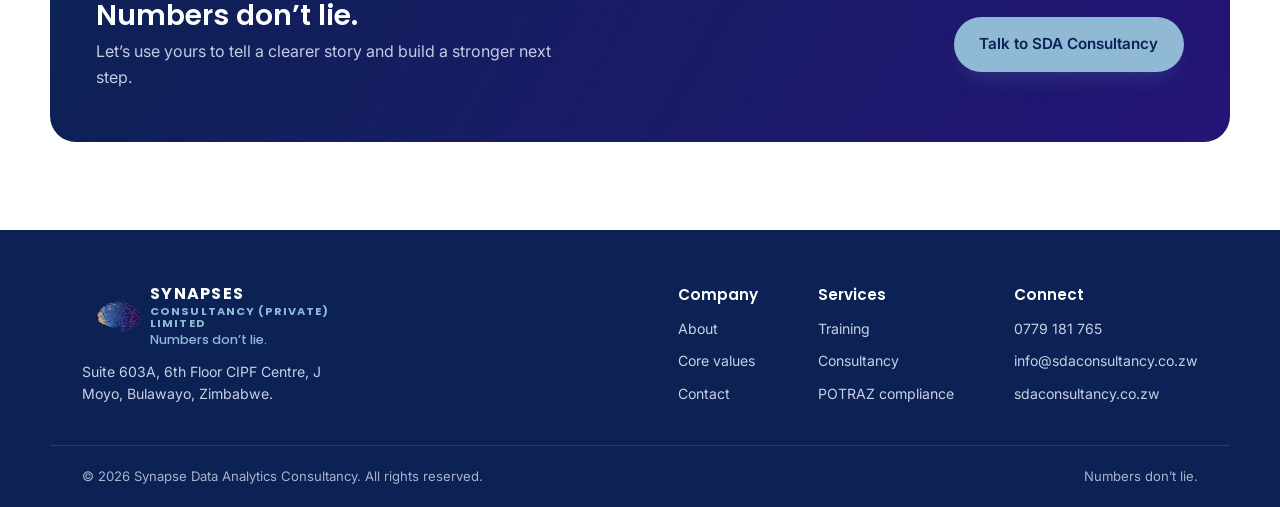
==== commit 3ec23663: "Updated website files and styling changes" ====
--- a/about.html
+++ b/about.html
@@ -13,6 +13,13 @@
       href="https://fonts.googleapis.com/css2?family=Poppins:wght@500;600;700&family=Inter:wght@400;500;600;700&display=swap"
       rel="stylesheet"
     />
+    <link rel="icon" href="favicon.ico" sizes="any" />
+    <link rel="icon" type="image/png" sizes="16x16" href="assets/favicon/favicon-16x16.png" />
+    <link rel="icon" type="image/png" sizes="32x32" href="assets/favicon/favicon-32x32.png" />
+    <link rel="icon" type="image/png" sizes="48x48" href="assets/favicon/favicon-48x48.png" />
+    <link rel="apple-touch-icon" sizes="180x180" href="assets/favicon/apple-touch-icon.png" />
+    <link rel="icon" type="image/png" sizes="192x192" href="assets/favicon/android-chrome-192x192.png" />
+    <link rel="icon" type="image/png" sizes="512x512" href="assets/favicon/android-chrome-512x512.png" />
     <link rel="stylesheet" href="css/styles.css" />
   </head>
   <body>
@@ -29,7 +36,7 @@
         <nav aria-label="Main navigation">
           <ul class="nav-links">
             <li><a href="index.html">Home</a></li>
-            <li><a href="about.html" class="active">About SDA</a></li>
+            <li><a href="about.html" class="active">About</a></li>
             <li class="has-dropdown-parent">
               <a href="products.html" class="has-dropdown"
                 >Services
@@ -57,7 +64,7 @@
           </ul>
         </nav>
         <div class="nav-right">
-          <button class="search-btn" aria-label="Search">
+          <!-- <button class="search-btn" aria-label="Search">
             <svg
               viewBox="0 0 24 24"
               fill="none"
@@ -66,8 +73,8 @@
             >
               <circle cx="11" cy="11" r="7" />
               <path d="M21 21l-4.3-4.3" />
-            </svg></button
-          ><button class="mobile-toggle" aria-label="Open menu" type="button">
+            </svg></button -->
+          <button class="mobile-toggle" aria-label="Open menu" type="button">
             <span></span><span></span><span></span>
           </button>
         </div>
@@ -97,7 +104,7 @@
           <div class="page-hero-media">
             <div class="page-hero-media-inner">
               <img
-                src="https://images.unsplash.com/photo-1556761175-b413da4baf72?auto=format&fit=crop&w=700&q=80"
+                src="assets/about_page.avif"
                 alt="Consultants collaborating on a data project"
               />
             </div>
@@ -217,6 +224,10 @@
               </div>
               <div class="team-profile-body">
                 <h3>Mr.E  &amp; Molande</h3>
+                <div class="team-badges">
+                  <span class="team-badge">Certified Data Protection Officer</span>
+                  <span class="team-badge">M&amp;E Professional</span>
+                </div>
                 <p>
                   Lead Facilitator Under Compliance and M and E
                 </p>
@@ -232,6 +243,9 @@
               </div>
               <div class="team-profile-body">
                 <h3>Mrs &amp; .....</h3>
+                <div class="team-badges">
+                  <span class="team-badge">Data Scientist</span>
+                </div>
                 <p>
                   Lead Facilitator Under Training and digital skills
                 </p>
@@ -248,6 +262,9 @@
               
               <div class="team-profile-body">
                 <h3>Mrs. &amp;  Nyakujipa</h3>
+                <div class="team-badges">
+                  <span class="team-badge">Data Scientist</span>
+                </div>
                 <p>
                   Lead Facilitator &amp; Under Analytics and Research
                 </p>
@@ -431,4 +448,4 @@
     </button>
     <script src="js/main.js"></script>
   </body>
-</html>
+</html>
--- a/css/styles.css
+++ b/css/styles.css
@@ -23,10 +23,12 @@
   margin: 0;
   padding: 0;
 }
-html,
+html {
+  scroll-behavior: smooth;
+  overflow-x: clip;
+}
 body {
-  scroll-behavior: smooth;
-  overflow-x: hidden;
+  overflow-x: clip;
   overscroll-behavior-x: none;
   max-width: 100%;
 }
@@ -265,23 +267,6 @@
   height: 58px;
   object-fit: contain;
   object-position: center;
-}
-.training-page .logo-image {
-  display: none;
-}
-.training-page .logo {
-  font-size: 1.05rem;
-  font-weight: 700;
-  letter-spacing: 0.04em;
-}
-.training-page .logo::before {
-  display: none;
-}
-.training-page footer .logo {
-  color: #fff;
-}
-.training-page .logo::after {
-  content: "SDA Consultancy";
 }
 .logo svg {
   width: 30px;
@@ -1161,6 +1146,46 @@
 .team-profile-body h3 {
   font-size: 1.15rem;
   margin-bottom: 8px;
+}
+.team-badges {
+  display: flex;
+  flex-wrap: wrap;
+  gap: 8px;
+  margin-bottom: 14px;
+}
+.team-badge {
+  display: inline-flex;
+  align-items: center;
+  gap: 6px;
+  padding: 6px 14px;
+  border-radius: 999px;
+  background: linear-gradient(135deg, var(--navy) 0%, var(--purple) 100%);
+  color: #fff;
+  font-size: 0.7rem;
+  font-weight: 700;
+  letter-spacing: 0.04em;
+  text-transform: uppercase;
+  line-height: 1.2;
+  box-shadow: 0 8px 16px -8px rgba(12, 34, 84, 0.55);
+  transition: transform 0.25s var(--ease), box-shadow 0.25s var(--ease),
+    background 0.25s var(--ease);
+}
+.team-badge:hover {
+  transform: translateY(-3px) scale(1.05);
+  background: linear-gradient(135deg, var(--purple) 0%, var(--navy) 100%);
+  box-shadow: 0 14px 24px -8px rgba(12, 34, 84, 0.7);
+}
+.team-badge:hover::before {
+  background: #fff;
+}
+.team-badge::before {
+  content: "";
+  width: 6px;
+  height: 6px;
+  flex-shrink: 0;
+  border-radius: 50%;
+  background: var(--amber);
+  transition: background 0.25s var(--ease);
 }
 .team-profile-body p {
   color: var(--ink-soft);
@@ -1821,6 +1846,10 @@
     color: var(--ink);
     font-size: 0.94rem;
   }
+  li:hover .dropdown,
+  li.open .dropdown {
+    transform: none;
+  }
   li.open .dropdown {
     max-height: 300px;
     padding: 8px 0;
@@ -1953,4 +1982,4 @@
     padding-left: 20px;
     padding-right: 20px;
   }
-}
+}
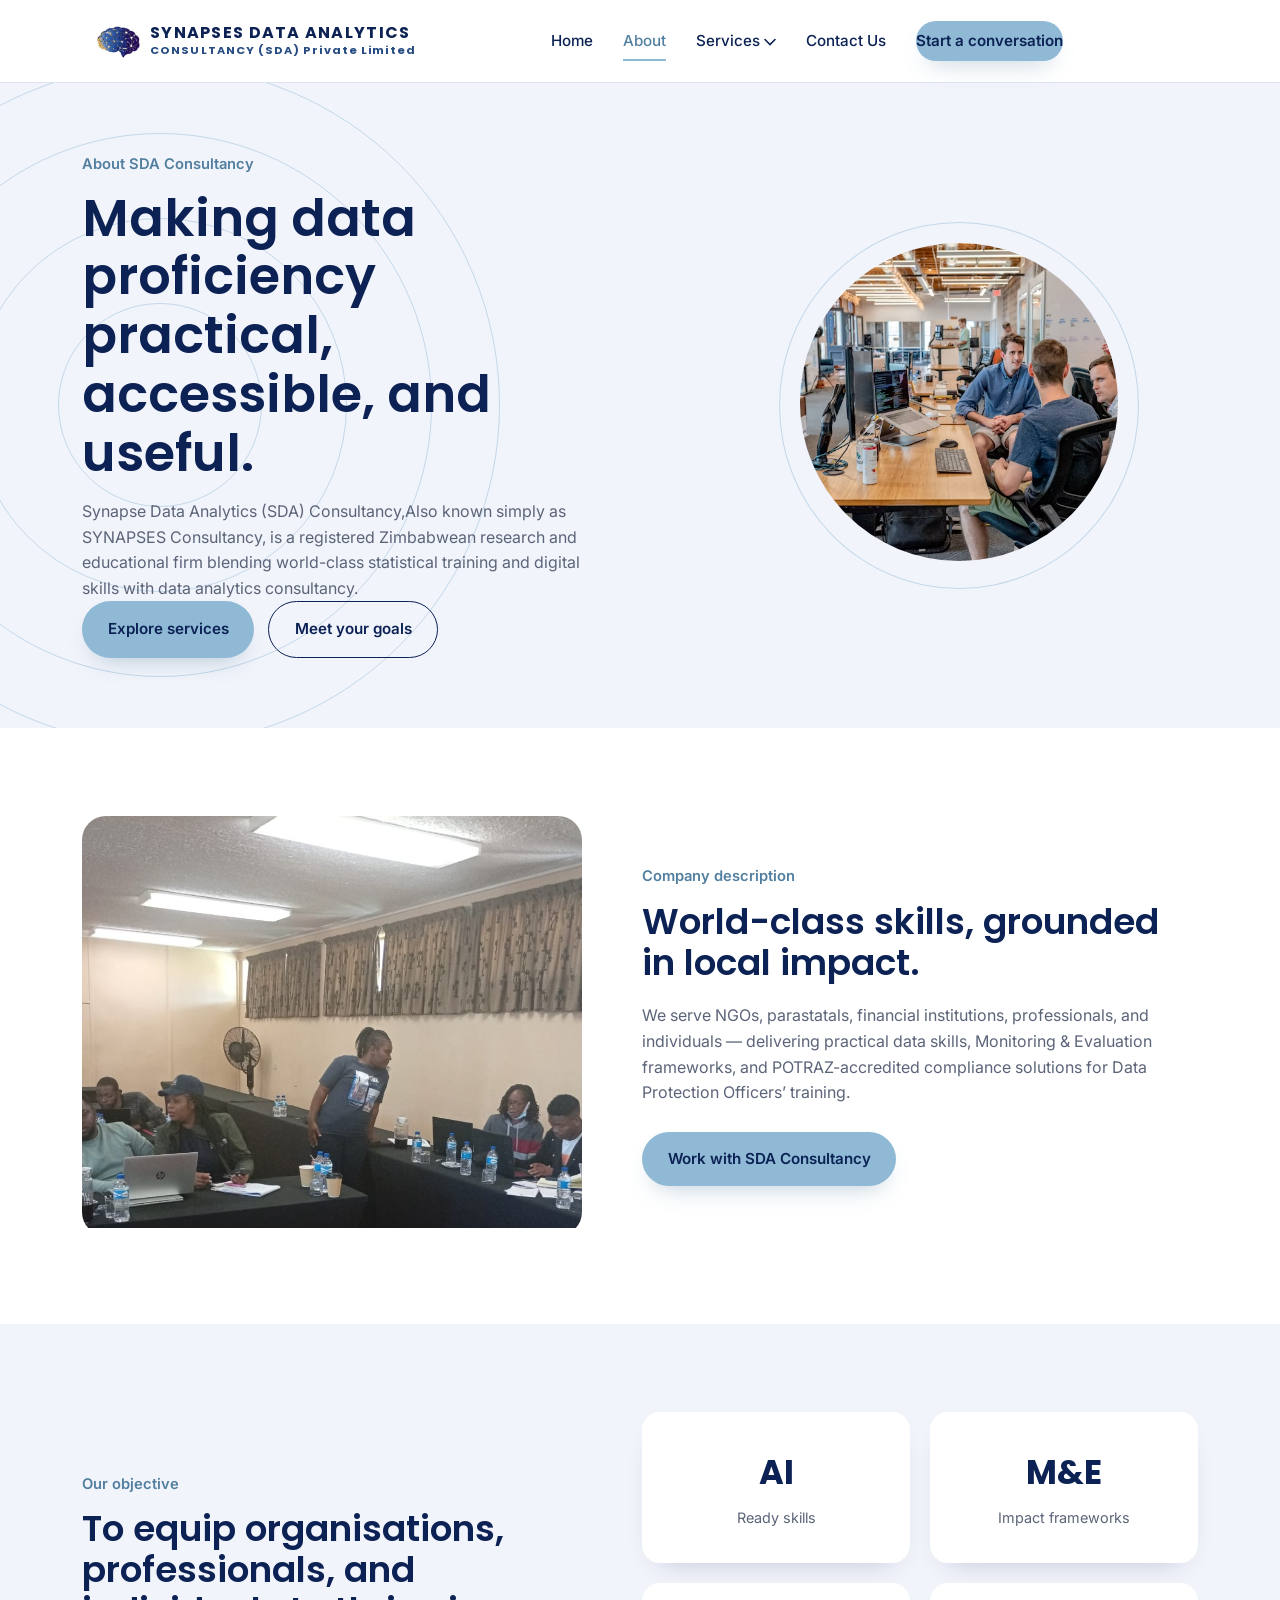
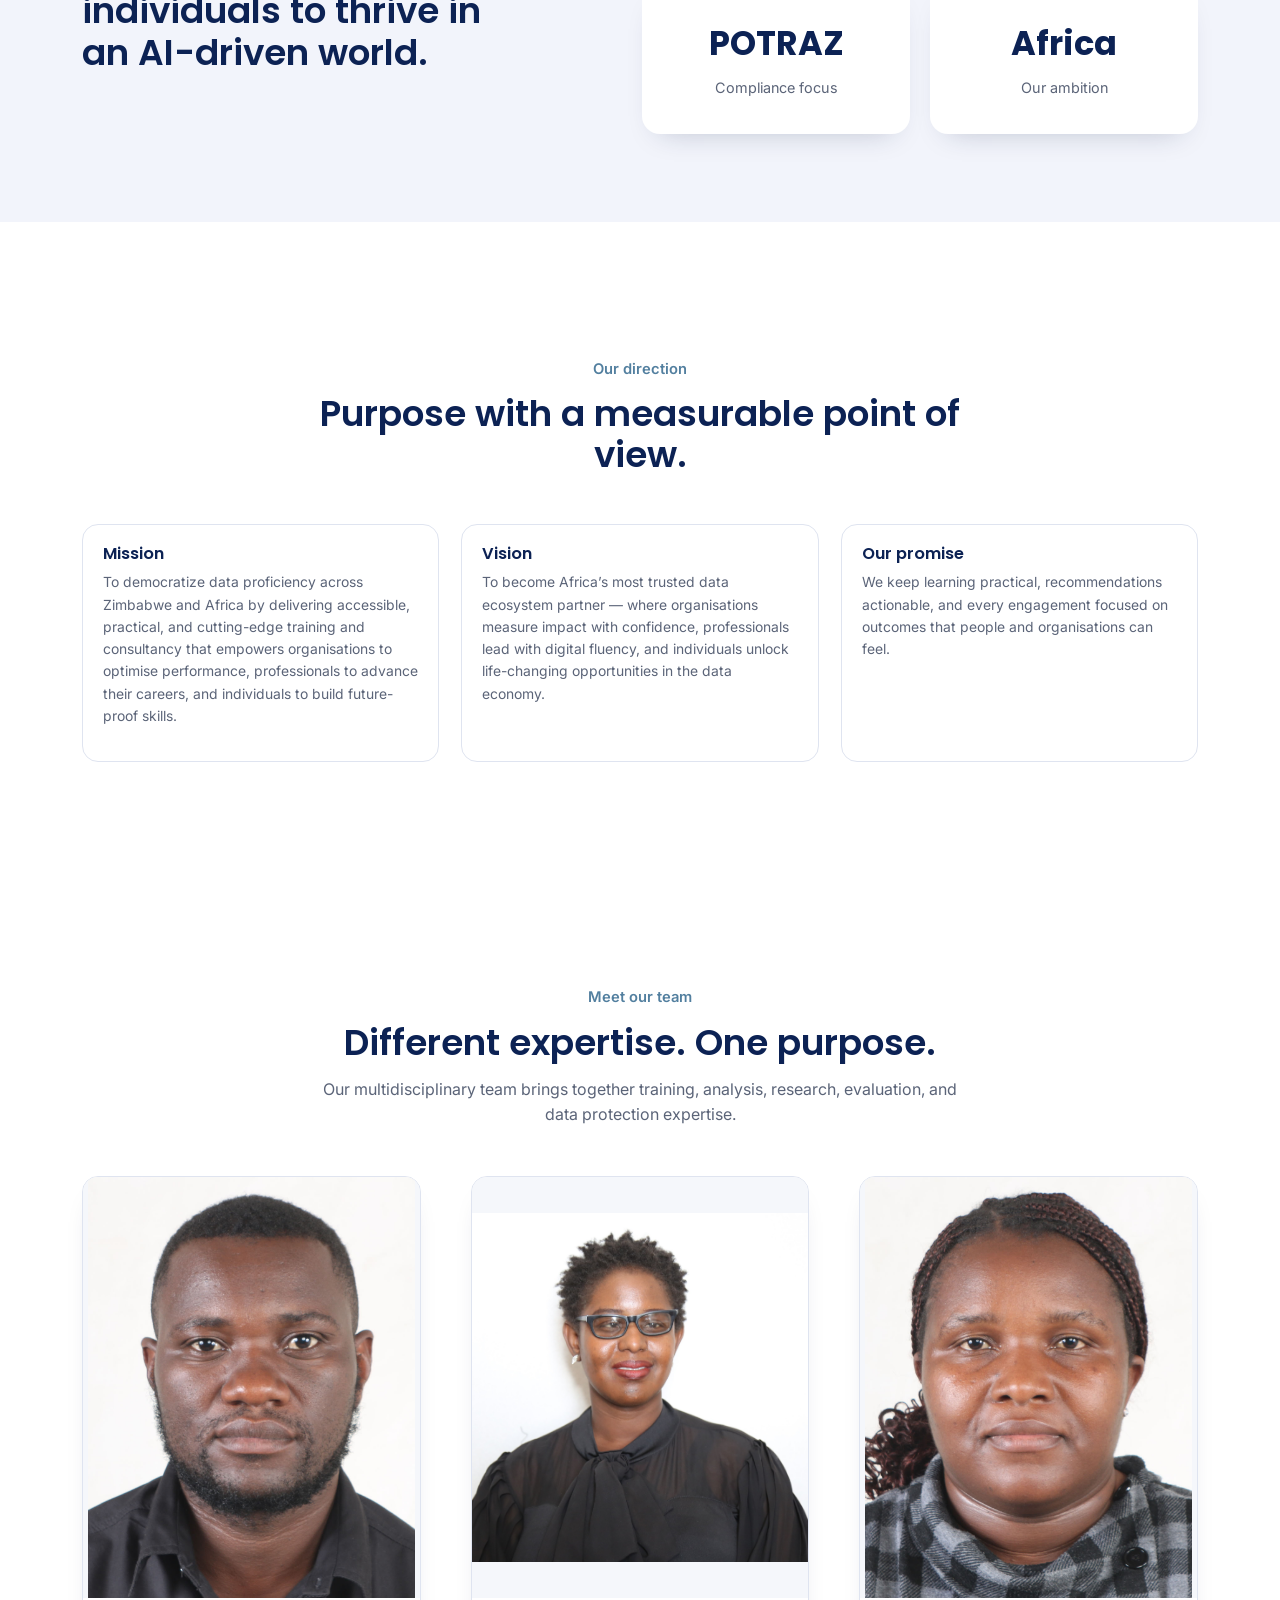
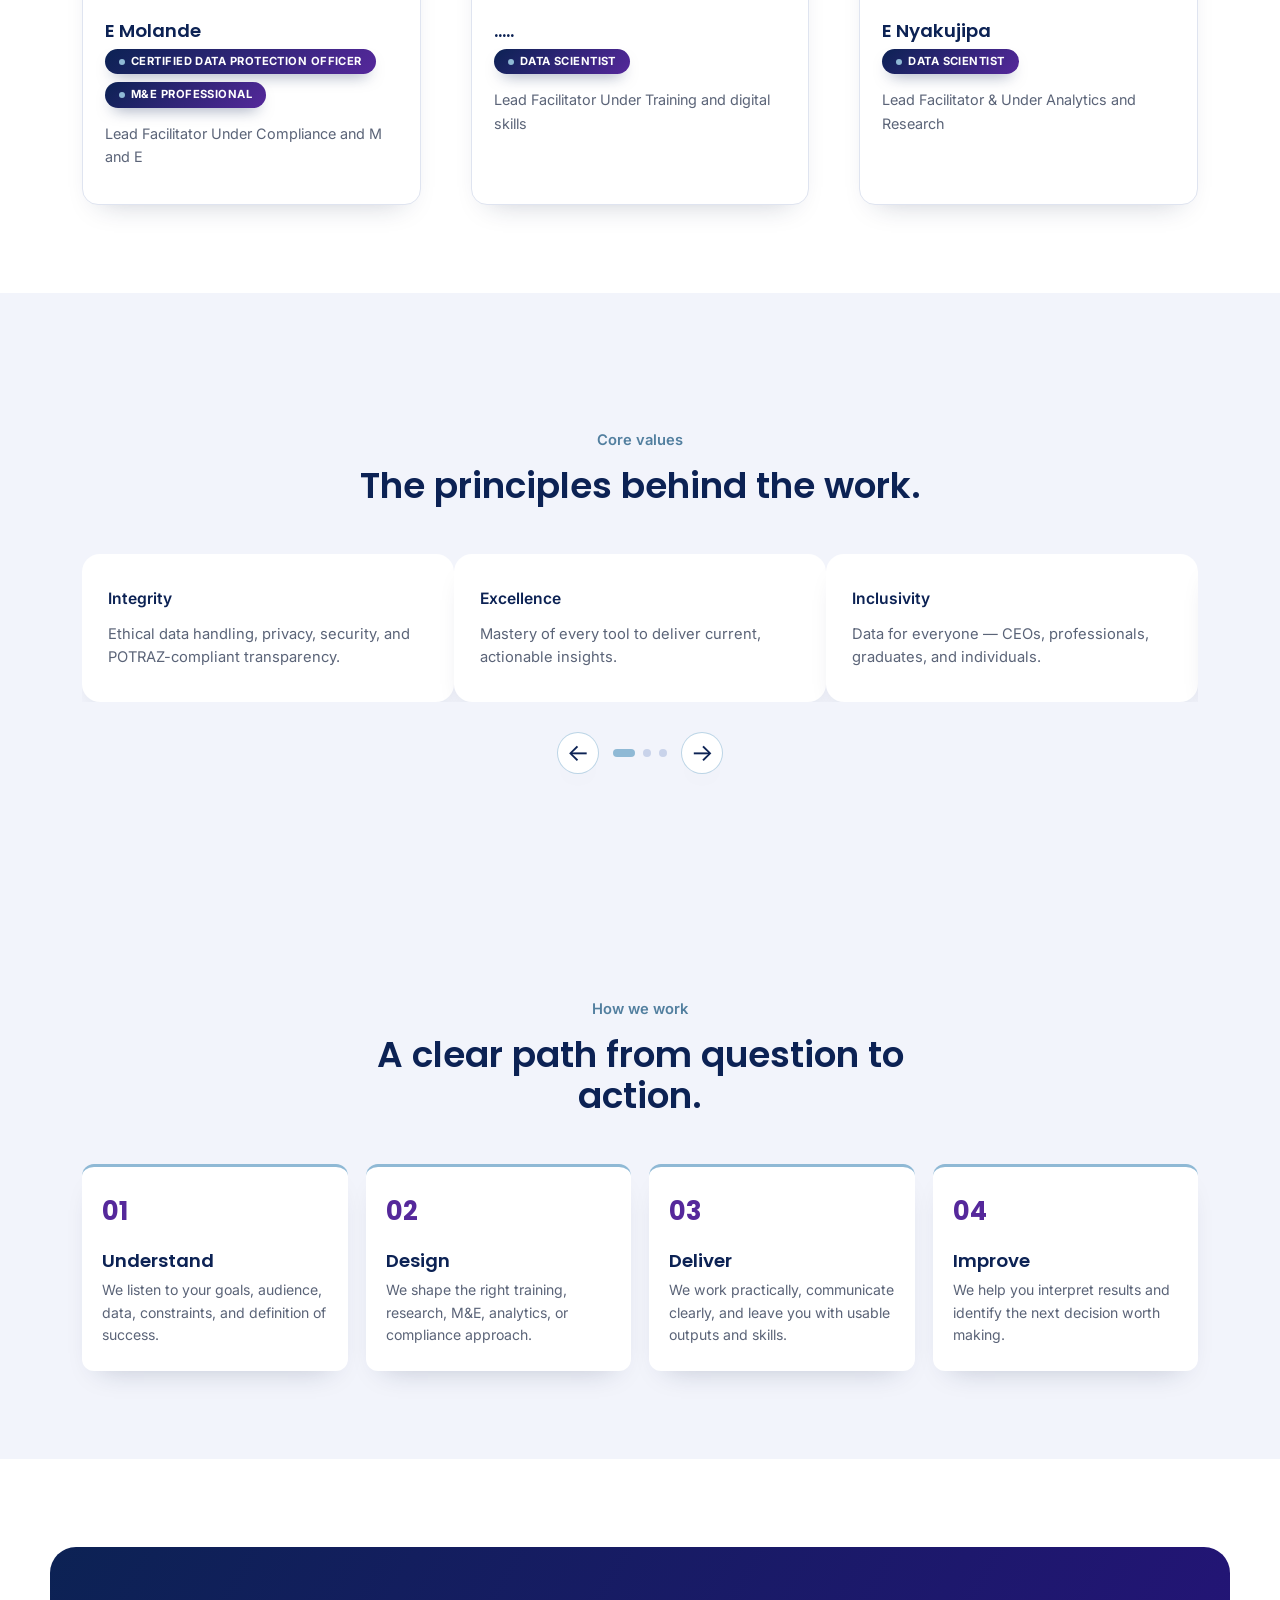
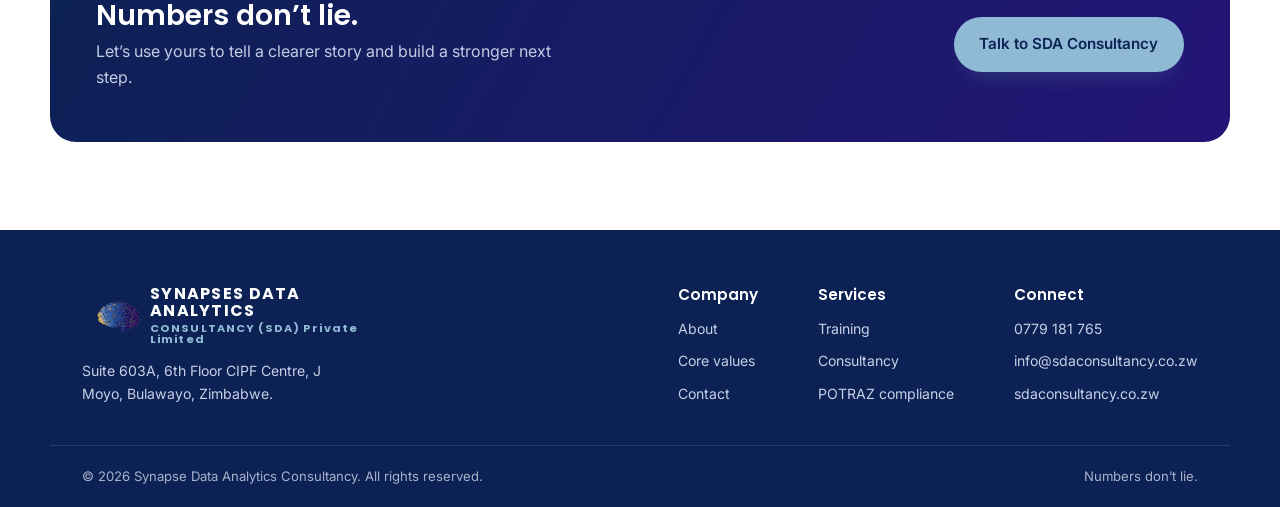
==== commit 4e286bbb: "Updated website content and design improvements" ====
--- a/about.html
+++ b/about.html
@@ -28,9 +28,9 @@
         <a href="index.html" class="logo" aria-label="SDA Consultancy home"
           ><span class="logo-mark" aria-hidden="true">S</span
           ><span
-            ><strong>SYNAPSES</strong
-            ><small>CONSULTANCY (PRIVATE) LIMITED</small
-            ><em>Numbers don’t lie.</em></span
+            ><strong>SYNAPSES DATA ANALYTICS</strong
+            ><small>CONSULTANCY (SDA) Private Limited</small
+            ></span
           ></a
         >
         <nav aria-label="Main navigation">
@@ -91,7 +91,7 @@
             <div class="section-label">About SDA Consultancy</div>
             <h1>Making data proficiency practical, accessible, and useful.</h1>
             <p>
-              Synapse Data Analytics Consultancy, known simply as SDA
+              Synapse Data Analytics (SDA) Consultancy,Also known simply as SYNAPSES 
               Consultancy, is a registered Zimbabwean research and educational
               firm blending world-class statistical training and digital skills
               with data analytics consultancy.
@@ -223,7 +223,7 @@
                 />
               </div>
               <div class="team-profile-body">
-                <h3>Mr.E  &amp; Molande</h3>
+                <h3>E Molande</h3>
                 <div class="team-badges">
                   <span class="team-badge">Certified Data Protection Officer</span>
                   <span class="team-badge">M&amp;E Professional</span>
@@ -242,7 +242,7 @@
                 />
               </div>
               <div class="team-profile-body">
-                <h3>Mrs &amp; .....</h3>
+                <h3>.....</h3>
                 <div class="team-badges">
                   <span class="team-badge">Data Scientist</span>
                 </div>
@@ -261,7 +261,7 @@
               </div>
               
               <div class="team-profile-body">
-                <h3>Mrs. &amp;  Nyakujipa</h3>
+                <h3>E Nyakujipa</h3>
                 <div class="team-badges">
                   <span class="team-badge">Data Scientist</span>
                 </div>
@@ -401,9 +401,9 @@
           <a href="index.html" class="logo"
             ><span class="logo-mark" aria-hidden="true">S</span
             ><span
-              ><strong>SYNAPSES</strong
-              ><small>CONSULTANCY (PRIVATE) LIMITED</small
-              ><em>Numbers don’t lie.</em></span
+              ><strong>SYNAPSES DATA ANALYTICS</strong
+              ><small>CONSULTANCY (SDA) Private Limited</small
+              ></span
             ></a
           >
           <p>Suite 603A, 6th Floor CIPF Centre, J Moyo, Bulawayo, Zimbabwe.</p>
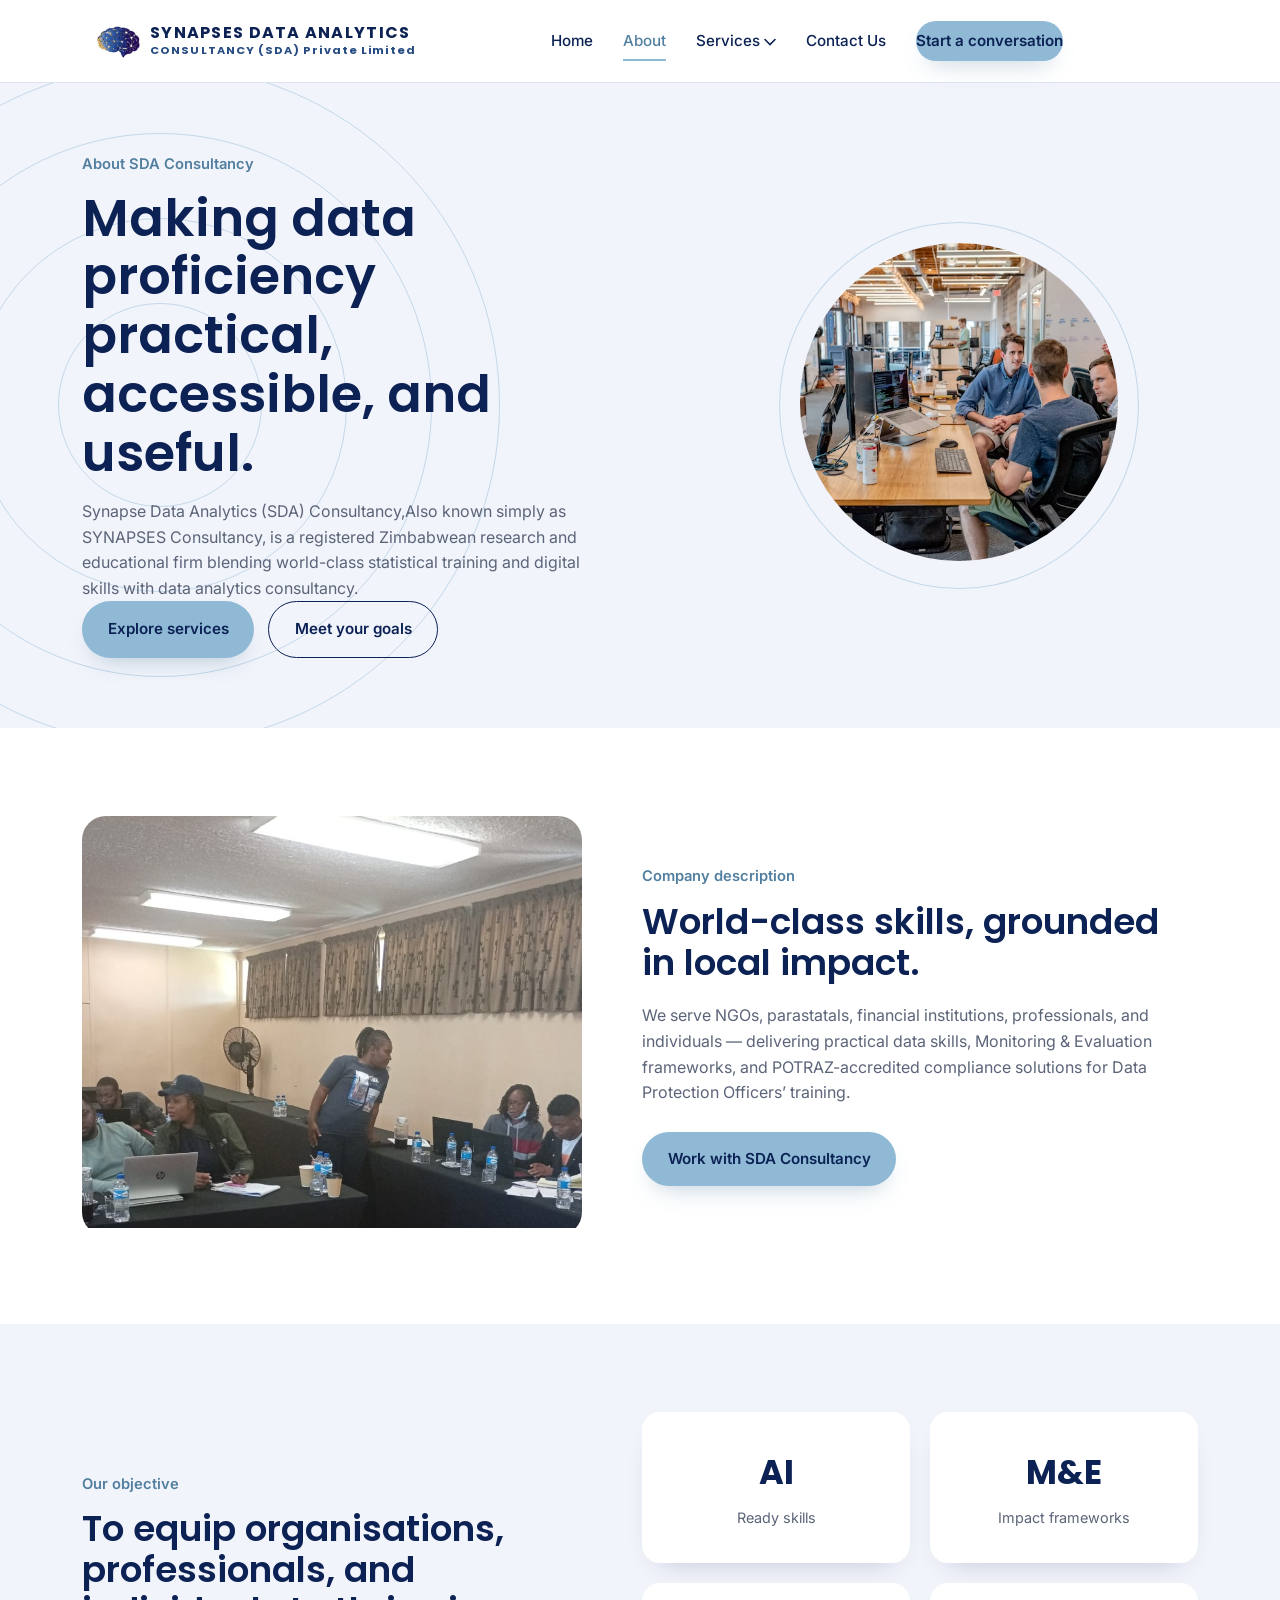
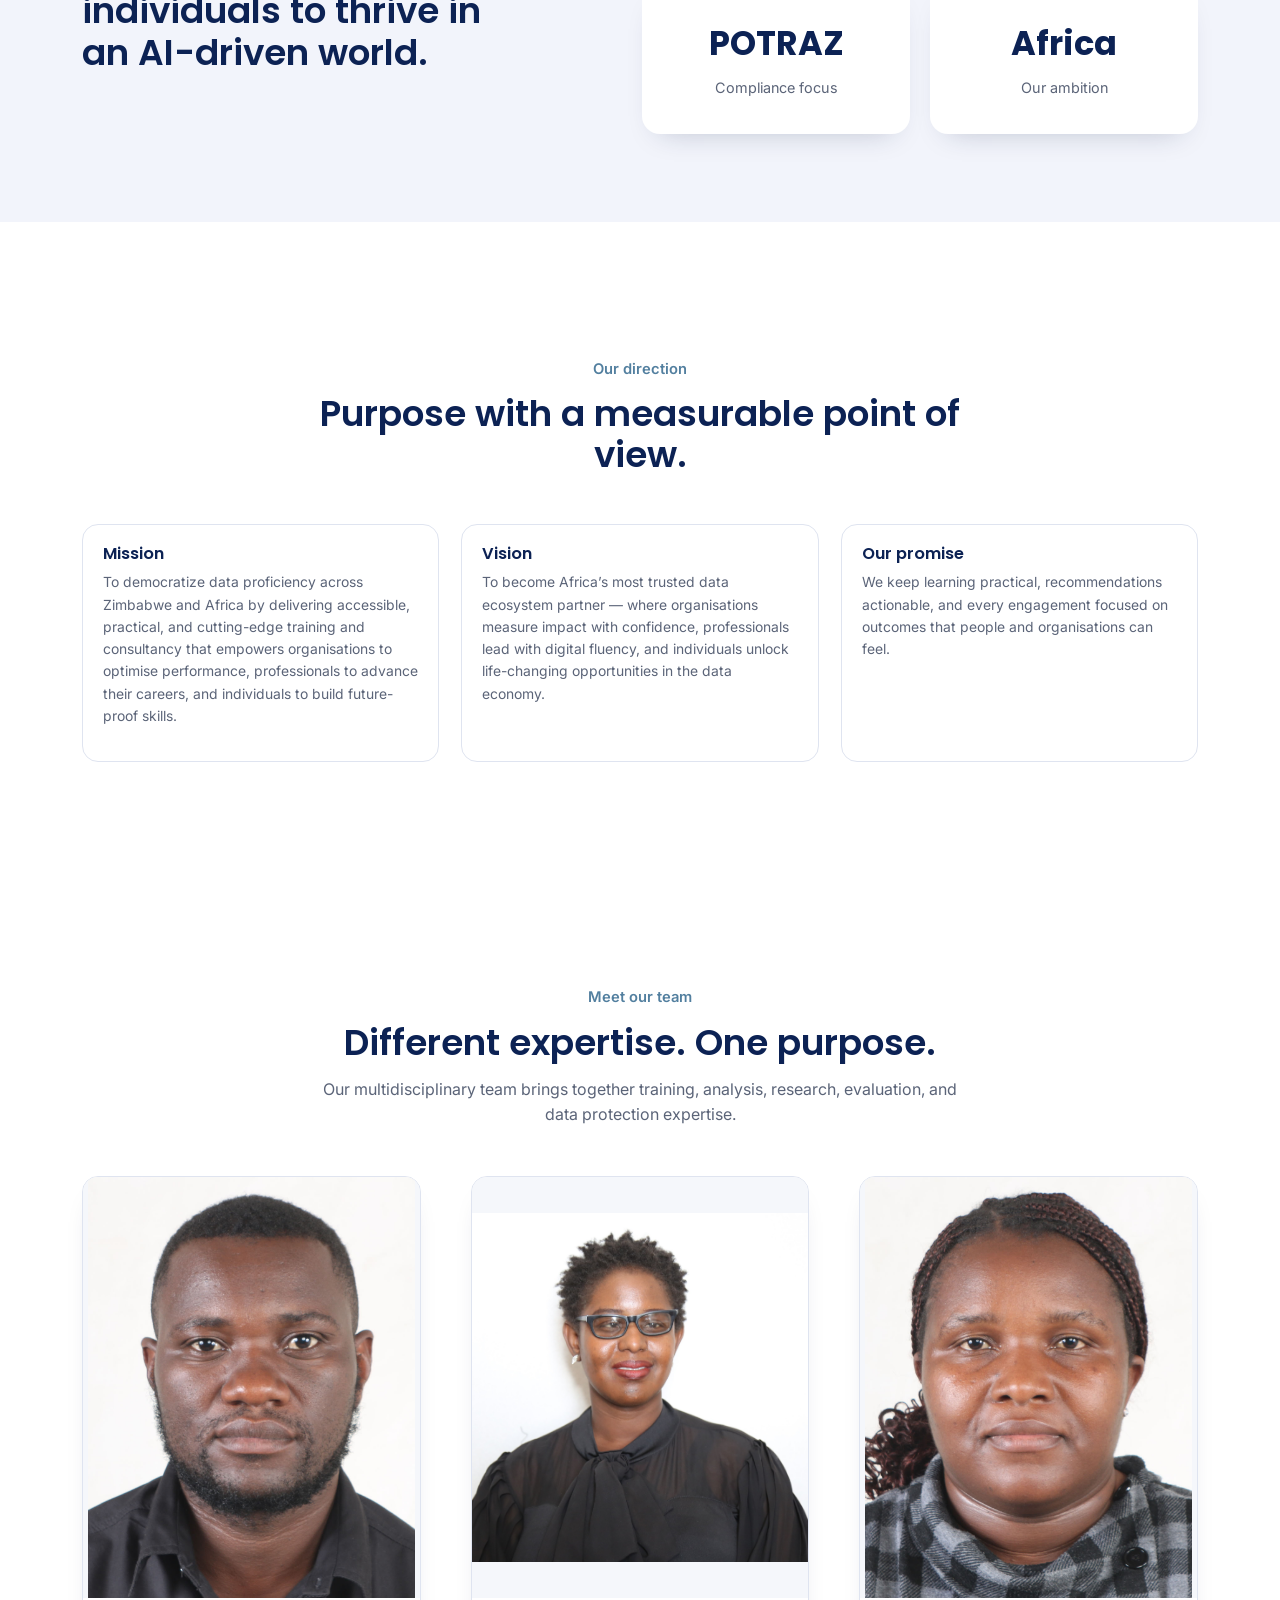
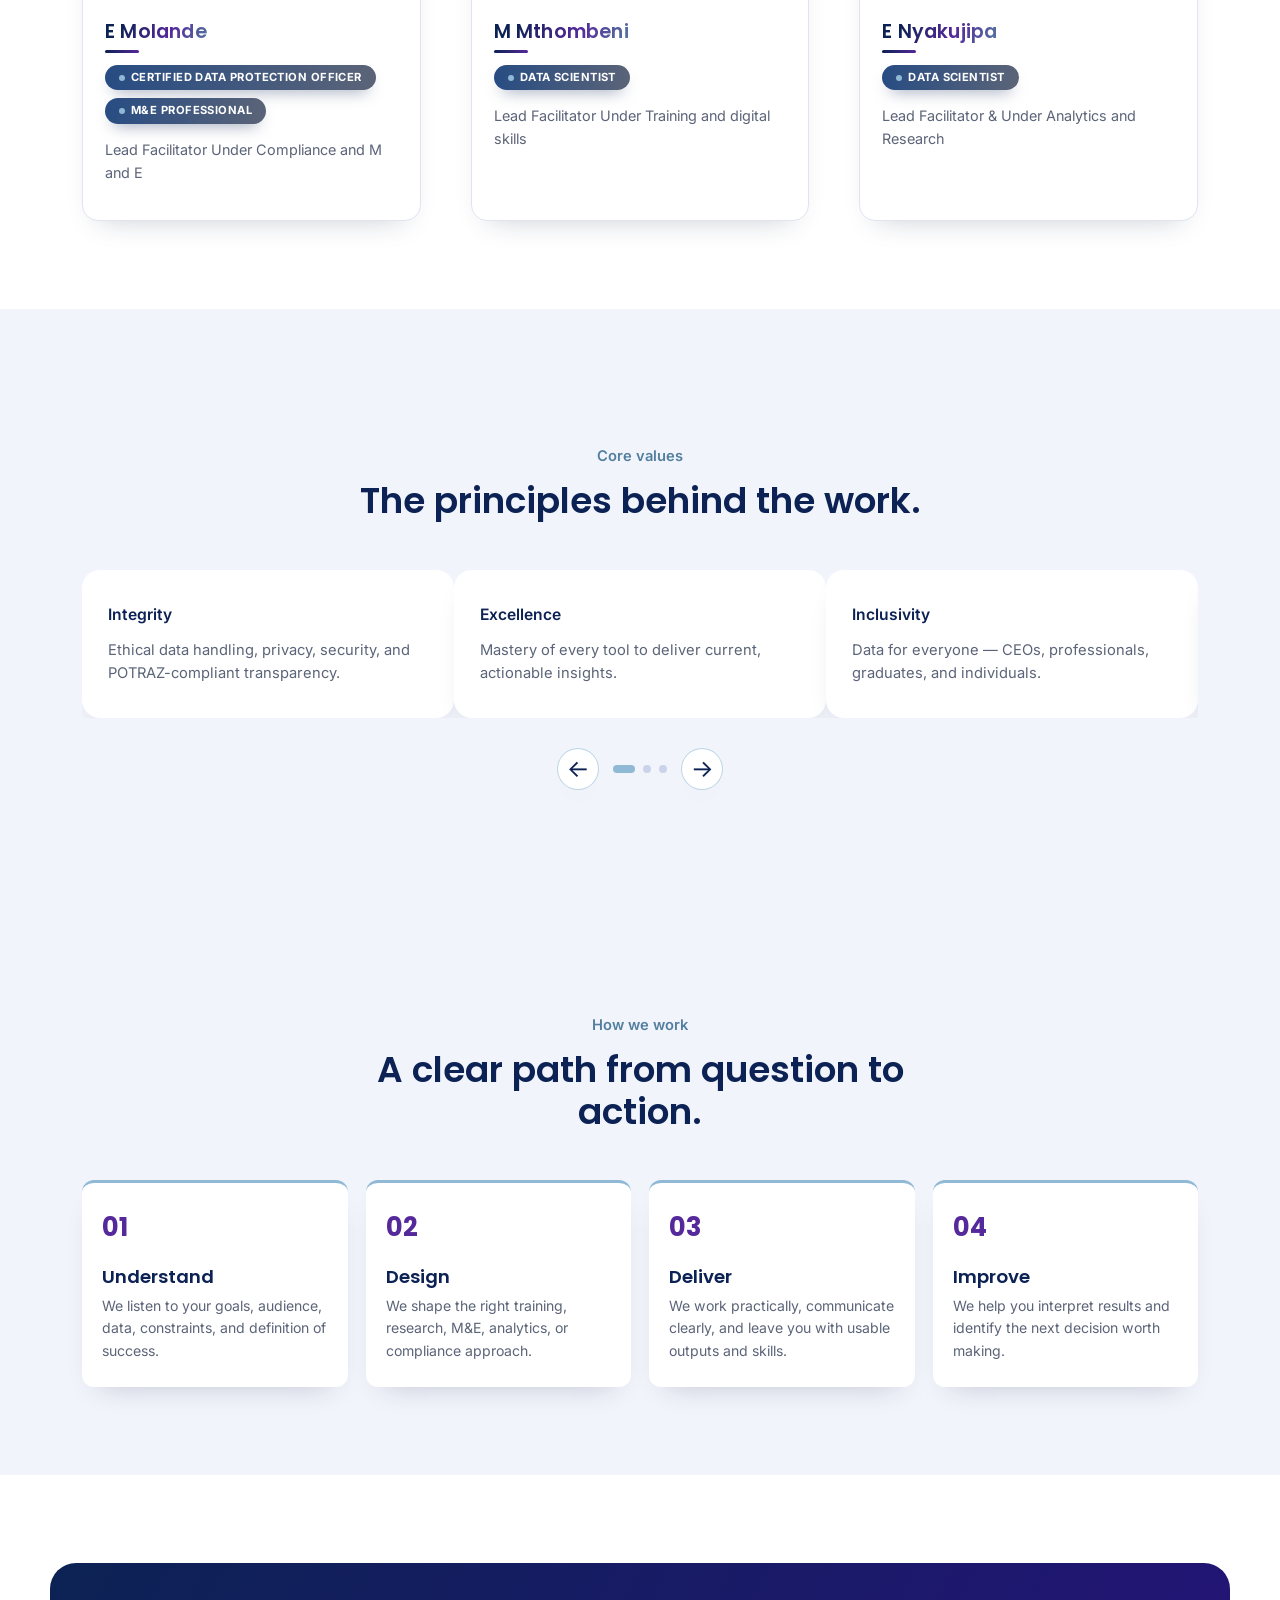
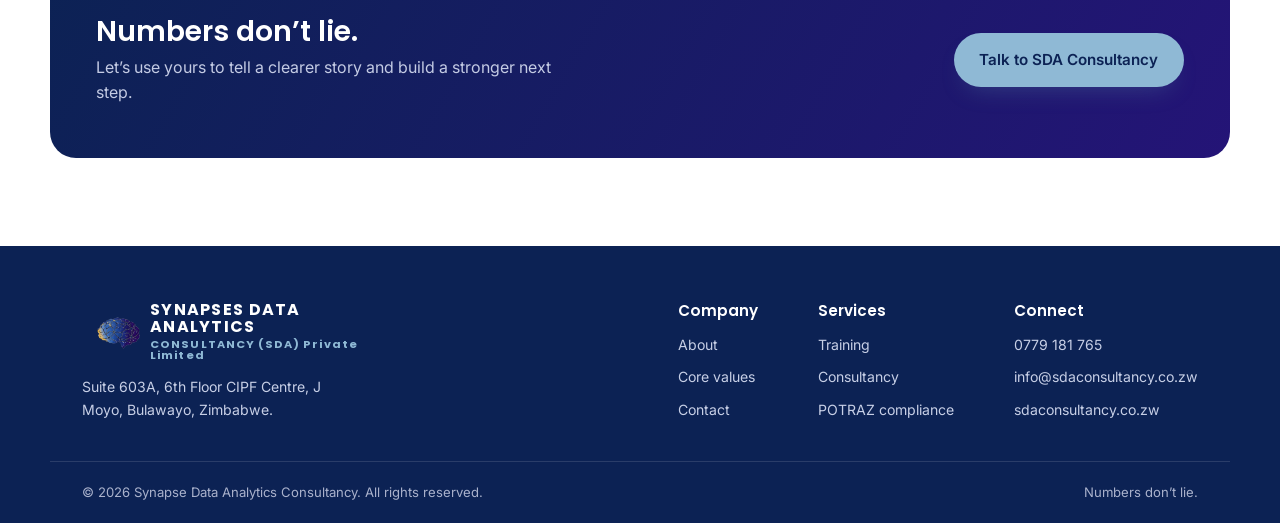
==== commit 3e645b7d: "Updated website CSS styling" ====
--- a/about.html
+++ b/about.html
@@ -242,7 +242,7 @@
                 />
               </div>
               <div class="team-profile-body">
-                <h3>.....</h3>
+                <h3>M Mthombeni</h3>
                 <div class="team-badges">
                   <span class="team-badge">Data Scientist</span>
                 </div>
@@ -401,7 +401,7 @@
           <a href="index.html" class="logo"
             ><span class="logo-mark" aria-hidden="true">S</span
             ><span
-              ><strong>SYNAPSES DATA ANALYTICS</strong
+              ><strong>SYNAPSES DATA ANALYTICS </strong
               ><small>CONSULTANCY (SDA) Private Limited</small
               ></span
             ></a
--- a/css/styles.css
+++ b/css/styles.css
@@ -1128,6 +1128,13 @@
   border-radius: 16px;
   background: #fff;
   box-shadow: var(--shadow);
+  transition: transform 0.35s var(--ease), box-shadow 0.35s var(--ease),
+    border-color 0.35s var(--ease);
+}
+.team-profile:hover {
+  transform: translateY(-10px);
+  box-shadow: 0 30px 46px -20px rgba(12, 34, 84, 0.45);
+  border-color: var(--purple);
 }
 .team-profile .team-photo {
   margin: 0;
@@ -1135,17 +1142,44 @@
   filter: none;
   aspect-ratio: 4/5;
   background: #f5f7fb;
+  overflow: hidden;
 }
 .team-profile .team-photo img {
   height: 100%;
   object-fit: contain;
+  transition: transform 0.5s var(--ease);
+}
+.team-profile:hover .team-photo img {
+  transform: scale(1.07);
 }
 .team-profile-body {
   padding: 22px;
 }
 .team-profile-body h3 {
-  font-size: 1.15rem;
-  margin-bottom: 8px;
+  display: inline-block;
+  position: relative;
+  font-size: 1.2rem;
+  margin-bottom: 12px;
+  padding-bottom: 10px;
+  letter-spacing: 0.01em;
+  background: linear-gradient(115deg, var(--navy) 15%, var(--purple) 60%, var(--amber-dark) 100%);
+  -webkit-background-clip: text;
+  background-clip: text;
+  color: transparent;
+}
+.team-profile-body h3::after {
+  content: "";
+  position: absolute;
+  left: 0;
+  bottom: 0;
+  height: 3px;
+  width: 34px;
+  border-radius: 3px;
+  background: linear-gradient(90deg, var(--navy), var(--purple));
+  transition: width 0.45s var(--ease);
+}
+.team-profile:hover .team-profile-body h3::after {
+  width: 100%;
 }
 .team-badges {
   display: flex;
@@ -1159,7 +1193,7 @@
   gap: 6px;
   padding: 6px 14px;
   border-radius: 999px;
-  background: linear-gradient(135deg, var(--navy) 0%, var(--purple) 100%);
+  background: linear-gradient(98deg, #274c83 0%, #5b6478 100%);
   color: #fff;
   font-size: 0.7rem;
   font-weight: 700;
